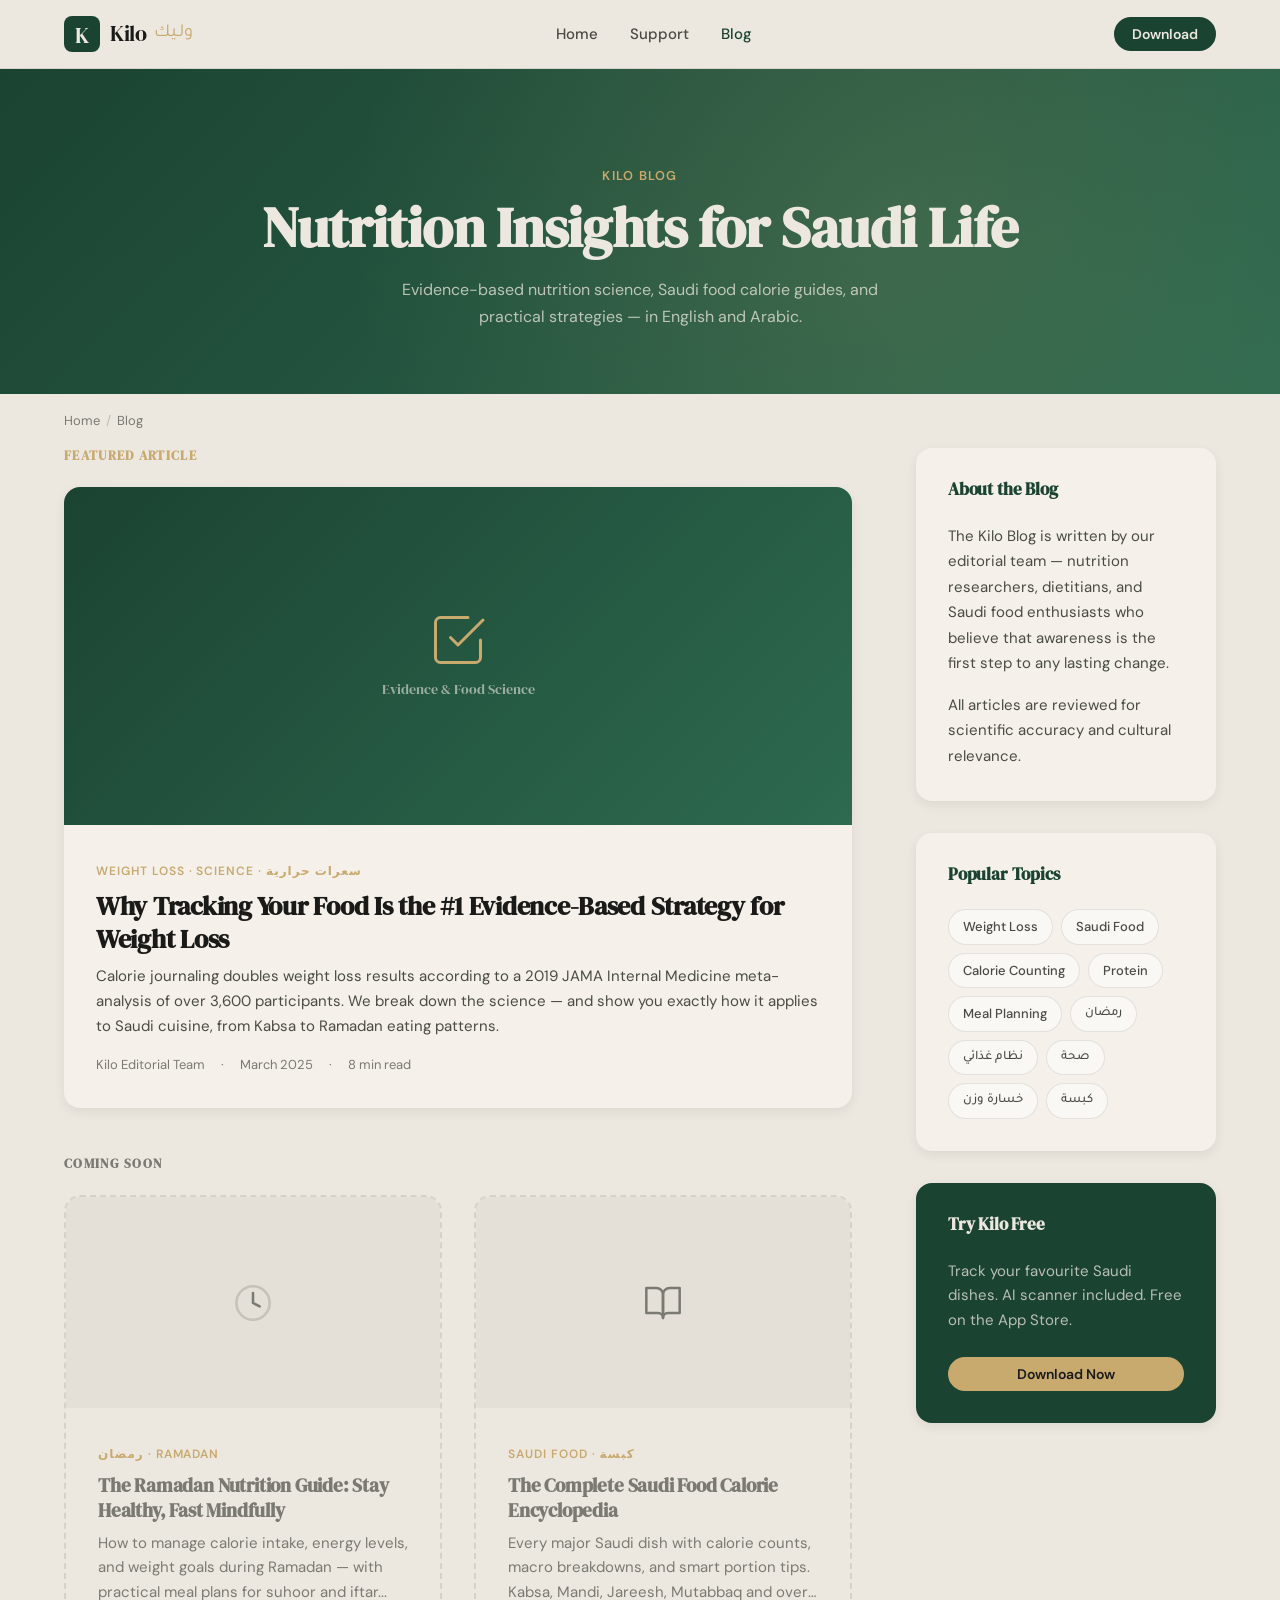
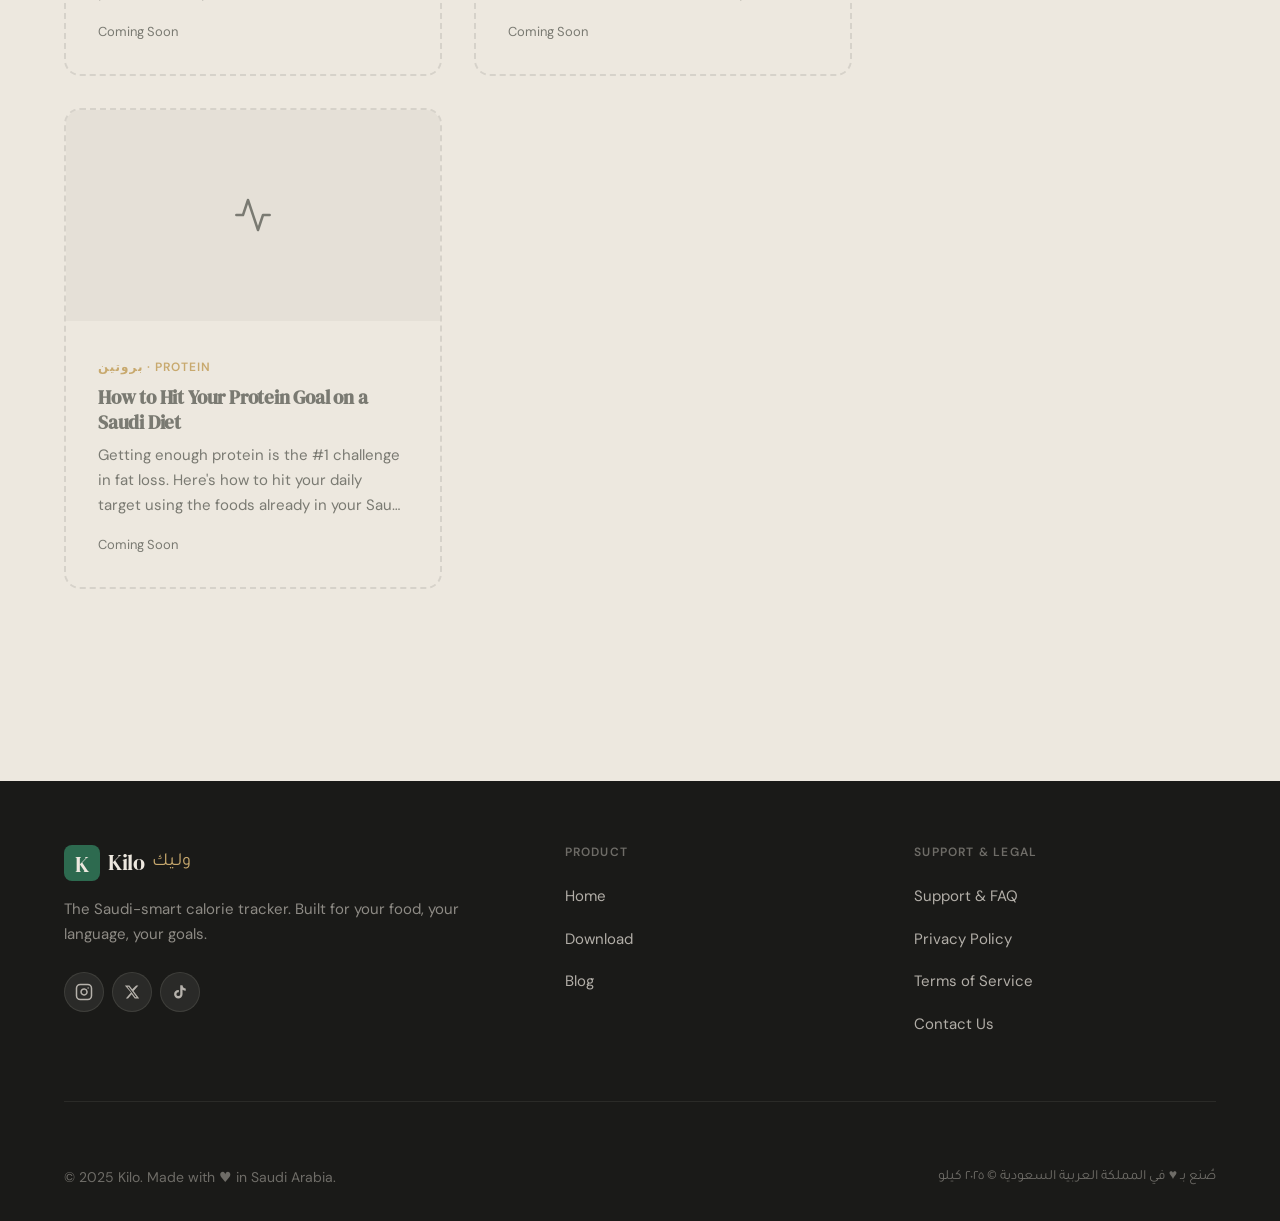
==== blog/index.html @ ad7eeaf1 "claude cooked" ====
<!DOCTYPE html>
<html lang="en">
<head>
  <meta charset="UTF-8">
  <meta name="viewport" content="width=device-width, initial-scale=1.0">

  <!-- Primary SEO -->
  <title>Kilo Blog — Nutrition Insights for Saudi Life</title>
  <meta name="description" content="Science-backed nutrition advice, calorie guides for Saudi food, and weight loss strategies tailored for life in Saudi Arabia. By the Kilo team — in English and Arabic.">
  <meta name="description" lang="ar" content="نصائح تغذية مدعومة علمياً، أدلة سعرات الطعام السعودي، واستراتيجيات خسارة الوزن مصممة للحياة في المملكة العربية السعودية. من فريق كيلو — بالإنجليزية والعربية.">
  <meta name="keywords" content="Saudi nutrition blog, calorie guide Saudi food, weight loss Saudi Arabia, كبسة سعرات حرارية, مدونة تغذية سعودية, نظام غذائي صحي, رمضان دايت, خسارة وزن السعودية">
  <meta name="robots" content="index, follow">
  <meta name="author" content="Kilo Editorial Team">

  <!-- Geo -->
  <meta name="geo.region" content="SA">
  <meta name="geo.placename" content="Saudi Arabia">

  <!-- Open Graph -->
  <meta property="og:type" content="website">
  <meta property="og:site_name" content="Kilo — ولـيك">
  <meta property="og:title" content="Kilo Blog — Nutrition Insights for Saudi Life">
  <meta property="og:description" content="Science-backed nutrition advice and calorie guides tailored for Saudi Arabia. Weight loss, Saudi cuisine, Ramadan nutrition and more.">
  <meta property="og:url" content="https://kiloapp.sa/blog/">
  <meta property="og:image" content="https://kiloapp.sa/og-image.jpg">
  <meta property="og:locale" content="en_US">
  <meta property="og:locale:alternate" content="ar_SA">

  <!-- Twitter Card -->
  <meta name="twitter:card" content="summary_large_image">
  <meta name="twitter:title" content="Kilo Blog — Nutrition Insights for Saudi Life">
  <meta name="twitter:description" content="Science-backed nutrition advice for Saudi Arabia. Calorie guides, weight loss strategies, and more.">
  <meta name="twitter:image" content="https://kiloapp.sa/og-image.jpg">

  <!-- Canonical + hreflang -->
  <link rel="canonical" href="https://kiloapp.sa/blog/">
  <link rel="alternate" hreflang="en" href="https://kiloapp.sa/blog/">
  <link rel="alternate" hreflang="ar" href="https://kiloapp.sa/ar/blog/">
  <link rel="alternate" hreflang="x-default" href="https://kiloapp.sa/blog/">

  <!-- Fonts -->
  <link rel="preconnect" href="https://fonts.googleapis.com">
  <link rel="preconnect" href="https://fonts.gstatic.com" crossorigin>
  <link href="https://fonts.googleapis.com/css2?family=DM+Serif+Display:ital@0;1&family=DM+Sans:ital,opsz,wght@0,9..40,300;0,9..40,400;0,9..40,500;0,9..40,600;0,9..40,700;1,9..40,400&family=Tajawal:wght@300;400;500;700&display=swap" rel="stylesheet">

  <link rel="stylesheet" href="../styles.css">

  <!-- Critical CSS -->
  <style>
    :root{--color-bg:#EDE8DF;--color-primary:#1B4332;--color-accent:#C8A96E;--color-text:#1A1A18}
    body{background-color:#EDE8DF;color:#1A1A18;font-family:'DM Sans',system-ui,sans-serif;margin:0}
    .nav{position:sticky;top:0;z-index:100;background-color:rgba(237,232,223,.92);border-bottom:1px solid rgba(26,26,24,.1);padding:1rem 0;backdrop-filter:blur(16px);-webkit-backdrop-filter:blur(16px)}
    .container{width:100%;max-width:1200px;margin:0 auto;padding:0 1.5rem}
  </style>

  <!-- JSON-LD: Organization -->
  <script type="application/ld+json">
  {
    "@context": "https://schema.org",
    "@type": "Organization",
    "name": "Kilo",
    "alternateName": "ولـيك",
    "url": "https://kiloapp.sa",
    "description": "Saudi-market calorie tracking iOS app",
    "foundingLocation": { "@type": "Place", "addressCountry": "SA", "name": "Saudi Arabia" }
  }
  </script>

  <!-- JSON-LD: BreadcrumbList -->
  <script type="application/ld+json">
  {
    "@context": "https://schema.org",
    "@type": "BreadcrumbList",
    "itemListElement": [
      {
        "@type": "ListItem",
        "position": 1,
        "name": "Home",
        "item": "https://kiloapp.sa/"
      },
      {
        "@type": "ListItem",
        "position": 2,
        "name": "Blog",
        "item": "https://kiloapp.sa/blog/"
      }
    ]
  }
  </script>

  <!-- JSON-LD: Blog -->
  <script type="application/ld+json">
  {
    "@context": "https://schema.org",
    "@type": "Blog",
    "name": "Kilo Blog",
    "description": "Nutrition insights, calorie guides, and weight loss strategies for life in Saudi Arabia",
    "url": "https://kiloapp.sa/blog/",
    "inLanguage": ["en", "ar"],
    "publisher": {
      "@type": "Organization",
      "name": "Kilo",
      "url": "https://kiloapp.sa"
    },
    "blogPost": [
      {
        "@type": "BlogPosting",
        "headline": "Why Tracking Your Food Is the #1 Evidence-Based Strategy for Weight Loss",
        "url": "https://kiloapp.sa/blog/food-tracking-weight-loss",
        "datePublished": "2025-03-01",
        "author": { "@type": "Organization", "name": "Kilo Editorial Team" },
        "keywords": ["calorie tracking", "weight loss", "Saudi food", "food journaling"]
      }
    ]
  }
  </script>
</head>
<body>

  <!-- ===================== NAVIGATION ===================== -->
  <nav class="nav" role="navigation" aria-label="Main navigation">
    <div class="container">
      <div class="nav__inner">

        <a href="/" class="nav__logo" aria-label="Kilo — Home">
          <span class="app-icon app-icon--sm">
            <svg viewBox="0 0 36 36" xmlns="http://www.w3.org/2000/svg" aria-hidden="true">
              <rect width="36" height="36" rx="8" fill="#1B4332"/>
              <text x="18" y="27" font-family="'DM Serif Display',Georgia,serif" font-size="22" fill="#EDE8DF" text-anchor="middle">K</text>
            </svg>
          </span>
          <span class="wordmark">
            <span class="wordmark__en">Kilo</span>
            <span class="wordmark__ar">ولـيك</span>
          </span>
        </a>

        <ul class="nav__links">
          <li><a href="/">Home</a></li>
          <li><a href="../support.html">Support</a></li>
          <li><a href="../blog/" class="active" aria-current="page">Blog</a></li>
        </ul>

        <a href="#app-store-link" class="btn btn--primary btn--sm nav__cta">Download</a>

        <button class="nav__hamburger" id="hamburger-btn" aria-label="Toggle navigation menu" aria-expanded="false" aria-controls="mobile-menu">
          <span aria-hidden="true"></span>
          <span aria-hidden="true"></span>
          <span aria-hidden="true"></span>
        </button>

      </div>

      <div class="nav__mobile-menu" id="mobile-menu" aria-hidden="true">
        <a href="/">Home</a>
        <a href="../support.html">Support</a>
        <a href="../blog/" class="active" aria-current="page">Blog</a>
        <a href="#app-store-link" class="btn btn--primary">Download on the App Store</a>
      </div>
    </div>
  </nav>

  <main>

    <!-- ===================== BLOG HEADER ===================== -->
    <div class="blog-index-header">
      <div class="container">
        <p style="font-size:0.8rem;font-weight:600;letter-spacing:.1em;text-transform:uppercase;color:var(--color-accent);margin-bottom:var(--space-sm);">Kilo Blog</p>
        <h1>Nutrition Insights for Saudi Life</h1>
        <p style="max-width:520px;margin:var(--space-md) auto 0;">Evidence-based nutrition science, Saudi food calorie guides, and practical strategies — in English and Arabic.</p>
      </div>
    </div>

    <!-- Breadcrumb -->
    <div class="container">
      <nav class="breadcrumb" aria-label="Breadcrumb">
        <a href="/">Home</a>
        <span class="breadcrumb__sep" aria-hidden="true">/</span>
        <span aria-current="page">Blog</span>
      </nav>
    </div>

    <!-- ===================== BLOG CONTENT ===================== -->
    <section class="section section--flush" aria-label="Blog articles">
      <div class="container">
        <div class="blog-main-layout">

          <!-- Main content -->
          <div>

            <!-- Featured article -->
            <h2 style="font-size:0.8125rem;font-weight:600;letter-spacing:.1em;text-transform:uppercase;color:var(--color-accent);margin-bottom:var(--space-lg);">Featured Article</h2>

            <a href="food-tracking-weight-loss.html" class="blog-card blog-card--featured mb-2xl" aria-label="Read: Why Tracking Your Food Is the #1 Evidence-Based Strategy for Weight Loss">
              <div class="blog-card__image">
                <div class="blog-card__image-inner" aria-hidden="true">
                  <svg width="60" height="60" viewBox="0 0 24 24" fill="none" stroke="currentColor" stroke-width="1.2" stroke-linecap="round" stroke-linejoin="round">
                    <path d="M9 11l3 3L22 4"/><path d="M21 12v7a2 2 0 0 1-2 2H5a2 2 0 0 1-2-2V5a2 2 0 0 1 2-2h11"/>
                  </svg>
                  <span style="color:rgba(237,232,223,0.6);font-size:0.875rem;font-family:'DM Serif Display',serif;">Evidence &amp; Food Science</span>
                </div>
              </div>
              <div class="blog-card__body">
                <span class="blog-card__tag">Weight Loss · Science · سعرات حرارية</span>
                <h2 class="blog-card__title">Why Tracking Your Food Is the #1 Evidence-Based Strategy for Weight Loss</h2>
                <p class="blog-card__excerpt">Calorie journaling doubles weight loss results according to a 2019 JAMA Internal Medicine meta-analysis of over 3,600 participants. We break down the science — and show you exactly how it applies to Saudi cuisine, from Kabsa to Ramadan eating patterns.</p>
                <div class="blog-card__meta">
                  <span>Kilo Editorial Team</span>
                  <span>&middot;</span>
                  <span>March 2025</span>
                  <span>&middot;</span>
                  <span>8 min read</span>
                </div>
              </div>
            </a>

            <!-- Coming soon grid -->
            <h2 style="font-size:0.8125rem;font-weight:600;letter-spacing:.1em;text-transform:uppercase;color:var(--color-text-muted);margin-bottom:var(--space-lg);">Coming Soon</h2>

            <div class="grid-3" style="grid-template-columns: repeat(auto-fill, minmax(260px, 1fr));">

              <a href="#" class="blog-card blog-card--ghost" aria-label="Coming soon: Ramadan Nutrition Guide">
                <div class="blog-card__image">
                  <div class="blog-card__image-inner" aria-hidden="true">
                    <svg width="40" height="40" viewBox="0 0 24 24" fill="none" stroke="currentColor" stroke-width="1.5" stroke-linecap="round" stroke-linejoin="round">
                      <path d="M12 2C6.48 2 2 6.48 2 12s4.48 10 10 10 10-4.48 10-10S17.52 2 12 2z" opacity=".3"/>
                      <path d="M12 6v6l4 2"/>
                    </svg>
                  </div>
                </div>
                <div class="blog-card__body">
                  <span class="blog-card__tag">رمضان · Ramadan</span>
                  <h3 class="blog-card__title">The Ramadan Nutrition Guide: Stay Healthy, Fast Mindfully</h3>
                  <p class="blog-card__excerpt">How to manage calorie intake, energy levels, and weight goals during Ramadan — with practical meal plans for suhoor and iftar...</p>
                  <div class="blog-card__meta"><span>Coming Soon</span></div>
                </div>
              </a>

              <a href="#" class="blog-card blog-card--ghost" aria-label="Coming soon: Saudi Food Calorie Encyclopedia">
                <div class="blog-card__image">
                  <div class="blog-card__image-inner" aria-hidden="true">
                    <svg width="40" height="40" viewBox="0 0 24 24" fill="none" stroke="currentColor" stroke-width="1.5" stroke-linecap="round" stroke-linejoin="round">
                      <path d="M2 3h6a4 4 0 0 1 4 4v14a3 3 0 0 0-3-3H2z"/><path d="M22 3h-6a4 4 0 0 0-4 4v14a3 3 0 0 1 3-3h7z"/>
                    </svg>
                  </div>
                </div>
                <div class="blog-card__body">
                  <span class="blog-card__tag">Saudi Food · كبسة</span>
                  <h3 class="blog-card__title">The Complete Saudi Food Calorie Encyclopedia</h3>
                  <p class="blog-card__excerpt">Every major Saudi dish with calorie counts, macro breakdowns, and smart portion tips. Kabsa, Mandi, Jareesh, Mutabbaq and over 80 more dishes...</p>
                  <div class="blog-card__meta"><span>Coming Soon</span></div>
                </div>
              </a>

              <a href="#" class="blog-card blog-card--ghost" aria-label="Coming soon: Protein on a Saudi Diet">
                <div class="blog-card__image">
                  <div class="blog-card__image-inner" aria-hidden="true">
                    <svg width="40" height="40" viewBox="0 0 24 24" fill="none" stroke="currentColor" stroke-width="1.5" stroke-linecap="round" stroke-linejoin="round">
                      <polyline points="22 12 18 12 15 21 9 3 6 12 2 12"/>
                    </svg>
                  </div>
                </div>
                <div class="blog-card__body">
                  <span class="blog-card__tag">بروتين · Protein</span>
                  <h3 class="blog-card__title">How to Hit Your Protein Goal on a Saudi Diet</h3>
                  <p class="blog-card__excerpt">Getting enough protein is the #1 challenge in fat loss. Here's how to hit your daily target using the foods already in your Saudi kitchen...</p>
                  <div class="blog-card__meta"><span>Coming Soon</span></div>
                </div>
              </a>

            </div>
          </div>

          <!-- Sidebar -->
          <aside aria-label="Blog sidebar">

            <div class="sidebar__widget sidebar__about">
              <h3>About the Blog</h3>
              <p>The Kilo Blog is written by our editorial team — nutrition researchers, dietitians, and Saudi food enthusiasts who believe that awareness is the first step to any lasting change.</p>
              <p>All articles are reviewed for scientific accuracy and cultural relevance.</p>
            </div>

            <div class="sidebar__widget">
              <h3>Popular Topics</h3>
              <div class="tag-cloud" role="list">
                <a href="#" class="tag" role="listitem">Weight Loss</a>
                <a href="#" class="tag" role="listitem">Saudi Food</a>
                <a href="#" class="tag" role="listitem">Calorie Counting</a>
                <a href="#" class="tag" role="listitem">Protein</a>
                <a href="#" class="tag" role="listitem">Meal Planning</a>
                <a href="#" class="tag tag--ar" lang="ar" role="listitem">رمضان</a>
                <a href="#" class="tag tag--ar" lang="ar" role="listitem">نظام غذائي</a>
                <a href="#" class="tag tag--ar" lang="ar" role="listitem">صحة</a>
                <a href="#" class="tag tag--ar" lang="ar" role="listitem">خسارة وزن</a>
                <a href="#" class="tag tag--ar" lang="ar" role="listitem">كبسة</a>
              </div>
            </div>

            <div class="sidebar__widget" style="background:var(--color-primary);border-radius:var(--radius-card);padding:var(--space-xl);">
              <h3 style="color:var(--color-bg);">Try Kilo Free</h3>
              <p style="font-size:0.9375rem;color:rgba(237,232,223,0.75);margin-bottom:var(--space-lg);">Track your favourite Saudi dishes. AI scanner included. Free on the App Store.</p>
              <a href="#app-store-link" class="btn btn--accent btn--sm" style="width:100%;justify-content:center;">Download Now</a>
            </div>

          </aside>

        </div>
      </div>
    </section>

  </main>

  <!-- ===================== FOOTER ===================== -->
  <footer class="footer" role="contentinfo">
    <div class="container">
      <div class="footer__top">

        <div class="footer__brand">
          <div class="wordmark mb-md">
            <span class="app-icon app-icon--sm" aria-hidden="true">
              <svg viewBox="0 0 36 36" xmlns="http://www.w3.org/2000/svg">
                <rect width="36" height="36" rx="8" fill="#2D6A4F"/>
                <text x="18" y="27" font-family="'DM Serif Display',Georgia,serif" font-size="22" fill="#EDE8DF" text-anchor="middle">K</text>
              </svg>
            </span>
            <span class="wordmark__en">Kilo</span>
            <span class="wordmark__ar">ولـيك</span>
          </div>
          <p>The Saudi-smart calorie tracker. Built for your food, your language, your goals.</p>
          <div class="footer__social" aria-label="Social media links">
            <a href="#" class="social-icon" aria-label="Kilo on Instagram">
              <svg width="18" height="18" viewBox="0 0 24 24" fill="none" stroke="currentColor" stroke-width="2" stroke-linecap="round" stroke-linejoin="round" aria-hidden="true">
                <rect x="2" y="2" width="20" height="20" rx="5" ry="5"/><path d="M16 11.37A4 4 0 1 1 12.63 8 4 4 0 0 1 16 11.37z"/><line x1="17.5" y1="6.5" x2="17.51" y2="6.5"/>
              </svg>
            </a>
            <a href="#" class="social-icon" aria-label="Kilo on X / Twitter">
              <svg width="16" height="16" viewBox="0 0 24 24" fill="currentColor" aria-hidden="true">
                <path d="M18.244 2.25h3.308l-7.227 8.26 8.502 11.24H16.17l-4.714-6.231-5.401 6.231H2.746l7.73-8.835L1.254 2.25H8.08l4.259 5.63zm-1.161 17.52h1.833L7.084 4.126H5.117z"/>
              </svg>
            </a>
            <a href="#" class="social-icon" aria-label="Kilo on TikTok">
              <svg width="16" height="18" viewBox="0 0 24 24" fill="currentColor" aria-hidden="true">
                <path d="M19.59 6.69a4.83 4.83 0 0 1-3.77-4.25V2h-3.45v13.67a2.89 2.89 0 0 1-2.88 2.5 2.89 2.89 0 0 1-2.89-2.89 2.89 2.89 0 0 1 2.89-2.89c.28 0 .54.04.79.1V9.01a6.3 6.3 0 0 0-.79-.05 6.34 6.34 0 0 0-6.34 6.34 6.34 6.34 0 0 0 6.34 6.34 6.34 6.34 0 0 0 6.33-6.34V8.69a8.18 8.18 0 0 0 4.78 1.52V6.69a4.85 4.85 0 0 1-1.01 0z"/>
              </svg>
            </a>
          </div>
        </div>

        <nav class="footer__nav" aria-label="Footer navigation">
          <h4>Product</h4>
          <ul>
            <li><a href="/">Home</a></li>
            <li><a href="#app-store-link">Download</a></li>
            <li><a href="../blog/">Blog</a></li>
          </ul>
        </nav>

        <nav class="footer__nav" aria-label="Footer legal navigation">
          <h4>Support &amp; Legal</h4>
          <ul>
            <li><a href="../support.html">Support &amp; FAQ</a></li>
            <li><a href="../privacy.html">Privacy Policy</a></li>
            <li><a href="#">Terms of Service</a></li>
            <li><a href="mailto:support@kiloapp.sa">Contact Us</a></li>
          </ul>
        </nav>

      </div>
      <div class="footer__bottom">
        <span>&copy; 2025 Kilo. Made with &#9829; in Saudi Arabia.</span>
        <span class="footer__bottom-ar" lang="ar">صُنع بـ &#9829; في المملكة العربية السعودية &copy; ٢٠٢٥ كيلو</span>
      </div>
    </div>
  </footer>

  <script>
    (function () {
      var btn = document.getElementById('hamburger-btn');
      var menu = document.getElementById('mobile-menu');
      if (!btn || !menu) return;
      btn.addEventListener('click', function () {
        var open = menu.classList.toggle('is-open');
        btn.setAttribute('aria-expanded', open);
        menu.setAttribute('aria-hidden', !open);
      });
      menu.querySelectorAll('a').forEach(function (link) {
        link.addEventListener('click', function () {
          menu.classList.remove('is-open');
          btn.setAttribute('aria-expanded', 'false');
          menu.setAttribute('aria-hidden', 'true');
        });
      });
      document.addEventListener('click', function (e) {
        if (!btn.contains(e.target) && !menu.contains(e.target)) {
          menu.classList.remove('is-open');
          btn.setAttribute('aria-expanded', 'false');
          menu.setAttribute('aria-hidden', 'true');
        }
      });
    })();
  </script>
</body>
</html>
---- styles.css ----
/* ============================================================
   KILO (ولـيك) — Shared Design System
   Version 1.0 · Mobile-first · RTL-ready · Dark-mode aware
   ============================================================ */

/* Google Fonts — loaded via <link> in HTML for performance */

/* ============================================================
   CUSTOM PROPERTIES (Design Tokens)
   ============================================================ */
:root {
  /* Brand Colors */
  --color-bg:            #EDE8DF; /* kiloWarmBeige */
  --color-bg-card:       #F5F1EA;
  --color-bg-elevated:   #FAF8F4;
  --color-primary:       #1B4332; /* kiloDeepGreen */
  --color-primary-dark:  #143326;
  --color-primary-light: #2D6A4F;
  --color-accent:        #C8A96E; /* kiloSandGold */
  --color-accent-light:  #D4BB82;
  --color-text:          #1A1A18; /* kiloCharcoal */
  --color-text-secondary:#4A4A45;
  --color-text-muted:    #7A7A72;
  --color-border:        rgba(26,26,24,0.10);
  --color-overlay:       rgba(26,26,24,0.04);

  /* Typography */
  --font-heading: 'DM Serif Display', Georgia, 'Times New Roman', serif;
  --font-body:    'DM Sans', -apple-system, BlinkMacSystemFont, 'Segoe UI', sans-serif;
  --font-arabic:  'Tajawal', 'Arial Unicode MS', Tahoma, sans-serif;

  /* Spacing scale */
  --space-xs:  0.25rem;
  --space-sm:  0.5rem;
  --space-md:  1rem;
  --space-lg:  1.5rem;
  --space-xl:  2rem;
  --space-2xl: 3rem;
  --space-3xl: 4rem;
  --space-4xl: 6rem;

  /* Layout */
  --max-width:      1200px;
  --max-width-text: 740px;
  --max-width-article: 760px;

  /* Radii */
  --radius-sm:   8px;
  --radius-md:   12px;
  --radius-card: 16px;
  --radius-lg:   24px;
  --radius-full: 9999px;

  /* Shadows */
  --shadow-card: 0 4px 12px rgba(0,0,0,0.07);
  --shadow-md:   0 8px 24px rgba(0,0,0,0.10);
  --shadow-lg:   0 16px 48px rgba(0,0,0,0.14);

  /* Transitions */
  --t-fast: 150ms ease;
  --t-base: 250ms ease;
  --t-slow: 400ms ease;
}

/* ============================================================
   DARK MODE  — darken the beige, never invert
   ============================================================ */
@media (prefers-color-scheme: dark) {
  :root {
    --color-bg:            #1E1C17;
    --color-bg-card:       #252319;
    --color-bg-elevated:   #2C2A1F;
    --color-primary:       #2D6A4F;
    --color-primary-dark:  #1B4332;
    --color-primary-light: #40916C;
    --color-accent:        #C8A96E;
    --color-accent-light:  #D4BB82;
    --color-text:          #F0EBE0;
    --color-text-secondary:#C0BAA8;
    --color-text-muted:    #908A78;
    --color-border:        rgba(240,235,224,0.10);
    --color-overlay:       rgba(240,235,224,0.04);
  }
}

/* ============================================================
   BASE RESET
   ============================================================ */
*, *::before, *::after { box-sizing: border-box; margin: 0; padding: 0; }

html {
  font-size: 16px;
  scroll-behavior: smooth;
  -webkit-text-size-adjust: 100%;
  text-size-adjust: 100%;
}

body {
  background-color: var(--color-bg);
  color: var(--color-text);
  font-family: var(--font-body);
  font-size: 1rem;
  line-height: 1.65;
  -webkit-font-smoothing: antialiased;
  -moz-osx-font-smoothing: grayscale;
}

img, video, svg { max-width: 100%; height: auto; display: block; }
a { color: var(--color-primary); text-decoration: none; transition: opacity var(--t-fast); }
a:hover { opacity: 0.78; }
ul, ol { list-style: none; }

/* ============================================================
   TYPOGRAPHY
   ============================================================ */
h1, h2, h3, h4, h5, h6 {
  font-family: var(--font-heading);
  line-height: 1.2;
  color: var(--color-text);
  letter-spacing: -0.01em;
}

h1 { font-size: clamp(2rem, 5vw, 3.5rem); }
h2 { font-size: clamp(1.5rem, 3.5vw, 2.5rem); }
h3 { font-size: clamp(1.2rem, 2.5vw, 1.75rem); }
h4 { font-size: 1.2rem; }

p { margin-bottom: var(--space-md); }
p:last-child { margin-bottom: 0; }

.text-arabic {
  font-family: var(--font-arabic);
  direction: rtl;
  text-align: right;
}

.text-muted     { color: var(--color-text-muted); }
.text-secondary { color: var(--color-text-secondary); }
.text-accent    { color: var(--color-accent); }
.text-primary   { color: var(--color-primary); }

/* ============================================================
   LAYOUT
   ============================================================ */
.container {
  width: 100%;
  max-width: var(--max-width);
  margin: 0 auto;
  padding: 0 var(--space-lg);
}

.container--narrow {
  max-width: var(--max-width-text);
  margin: 0 auto;
}

.container--article {
  max-width: var(--max-width-article);
  margin: 0 auto;
  padding: 0 var(--space-lg);
}

.section        { padding: var(--space-4xl) 0; }
.section--sm    { padding: var(--space-2xl) 0; }
.section--flush { padding-top: 0; }

.grid-2 {
  display: grid;
  grid-template-columns: 1fr;
  gap: var(--space-xl);
}

.grid-3 {
  display: grid;
  grid-template-columns: 1fr;
  gap: var(--space-xl);
}

@media (min-width: 640px) {
  .grid-2 { grid-template-columns: 1fr 1fr; }
  .grid-3 { grid-template-columns: repeat(2, 1fr); }
}

@media (min-width: 1024px) {
  .grid-3 { grid-template-columns: repeat(3, 1fr); }
}

/* ============================================================
   APP ICON — K lettermark on kiloDeepGreen
   ============================================================ */
.app-icon {
  display: inline-flex;
  align-items: center;
  justify-content: center;
  flex-shrink: 0;
}

.app-icon--sm   { width: 36px;  height: 36px; }
.app-icon--md   { width: 52px;  height: 52px; }
.app-icon--lg   { width: 80px;  height: 80px; }
.app-icon--hero { width: 120px; height: 120px; }

/* ============================================================
   WORDMARK
   ============================================================ */
.wordmark {
  display: flex;
  align-items: center;
  gap: var(--space-sm);
}

.wordmark__en {
  font-family: var(--font-heading);
  font-size: 1.4rem;
  color: var(--color-text);
  letter-spacing: -0.02em;
  line-height: 1;
}

.wordmark__ar {
  font-family: var(--font-arabic);
  font-size: 1.15rem;
  color: var(--color-accent);
  line-height: 1;
  letter-spacing: 0;
}

/* ============================================================
   NAVIGATION
   ============================================================ */
.nav {
  position: sticky;
  top: 0;
  z-index: 100;
  background-color: rgba(237,232,223,0.92);
  border-bottom: 1px solid var(--color-border);
  padding: var(--space-md) 0;
  backdrop-filter: blur(16px) saturate(1.4);
  -webkit-backdrop-filter: blur(16px) saturate(1.4);
}

@media (prefers-color-scheme: dark) {
  .nav { background-color: rgba(30,28,23,0.92); }
}

.nav__inner {
  display: flex;
  align-items: center;
  justify-content: space-between;
  gap: var(--space-md);
}

.nav__logo {
  display: flex;
  align-items: center;
  gap: 0.625rem;
  text-decoration: none;
}

.nav__links {
  display: none;
  align-items: center;
  gap: var(--space-xl);
  list-style: none;
}

.nav__links a {
  font-size: 0.9375rem;
  font-weight: 500;
  color: var(--color-text-secondary);
  text-decoration: none;
  transition: color var(--t-fast);
}

.nav__links a:hover,
.nav__links a.active {
  color: var(--color-primary);
  opacity: 1;
}

.nav__cta { display: none; }

@media (min-width: 768px) {
  .nav__links { display: flex; }
  .nav__cta   { display: inline-flex; }
}

/* ============================================================
   BUTTONS
   ============================================================ */
.btn {
  display: inline-flex;
  align-items: center;
  justify-content: center;
  gap: 0.5rem;
  padding: 0.75rem 1.5rem;
  border-radius: var(--radius-full);
  font-family: var(--font-body);
  font-size: 0.9375rem;
  font-weight: 600;
  line-height: 1;
  cursor: pointer;
  border: 2px solid transparent;
  text-decoration: none;
  transition: all var(--t-base);
  white-space: nowrap;
  -webkit-tap-highlight-color: transparent;
}

.btn--primary {
  background-color: var(--color-primary);
  color: var(--color-bg);
  border-color: var(--color-primary);
}

.btn--primary:hover {
  background-color: var(--color-primary-dark);
  border-color: var(--color-primary-dark);
  opacity: 1;
  transform: translateY(-1px);
  box-shadow: var(--shadow-md);
}

.btn--ghost {
  background-color: transparent;
  color: var(--color-primary);
  border-color: var(--color-primary);
}

.btn--ghost:hover {
  background-color: var(--color-primary);
  color: var(--color-bg);
  opacity: 1;
  transform: translateY(-1px);
}

.btn--accent {
  background-color: var(--color-accent);
  color: var(--color-text);
  border-color: var(--color-accent);
}

.btn--accent:hover {
  background-color: var(--color-accent-light);
  border-color: var(--color-accent-light);
  opacity: 1;
}

.btn--sm  { padding: 0.5rem 1rem;   font-size: 0.875rem;  }
.btn--lg  { padding: 1rem 2rem;     font-size: 1.0625rem; }

/* ============================================================
   CARDS
   ============================================================ */
.card {
  background-color: var(--color-bg-card);
  border-radius: var(--radius-card);
  box-shadow: var(--shadow-card);
  padding: var(--space-xl);
  transition: transform var(--t-base), box-shadow var(--t-base);
}

.card:hover {
  transform: translateY(-3px);
  box-shadow: var(--shadow-md);
}

.card__icon {
  width: 56px;
  height: 56px;
  border-radius: var(--radius-md);
  background-color: var(--color-primary);
  display: flex;
  align-items: center;
  justify-content: center;
  margin-bottom: var(--space-lg);
  color: var(--color-accent);
  flex-shrink: 0;
}

.card__title {
  font-family: var(--font-heading);
  font-size: 1.2rem;
  margin-bottom: var(--space-sm);
}

.card__title-ar {
  font-family: var(--font-arabic);
  direction: rtl;
  font-size: 0.9rem;
  color: var(--color-accent);
  margin-bottom: var(--space-sm);
}

.card__desc {
  color: var(--color-text-secondary);
  font-size: 0.9375rem;
  margin-bottom: 0;
  line-height: 1.65;
}

/* ============================================================
   HERO
   ============================================================ */
.hero {
  position: relative;
  overflow: hidden;
  padding: var(--space-4xl) 0;
  text-align: center;
}

.hero::before {
  content: '';
  position: absolute;
  top: -20%;
  left: 50%;
  transform: translateX(-50%);
  width: min(700px, 100vw);
  height: min(700px, 100vw);
  background: radial-gradient(circle, rgba(200,169,110,0.14) 0%, transparent 68%);
  pointer-events: none;
  z-index: 0;
}

.hero > * { position: relative; z-index: 1; }

.hero__icon {
  margin: 0 auto var(--space-xl);
}

.hero__title {
  margin-bottom: var(--space-xs);
}

.hero__subtitle-ar {
  font-family: var(--font-arabic);
  font-size: clamp(1.25rem, 3vw, 2rem);
  color: var(--color-accent);
  margin-bottom: var(--space-lg);
  direction: rtl;
}

.hero__desc {
  font-size: clamp(1rem, 2vw, 1.2rem);
  color: var(--color-text-secondary);
  max-width: 580px;
  margin: 0 auto var(--space-2xl);
}

.hero__actions {
  display: flex;
  flex-wrap: wrap;
  gap: var(--space-md);
  justify-content: center;
}

/* ============================================================
   SECTION HEADERS
   ============================================================ */
.section-header {
  text-align: center;
  margin-bottom: var(--space-3xl);
}

.section-header__label {
  display: inline-block;
  font-size: 0.8125rem;
  font-weight: 600;
  letter-spacing: 0.1em;
  text-transform: uppercase;
  color: var(--color-accent);
  margin-bottom: var(--space-sm);
}

.section-header__title { margin-bottom: var(--space-md); }

.section-header__desc {
  font-size: 1.0625rem;
  color: var(--color-text-secondary);
  max-width: 540px;
  margin: 0 auto;
}

/* ============================================================
   HOW IT WORKS — Steps
   ============================================================ */
.steps {
  display: grid;
  grid-template-columns: 1fr;
  gap: var(--space-2xl);
}

@media (min-width: 768px) {
  .steps { grid-template-columns: repeat(3, 1fr); }
}

.step { text-align: center; }

.step__number {
  width: 56px;
  height: 56px;
  border-radius: var(--radius-full);
  background-color: var(--color-primary);
  color: var(--color-bg);
  font-family: var(--font-heading);
  font-size: 1.5rem;
  display: flex;
  align-items: center;
  justify-content: center;
  margin: 0 auto var(--space-lg);
}

.step__title {
  font-family: var(--font-heading);
  font-size: 1.2rem;
  margin-bottom: var(--space-sm);
}

.step__desc {
  color: var(--color-text-secondary);
  font-size: 0.9375rem;
}

/* connector line between steps */
@media (min-width: 768px) {
  .steps {
    position: relative;
  }
  .steps::before {
    content: '';
    position: absolute;
    top: 28px;
    left: calc(16.66% + 28px);
    right: calc(16.66% + 28px);
    height: 2px;
    background: linear-gradient(90deg, var(--color-primary) 0%, var(--color-accent) 50%, var(--color-primary) 100%);
    opacity: 0.3;
  }
}

/* ============================================================
   TESTIMONIALS
   ============================================================ */
.testimonials-grid {
  display: grid;
  grid-template-columns: 1fr;
  gap: var(--space-xl);
}

@media (min-width: 768px) {
  .testimonials-grid { grid-template-columns: repeat(3, 1fr); }
}

.testimonial {
  background-color: var(--color-bg-card);
  border-radius: var(--radius-card);
  box-shadow: var(--shadow-card);
  padding: var(--space-xl);
  transition: transform var(--t-base), box-shadow var(--t-base);
}

.testimonial:hover {
  transform: translateY(-2px);
  box-shadow: var(--shadow-md);
}

.testimonial__stars {
  color: var(--color-accent);
  font-size: 0.9rem;
  margin-bottom: var(--space-md);
  letter-spacing: 0.1em;
}

.testimonial__quote {
  font-size: 0.9375rem;
  color: var(--color-text-secondary);
  margin-bottom: var(--space-lg);
  line-height: 1.75;
  font-style: italic;
}

.testimonial__quote--ar {
  font-family: var(--font-arabic);
  direction: rtl;
  text-align: right;
  font-style: normal;
}

.testimonial__author {
  font-weight: 600;
  font-size: 0.9375rem;
}

.testimonial__author--ar {
  font-family: var(--font-arabic);
  direction: rtl;
  text-align: right;
}

/* ============================================================
   BLOG CARDS
   ============================================================ */
.blog-card {
  background-color: var(--color-bg-card);
  border-radius: var(--radius-card);
  box-shadow: var(--shadow-card);
  overflow: hidden;
  transition: transform var(--t-base), box-shadow var(--t-base);
  text-decoration: none;
  color: var(--color-text);
  display: block;
}

.blog-card:hover {
  transform: translateY(-3px);
  box-shadow: var(--shadow-md);
  opacity: 1;
}

.blog-card__image {
  width: 100%;
  aspect-ratio: 16/9;
  background: linear-gradient(135deg, var(--color-primary) 0%, var(--color-primary-light) 100%);
  display: flex;
  align-items: center;
  justify-content: center;
  color: var(--color-accent);
}

.blog-card__image-inner {
  display: flex;
  flex-direction: column;
  align-items: center;
  gap: var(--space-sm);
}

.blog-card__body { padding: var(--space-xl); }

.blog-card__tag {
  display: inline-block;
  font-size: 0.75rem;
  font-weight: 600;
  letter-spacing: 0.08em;
  text-transform: uppercase;
  color: var(--color-accent);
  margin-bottom: var(--space-sm);
}

.blog-card__title {
  font-family: var(--font-heading);
  font-size: 1.2rem;
  line-height: 1.3;
  margin-bottom: var(--space-sm);
  color: var(--color-text);
}

.blog-card__excerpt {
  font-size: 0.9375rem;
  color: var(--color-text-secondary);
  margin-bottom: var(--space-md);
  display: -webkit-box;
  -webkit-line-clamp: 3;
  -webkit-box-orient: vertical;
  overflow: hidden;
  line-height: 1.65;
}

.blog-card__meta {
  font-size: 0.8125rem;
  color: var(--color-text-muted);
  display: flex;
  gap: var(--space-md);
  flex-wrap: wrap;
}

/* Featured variant */
.blog-card--featured .blog-card__image { aspect-ratio: 21/9; }
.blog-card--featured .blog-card__title { font-size: 1.6rem; }
.blog-card--featured .blog-card__excerpt { -webkit-line-clamp: 4; }

/* Ghost / coming-soon variant */
.blog-card--ghost {
  border: 2px dashed var(--color-border);
  box-shadow: none;
  background-color: transparent;
}

.blog-card--ghost:hover {
  transform: none;
  box-shadow: none;
}

.blog-card--ghost .blog-card__image {
  background: var(--color-overlay);
  color: var(--color-text-muted);
}

.blog-card--ghost .blog-card__title { color: var(--color-text-muted); }
.blog-card--ghost .blog-card__excerpt { color: var(--color-text-muted); }

/* ============================================================
   BLOG LAYOUT (index + article)
   ============================================================ */
.blog-index-header {
  background: linear-gradient(135deg, var(--color-primary) 0%, var(--color-primary-light) 100%);
  padding: var(--space-4xl) 0 var(--space-3xl);
  text-align: center;
  position: relative;
  overflow: hidden;
}

.blog-index-header::before {
  content: '';
  position: absolute;
  inset: 0;
  background: radial-gradient(circle at 70% 50%, rgba(200,169,110,0.15) 0%, transparent 60%);
}

.blog-index-header > * { position: relative; z-index: 1; }

.blog-index-header h1 { color: var(--color-bg); }
.blog-index-header p  { color: rgba(237,232,223,0.75); }

.blog-main-layout {
  display: grid;
  grid-template-columns: 1fr;
  gap: var(--space-3xl);
  align-items: start;
}

@media (min-width: 1024px) {
  .blog-main-layout { grid-template-columns: 1fr 300px; }
}

/* ============================================================
   SIDEBAR
   ============================================================ */
.sidebar__widget {
  background-color: var(--color-bg-card);
  border-radius: var(--radius-card);
  box-shadow: var(--shadow-card);
  padding: var(--space-xl);
  margin-bottom: var(--space-xl);
}

.sidebar__widget h3 {
  font-size: 1.05rem;
  margin-bottom: var(--space-lg);
  color: var(--color-primary);
}

.sidebar__about p {
  font-size: 0.9375rem;
  color: var(--color-text-secondary);
  line-height: 1.7;
}

.sidebar__about p:last-child { margin-bottom: 0; }

.tag-cloud {
  display: flex;
  flex-wrap: wrap;
  gap: var(--space-sm);
}

.tag {
  display: inline-block;
  padding: 0.375rem 0.875rem;
  background-color: var(--color-bg-elevated);
  border-radius: var(--radius-full);
  font-size: 0.8125rem;
  font-weight: 500;
  color: var(--color-text-secondary);
  text-decoration: none;
  transition: all var(--t-fast);
  cursor: pointer;
  border: 1px solid var(--color-border);
}

.tag:hover {
  background-color: var(--color-primary);
  color: var(--color-bg);
  border-color: var(--color-primary);
  opacity: 1;
}

.tag--ar {
  font-family: var(--font-arabic);
  direction: rtl;
}

/* ============================================================
   BREADCRUMB
   ============================================================ */
.breadcrumb {
  display: flex;
  align-items: center;
  flex-wrap: wrap;
  gap: 0.375rem;
  font-size: 0.8125rem;
  color: var(--color-text-muted);
  padding: var(--space-md) 0;
}

.breadcrumb a { color: var(--color-text-muted); }
.breadcrumb a:hover { color: var(--color-primary); opacity: 1; }
.breadcrumb__sep { opacity: 0.4; }

/* ============================================================
   ARTICLE
   ============================================================ */
.article-hero {
  width: 100%;
  border-radius: var(--radius-card);
  overflow: hidden;
  margin-bottom: var(--space-2xl);
}

.article-hero__visual {
  width: 100%;
  aspect-ratio: 16/7;
  background: linear-gradient(135deg, var(--color-primary) 0%, var(--color-primary-light) 100%);
  display: flex;
  align-items: center;
  justify-content: center;
  gap: var(--space-xl);
  flex-wrap: wrap;
  padding: var(--space-2xl) var(--space-xl);
  position: relative;
  overflow: hidden;
}

.article-hero__visual::before {
  content: '';
  position: absolute;
  inset: 0;
  background: radial-gradient(circle at 30% 50%, rgba(200,169,110,0.18) 0%, transparent 60%);
}

.article-hero__visual > * { position: relative; z-index: 1; }

.article-hero__icon-group {
  display: flex;
  align-items: center;
  gap: var(--space-lg);
  flex-wrap: wrap;
  justify-content: center;
}

.article-icon-badge {
  display: flex;
  flex-direction: column;
  align-items: center;
  gap: var(--space-xs);
}

.article-icon-badge__circle {
  width: 64px;
  height: 64px;
  border-radius: var(--radius-full);
  background-color: rgba(200,169,110,0.20);
  border: 2px solid rgba(200,169,110,0.5);
  display: flex;
  align-items: center;
  justify-content: center;
  color: var(--color-accent);
}

.article-icon-badge__label {
  font-family: var(--font-arabic);
  font-size: 0.75rem;
  color: rgba(237,232,223,0.7);
  text-align: center;
}

.article-hero figcaption {
  padding: var(--space-md) var(--space-lg);
  background-color: var(--color-bg-card);
  font-size: 0.8125rem;
  color: var(--color-text-muted);
  text-align: center;
  font-style: italic;
}

.article-header {
  margin-bottom: var(--space-2xl);
}

.article-header__tag {
  display: inline-block;
  font-size: 0.8125rem;
  font-weight: 600;
  letter-spacing: 0.08em;
  text-transform: uppercase;
  color: var(--color-accent);
  margin-bottom: var(--space-md);
}

.article-header__title { margin-bottom: var(--space-md); }

.article-header__title-ar {
  font-family: var(--font-arabic);
  direction: rtl;
  font-size: clamp(1.1rem, 2.5vw, 1.6rem);
  color: var(--color-text-secondary);
  margin-bottom: var(--space-lg);
  line-height: 1.5;
}

.article-meta {
  display: flex;
  flex-wrap: wrap;
  gap: var(--space-md);
  font-size: 0.875rem;
  color: var(--color-text-muted);
  align-items: center;
  padding-bottom: var(--space-xl);
  border-bottom: 1px solid var(--color-border);
  margin-bottom: var(--space-2xl);
}

.article-meta__dot {
  width: 3px;
  height: 3px;
  border-radius: 50%;
  background-color: var(--color-text-muted);
  display: inline-block;
}

.article-body {
  font-size: 1.0625rem;
  line-height: 1.82;
}

.article-body h2 {
  margin-top: var(--space-3xl);
  margin-bottom: var(--space-lg);
  padding-top: var(--space-md);
  border-top: 2px solid var(--color-border);
}

.article-body h3 {
  margin-top: var(--space-2xl);
  margin-bottom: var(--space-md);
}

.article-body p { margin-bottom: var(--space-lg); }

.article-body ul,
.article-body ol {
  margin-bottom: var(--space-lg);
  padding-left: var(--space-xl);
}

.article-body ul { list-style: disc; }
.article-body ol { list-style: decimal; }
.article-body li { margin-bottom: var(--space-sm); }

.article-body strong { color: var(--color-text); }

.article-body figure {
  margin: var(--space-2xl) 0;
  border-radius: var(--radius-card);
  overflow: hidden;
}

/* Pull quote */
.pull-quote {
  border-left: 4px solid var(--color-accent);
  padding: var(--space-lg) var(--space-xl);
  margin: var(--space-2xl) 0;
  background-color: var(--color-bg-card);
  border-radius: 0 var(--radius-md) var(--radius-md) 0;
  box-shadow: var(--shadow-card);
}

.pull-quote p {
  font-family: var(--font-heading);
  font-size: clamp(1.05rem, 2vw, 1.35rem);
  color: var(--color-accent);
  margin-bottom: 0;
  line-height: 1.55;
}

.pull-quote cite {
  display: block;
  margin-top: var(--space-sm);
  font-size: 0.8125rem;
  color: var(--color-text-muted);
  font-style: normal;
}

/* Arabic paragraph block */
.arabic-para {
  font-family: var(--font-arabic);
  direction: rtl;
  text-align: right;
  background-color: var(--color-bg-elevated);
  border-radius: var(--radius-md);
  padding: var(--space-lg);
  margin: var(--space-md) 0 var(--space-xl);
  border-right: 3px solid var(--color-accent);
  font-size: 1rem;
  line-height: 2;
  color: var(--color-text-secondary);
}

/* ============================================================
   SAUDI FOOD TABLE
   ============================================================ */
.food-table-wrap {
  margin: var(--space-2xl) 0;
  border-radius: var(--radius-card);
  overflow: hidden;
  box-shadow: var(--shadow-md);
}

.food-table-header {
  background-color: var(--color-primary);
  color: var(--color-bg);
  padding: var(--space-lg) var(--space-xl);
  display: flex;
  justify-content: space-between;
  align-items: center;
  gap: var(--space-md);
  flex-wrap: wrap;
}

.food-table-header h3 {
  color: var(--color-bg);
  margin: 0;
  font-size: 1.1rem;
}

.food-table-header__ar {
  font-family: var(--font-arabic);
  color: var(--color-accent);
  font-size: 1rem;
  direction: rtl;
}

.food-table-wrap table {
  width: 100%;
  border-collapse: collapse;
  background-color: var(--color-bg-card);
}

.food-table-wrap th,
.food-table-wrap td {
  padding: 0.875rem var(--space-xl);
  text-align: left;
  border-bottom: 1px solid var(--color-border);
  font-size: 0.9375rem;
}

.food-table-wrap th {
  background-color: var(--color-bg-elevated);
  font-weight: 600;
  font-size: 0.8125rem;
  text-transform: uppercase;
  letter-spacing: 0.05em;
  color: var(--color-text-muted);
}

.food-table-wrap td.kcal-col {
  font-weight: 700;
  color: var(--color-primary);
}

.food-table-wrap tr:last-child td { border-bottom: none; }

.food-table-wrap .ar-name {
  font-family: var(--font-arabic);
  direction: rtl;
  font-size: 0.875rem;
  color: var(--color-text-muted);
  display: block;
}

/* ============================================================
   ARTICLE STEP CARDS
   ============================================================ */
.step-cards {
  display: grid;
  gap: var(--space-lg);
  margin: var(--space-2xl) 0;
}

.step-card {
  background-color: var(--color-bg-card);
  border-radius: var(--radius-card);
  box-shadow: var(--shadow-card);
  padding: var(--space-xl);
  display: flex;
  gap: var(--space-lg);
  align-items: flex-start;
}

.step-card__num {
  flex-shrink: 0;
  width: 44px;
  height: 44px;
  border-radius: var(--radius-full);
  background-color: var(--color-primary);
  color: var(--color-bg);
  font-family: var(--font-heading);
  font-size: 1.2rem;
  display: flex;
  align-items: center;
  justify-content: center;
}

.step-card__content h3 {
  margin-top: 0.125rem;
  margin-bottom: var(--space-sm);
  font-size: 1.05rem;
}

.step-card__content p {
  margin-bottom: 0;
  font-size: 0.9375rem;
  color: var(--color-text-secondary);
  line-height: 1.7;
}

/* ============================================================
   ARTICLE CSS ILLUSTRATIONS (placeholder images)
   ============================================================ */
.fig-visual {
  width: 100%;
  aspect-ratio: 16/8;
  background: linear-gradient(135deg, var(--color-primary) 0%, var(--color-primary-light) 100%);
  display: flex;
  align-items: center;
  justify-content: center;
  gap: var(--space-2xl);
  flex-wrap: wrap;
  padding: var(--space-xl);
}

.fig-visual--light {
  background: var(--color-bg-elevated);
  border: 1px solid var(--color-border);
}

.fig-badge {
  display: flex;
  flex-direction: column;
  align-items: center;
  gap: var(--space-sm);
  text-align: center;
}

.fig-badge__circle {
  width: 72px;
  height: 72px;
  border-radius: var(--radius-full);
  background-color: rgba(200,169,110,0.20);
  border: 2px solid rgba(200,169,110,0.5);
  display: flex;
  align-items: center;
  justify-content: center;
  color: var(--color-accent);
}

.fig-badge__circle--light {
  background-color: rgba(27,67,50,0.08);
  border-color: rgba(27,67,50,0.25);
  color: var(--color-primary);
}

.fig-badge__label {
  font-size: 0.8125rem;
  color: rgba(237,232,223,0.75);
  max-width: 80px;
  line-height: 1.3;
}

.fig-badge__label--light {
  color: var(--color-text-secondary);
}

/* deficit diagram */
.fig-deficit {
  display: flex;
  align-items: center;
  gap: var(--space-xl);
  padding: var(--space-2xl);
  background: var(--color-bg-elevated);
  border: 1px solid var(--color-border);
  justify-content: center;
  flex-wrap: wrap;
  min-height: 180px;
}

.fig-deficit__block {
  display: flex;
  flex-direction: column;
  align-items: center;
  gap: var(--space-sm);
}

.fig-deficit__bar {
  width: 64px;
  border-radius: var(--radius-sm) var(--radius-sm) 0 0;
  position: relative;
}

.fig-deficit__bar--tdee {
  height: 120px;
  background-color: var(--color-primary);
}

.fig-deficit__bar--intake {
  height: 88px;
  background-color: var(--color-accent);
}

.fig-deficit__label {
  font-size: 0.75rem;
  font-weight: 600;
  color: var(--color-text-secondary);
  text-align: center;
  text-transform: uppercase;
  letter-spacing: 0.06em;
}

.fig-deficit__value {
  font-family: var(--font-heading);
  font-size: 1.1rem;
  color: var(--color-text);
}

.fig-deficit__arrow {
  font-size: 2rem;
  color: var(--color-text-muted);
  padding: var(--space-lg) 0;
}

.fig-deficit__deficit-label {
  position: absolute;
  right: -60px;
  top: 0;
  height: 32px;
  background-color: rgba(200,169,110,0.15);
  border: 1px dashed var(--color-accent);
  border-radius: var(--radius-sm);
  padding: 0 var(--space-sm);
  font-size: 0.75rem;
  color: var(--color-accent);
  display: flex;
  align-items: center;
  white-space: nowrap;
}

/* app screenshot mockup */
.fig-app-mockup {
  background: var(--color-bg-elevated);
  border: 1px solid var(--color-border);
  display: flex;
  align-items: center;
  justify-content: center;
  gap: var(--space-xl);
  padding: var(--space-2xl);
  flex-wrap: wrap;
  min-height: 200px;
}

.phone-frame {
  width: 140px;
  background-color: var(--color-text);
  border-radius: 24px;
  padding: var(--space-sm);
  box-shadow: var(--shadow-lg);
}

.phone-screen {
  background-color: var(--color-bg);
  border-radius: 18px;
  padding: var(--space-md);
  min-height: 220px;
}

.phone-screen__header {
  background-color: var(--color-primary);
  border-radius: var(--radius-md);
  padding: var(--space-sm) var(--space-md);
  color: var(--color-bg);
  font-size: 0.7rem;
  font-weight: 600;
  margin-bottom: var(--space-sm);
  text-align: center;
}

.phone-screen__row {
  background-color: var(--color-bg-card);
  border-radius: var(--radius-sm);
  padding: var(--space-sm);
  margin-bottom: var(--space-xs);
  display: flex;
  justify-content: space-between;
  font-size: 0.65rem;
  color: var(--color-text-secondary);
}

.phone-screen__kcal {
  color: var(--color-primary);
  font-weight: 700;
  font-size: 0.65rem;
}

.phone-screen__ring {
  margin: var(--space-sm) auto;
  width: 48px;
  height: 48px;
}

/* ============================================================
   FAQ ACCORDION (uses <details>/<summary>)
   ============================================================ */
.faq-list {
  display: grid;
  gap: var(--space-sm);
  max-width: 820px;
  margin: 0 auto;
}

details.faq-item {
  background-color: var(--color-bg-card);
  border-radius: var(--radius-card);
  box-shadow: var(--shadow-card);
  overflow: hidden;
}

details.faq-item summary {
  padding: var(--space-lg) var(--space-xl);
  display: flex;
  align-items: center;
  justify-content: space-between;
  gap: var(--space-md);
  cursor: pointer;
  list-style: none;
  font-size: 1rem;
  font-weight: 600;
  color: var(--color-text);
  transition: background-color var(--t-fast);
  user-select: none;
}

details.faq-item summary::-webkit-details-marker { display: none; }
details.faq-item summary:hover { background-color: var(--color-bg-elevated); }

.faq-icon {
  width: 26px;
  height: 26px;
  border-radius: var(--radius-full);
  background-color: var(--color-primary);
  color: var(--color-bg);
  display: flex;
  align-items: center;
  justify-content: center;
  flex-shrink: 0;
  font-size: 1.1rem;
  font-weight: 300;
  line-height: 1;
  transition: transform var(--t-base);
}

details[open] > summary .faq-icon { transform: rotate(45deg); }

.faq-body {
  padding: 0 var(--space-xl) var(--space-xl);
  border-top: 1px solid var(--color-border);
}

.faq-body__en {
  padding-top: var(--space-lg);
  font-size: 0.9375rem;
  color: var(--color-text-secondary);
  line-height: 1.75;
  margin-bottom: 0;
}

.faq-body__ar {
  font-family: var(--font-arabic);
  direction: rtl;
  text-align: right;
  font-size: 0.9375rem;
  color: var(--color-text-muted);
  border-top: 1px dashed var(--color-border);
  margin-top: var(--space-md);
  padding-top: var(--space-md);
  line-height: 2;
}

/* ============================================================
   SUPPORT PAGE
   ============================================================ */
.support-hero {
  background: linear-gradient(135deg, var(--color-primary) 0%, var(--color-primary-light) 100%);
  padding: var(--space-4xl) 0 var(--space-3xl);
  text-align: center;
  position: relative;
  overflow: hidden;
}

.support-hero::before {
  content: '';
  position: absolute;
  inset: 0;
  background: radial-gradient(circle at 60% 40%, rgba(200,169,110,0.15) 0%, transparent 60%);
}

.support-hero > * { position: relative; z-index: 1; }

.support-hero h1 { color: var(--color-bg); margin-bottom: var(--space-sm); }
.support-hero p  { color: rgba(237,232,223,0.75); font-size: 1.125rem; }

.support-hero__ar {
  font-family: var(--font-arabic);
  direction: rtl;
  font-size: 1.4rem;
  color: var(--color-accent);
  margin-top: var(--space-sm);
}

/* ============================================================
   CONTACT CARD
   ============================================================ */
.contact-card {
  background: linear-gradient(135deg, var(--color-primary) 0%, var(--color-primary-light) 100%);
  border-radius: var(--radius-card);
  padding: var(--space-3xl);
  text-align: center;
  color: var(--color-bg);
}

.contact-card h2 { color: var(--color-bg); margin-bottom: var(--space-md); }
.contact-card p  { color: rgba(237,232,223,0.78); margin-bottom: var(--space-xl); }

.contact-card .btn--primary {
  background-color: var(--color-accent);
  border-color: var(--color-accent);
  color: var(--color-text);
}

.contact-card .btn--primary:hover {
  background-color: var(--color-accent-light);
  border-color: var(--color-accent-light);
}

/* ============================================================
   ARTICLE CTA BLOCK
   ============================================================ */
.article-cta {
  background: linear-gradient(135deg, var(--color-primary) 0%, var(--color-primary-light) 100%);
  border-radius: var(--radius-card);
  padding: var(--space-3xl) var(--space-xl);
  text-align: center;
  margin: var(--space-3xl) 0;
}

.article-cta h2 { color: var(--color-bg); margin-bottom: var(--space-md); font-size: 1.75rem; }
.article-cta p  { color: rgba(237,232,223,0.78); margin-bottom: var(--space-xl); }

.article-cta .btn--accent {
  background-color: var(--color-accent);
  border-color: var(--color-accent);
  color: var(--color-text);
}

/* ============================================================
   FOOTER
   ============================================================ */
.footer {
  background-color: var(--color-text);
  color: var(--color-bg);
  padding: var(--space-3xl) 0 var(--space-xl);
  margin-top: var(--space-4xl);
}

@media (prefers-color-scheme: dark) {
  .footer { background-color: #0D0D0B; }
}

.footer__top {
  display: grid;
  grid-template-columns: 1fr;
  gap: var(--space-2xl);
  margin-bottom: var(--space-3xl);
  padding-bottom: var(--space-3xl);
  border-bottom: 1px solid rgba(237,232,223,0.08);
}

@media (min-width: 768px) {
  .footer__top { grid-template-columns: 1.5fr 1fr 1fr; }
}

.footer__brand .wordmark__en { color: var(--color-bg); }

.footer__brand p {
  font-size: 0.9375rem;
  color: rgba(237,232,223,0.55);
  margin-top: var(--space-md);
  line-height: 1.7;
}

.footer__nav h4 {
  font-family: var(--font-body);
  font-size: 0.75rem;
  font-weight: 600;
  letter-spacing: 0.1em;
  text-transform: uppercase;
  color: rgba(237,232,223,0.4);
  margin-bottom: var(--space-lg);
}

.footer__nav ul {
  display: flex;
  flex-direction: column;
  gap: var(--space-md);
  list-style: none;
}

.footer__nav a {
  font-size: 0.9375rem;
  color: rgba(237,232,223,0.72);
  text-decoration: none;
  transition: color var(--t-fast);
}

.footer__nav a:hover {
  color: var(--color-accent);
  opacity: 1;
}

.footer__social {
  display: flex;
  gap: var(--space-sm);
  margin-top: var(--space-lg);
}

.social-icon {
  width: 40px;
  height: 40px;
  border-radius: var(--radius-full);
  background-color: rgba(237,232,223,0.08);
  display: flex;
  align-items: center;
  justify-content: center;
  color: rgba(237,232,223,0.72);
  text-decoration: none;
  transition: all var(--t-base);
  border: 1px solid rgba(237,232,223,0.10);
}

.social-icon:hover {
  background-color: var(--color-accent);
  color: var(--color-text);
  border-color: var(--color-accent);
  opacity: 1;
  transform: translateY(-2px);
}

.footer__bottom {
  display: flex;
  flex-wrap: wrap;
  gap: var(--space-sm) var(--space-lg);
  align-items: center;
  justify-content: space-between;
  font-size: 0.875rem;
  color: rgba(237,232,223,0.4);
}

.footer__bottom-ar {
  font-family: var(--font-arabic);
  direction: rtl;
}

/* ============================================================
   UTILITY CLASSES
   ============================================================ */
.text-center  { text-align: center; }
.mb-0         { margin-bottom: 0 !important; }
.mb-sm        { margin-bottom: var(--space-sm); }
.mb-md        { margin-bottom: var(--space-md); }
.mb-lg        { margin-bottom: var(--space-lg); }
.mb-xl        { margin-bottom: var(--space-xl); }
.mb-2xl       { margin-bottom: var(--space-2xl); }
.mt-md        { margin-top: var(--space-md); }
.mt-xl        { margin-top: var(--space-xl); }
.mt-2xl       { margin-top: var(--space-2xl); }

.visually-hidden {
  position: absolute;
  width: 1px; height: 1px;
  padding: 0; margin: -1px;
  overflow: hidden;
  clip: rect(0,0,0,0);
  white-space: nowrap;
  border: 0;
}

.divider {
  height: 1px;
  background-color: var(--color-border);
  margin: var(--space-3xl) 0;
}

/* ============================================================
   MOBILE NAVIGATION
   ============================================================ */

/* Hamburger button — visible only on mobile */
.nav__hamburger {
  display: flex;
  flex-direction: column;
  justify-content: center;
  gap: 5px;
  padding: 6px 4px;
  cursor: pointer;
  background: none;
  border: none;
  -webkit-tap-highlight-color: transparent;
  margin-left: var(--space-sm);
}

.nav__hamburger span {
  display: block;
  width: 22px;
  height: 2px;
  background-color: var(--color-text);
  border-radius: 2px;
  transition: transform var(--t-base), opacity var(--t-base);
  transform-origin: center;
}

.nav__hamburger[aria-expanded="true"] span:nth-child(1) {
  transform: translateY(7px) rotate(45deg);
}

.nav__hamburger[aria-expanded="true"] span:nth-child(2) {
  opacity: 0;
  transform: scaleX(0);
}

.nav__hamburger[aria-expanded="true"] span:nth-child(3) {
  transform: translateY(-7px) rotate(-45deg);
}

@media (min-width: 768px) {
  .nav__hamburger { display: none; }
}

/* Mobile dropdown menu */
.nav__mobile-menu {
  max-height: 0;
  overflow: hidden;
  transition: max-height var(--t-slow) ease, padding var(--t-base) ease;
  border-top: 1px solid transparent;
}

.nav__mobile-menu.is-open {
  max-height: 400px;
  padding: var(--space-md) 0 var(--space-lg);
  border-top-color: var(--color-border);
}

.nav__mobile-menu a {
  display: block;
  padding: 0.75rem 0;
  font-size: 1.0625rem;
  font-weight: 500;
  color: var(--color-text-secondary);
  border-bottom: 1px solid var(--color-border);
  text-decoration: none;
  transition: color var(--t-fast);
}

.nav__mobile-menu a:last-of-type {
  border-bottom: none;
}

.nav__mobile-menu a:hover,
.nav__mobile-menu a.active {
  color: var(--color-primary);
  opacity: 1;
}

.nav__mobile-menu .btn {
  margin-top: var(--space-lg);
  width: 100%;
  justify-content: center;
}

@media (min-width: 768px) {
  .nav__mobile-menu { display: none !important; }
}

/* ============================================================
   FOCUS STYLES (accessibility)
   ============================================================ */
:focus-visible {
  outline: 2.5px solid var(--color-accent);
  outline-offset: 3px;
  border-radius: 2px;
}

/* ============================================================
   RESPONSIVE FINE-TUNING
   ============================================================ */
@media (max-width: 640px) {
  .section, .hero { padding: var(--space-3xl) 0; }
  .footer { margin-top: var(--space-3xl); }
  .contact-card, .article-cta { padding: var(--space-2xl) var(--space-lg); }
  .food-table-wrap th,
  .food-table-wrap td { padding: 0.75rem var(--space-md); font-size: 0.875rem; }
  .step-card { flex-direction: column; }
  .step-card__num { align-self: flex-start; }
  .article-meta__dot { display: none; }
}

@media (min-width: 640px) {
  .step-cards { grid-template-columns: 1fr; }
}
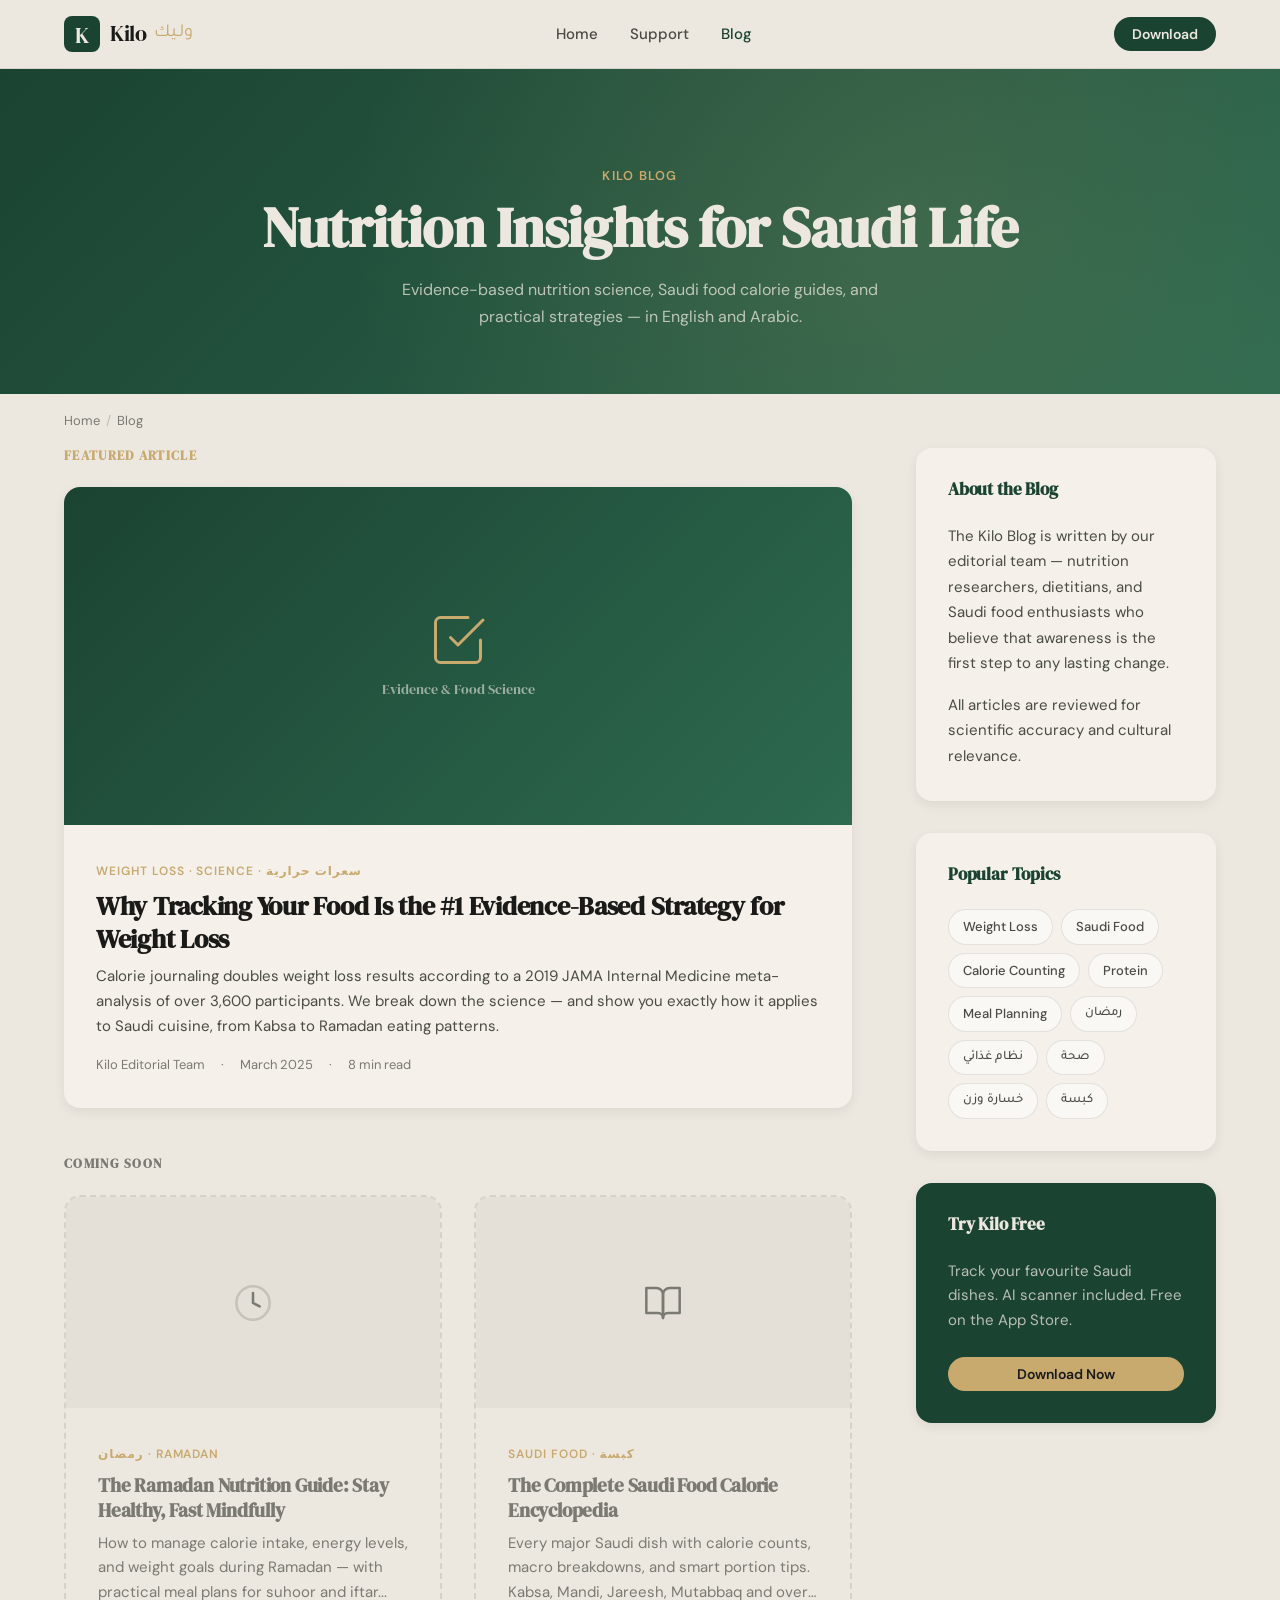
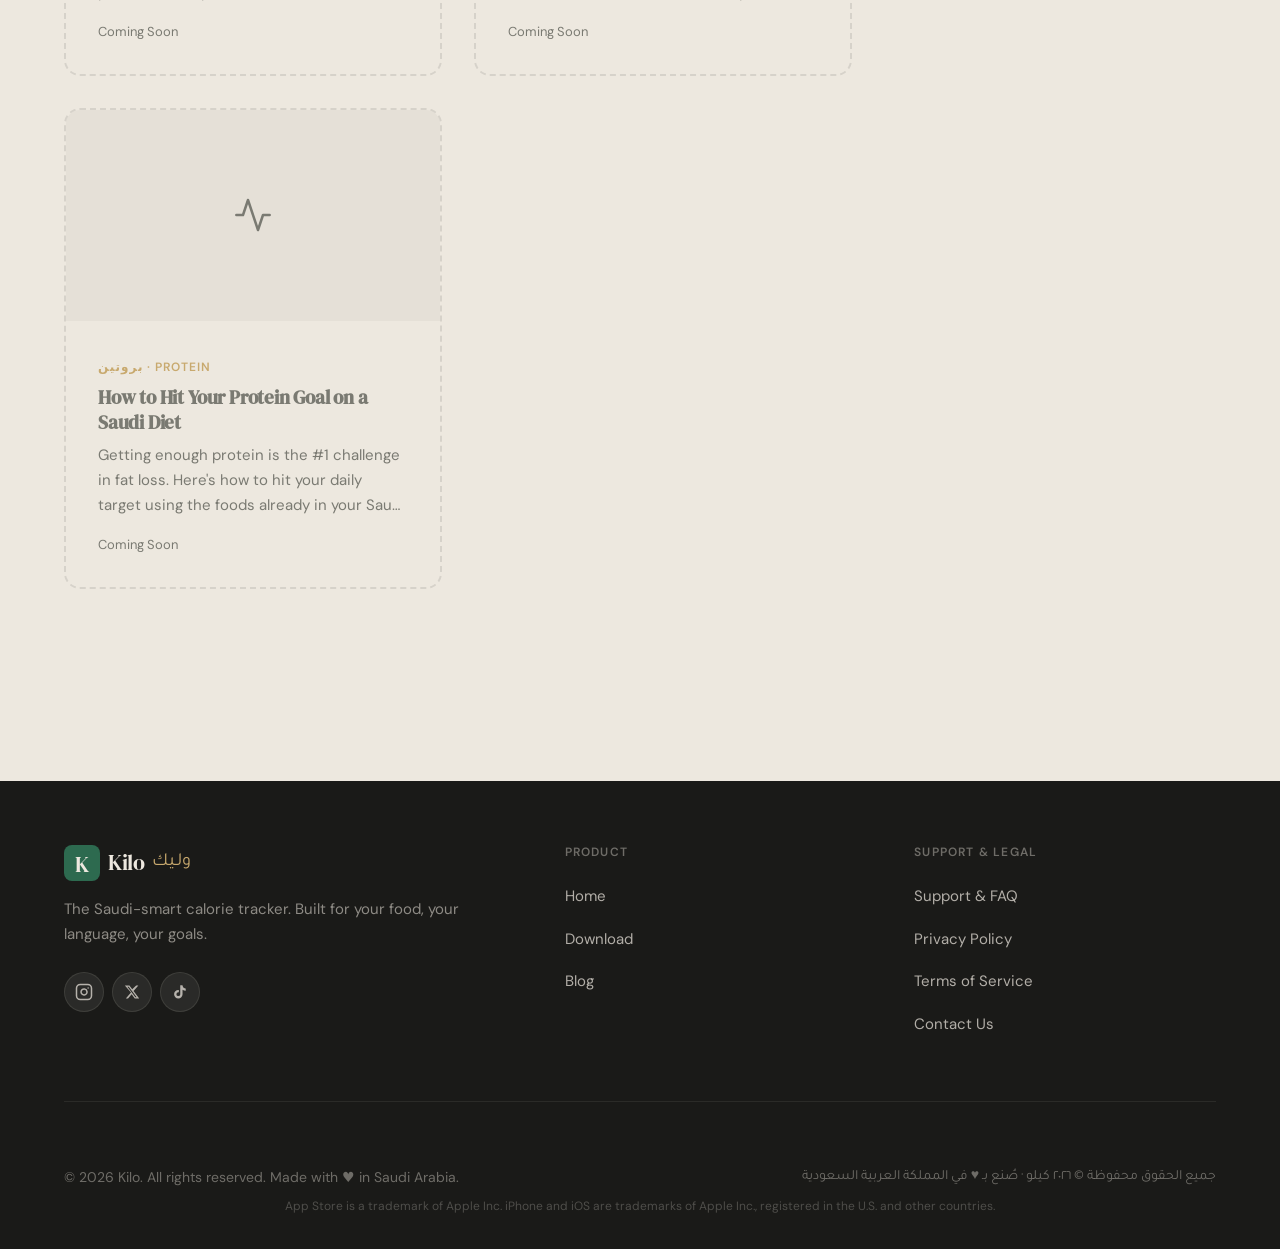
==== commit 5f816a92: "added copyright" ====
--- a/blog/index.html
+++ b/blog/index.html
@@ -367,9 +367,10 @@
 
       </div>
       <div class="footer__bottom">
-        <span>&copy; 2025 Kilo. Made with &#9829; in Saudi Arabia.</span>
-        <span class="footer__bottom-ar" lang="ar">صُنع بـ &#9829; في المملكة العربية السعودية &copy; ٢٠٢٥ كيلو</span>
-      </div>
+        <span>&copy; 2026 Kilo. All rights reserved. Made with &#9829; in Saudi Arabia.</span>
+        <span class="footer__bottom-ar" lang="ar">جميع الحقوق محفوظة &copy; ٢٠٢٦ كيلو &middot; صُنع بـ &#9829; في المملكة العربية السعودية</span>
+      </div>
+      <p class="footer__legal">App Store is a trademark of Apple Inc. iPhone and iOS are trademarks of Apple Inc., registered in the U.S. and other countries.</p>
     </div>
   </footer>
 
--- a/styles.css
+++ b/styles.css
@@ -1577,6 +1577,14 @@
   direction: rtl;
 }
 
+.footer__legal {
+  font-size: 0.75rem;
+  color: rgba(237,232,223,0.25);
+  text-align: center;
+  margin-top: var(--space-sm);
+  margin-bottom: 0;
+}
+
 /* ============================================================
    UTILITY CLASSES
    ============================================================ */
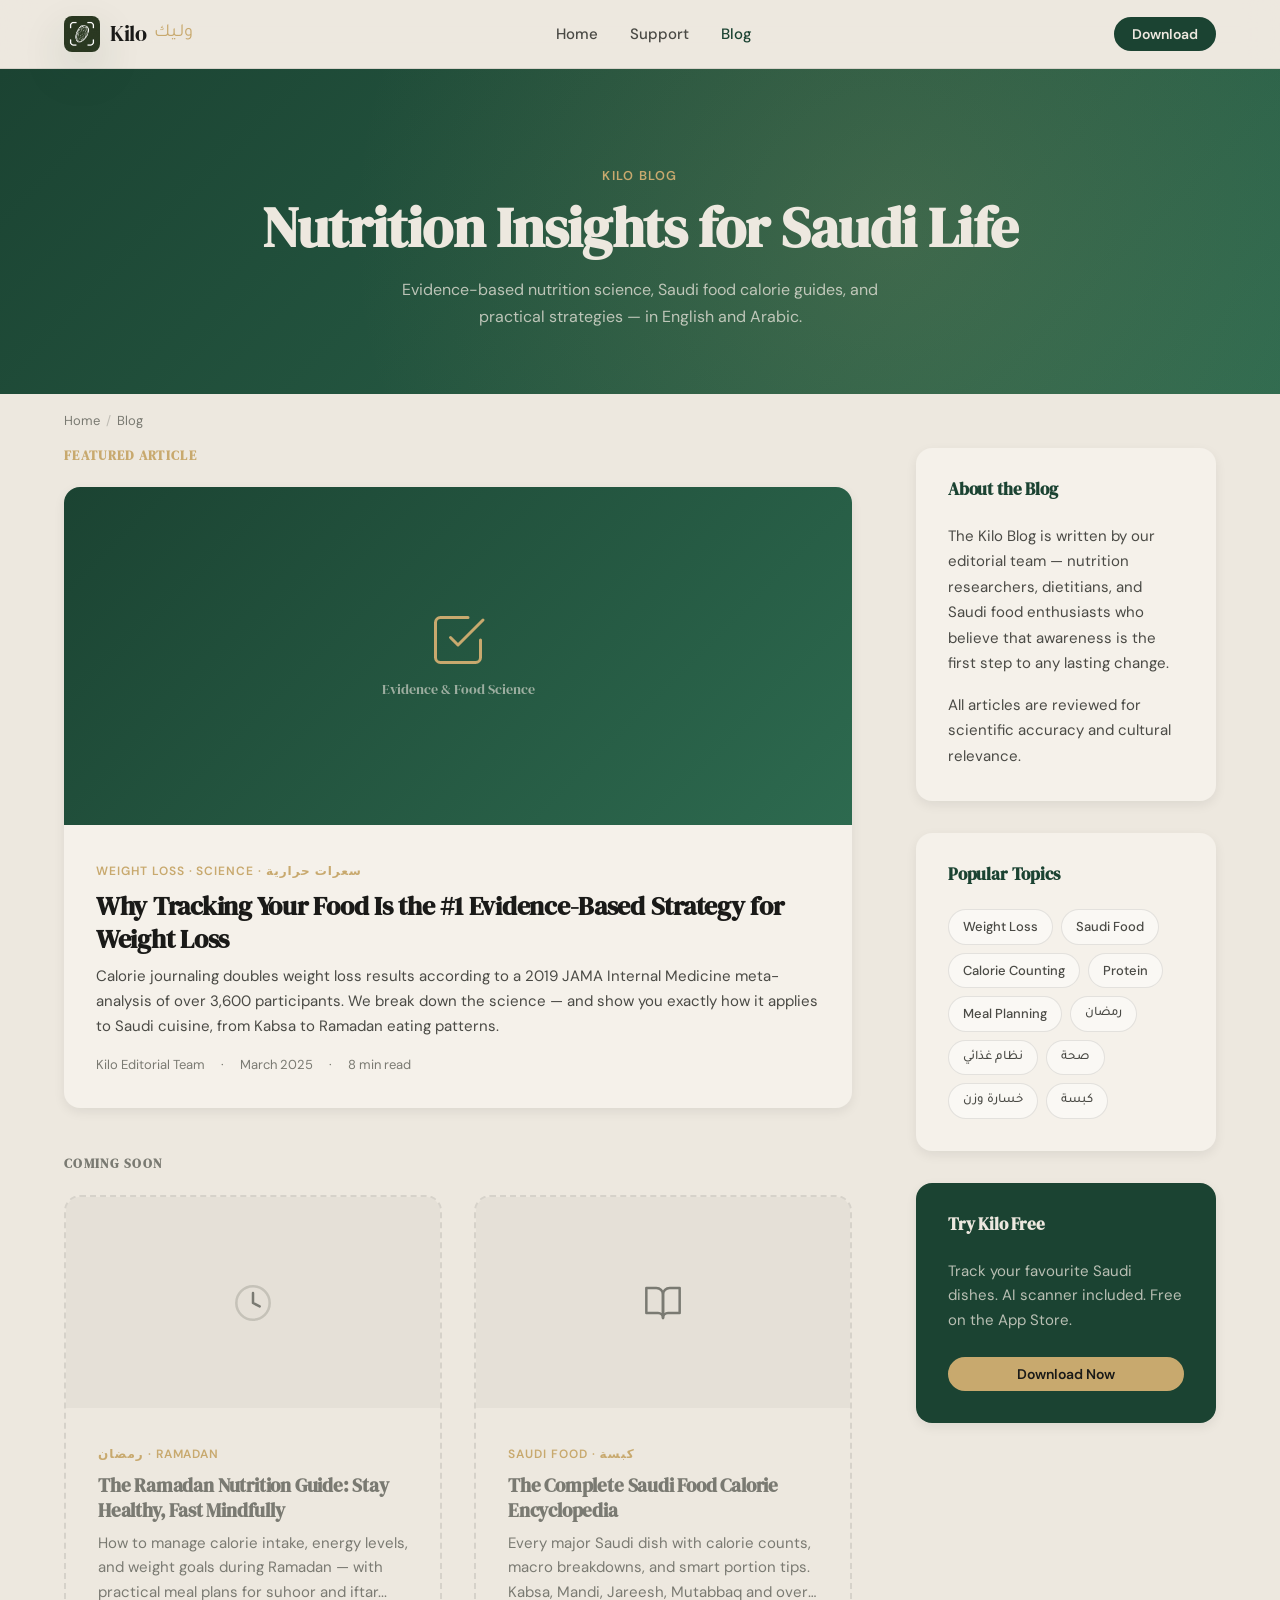
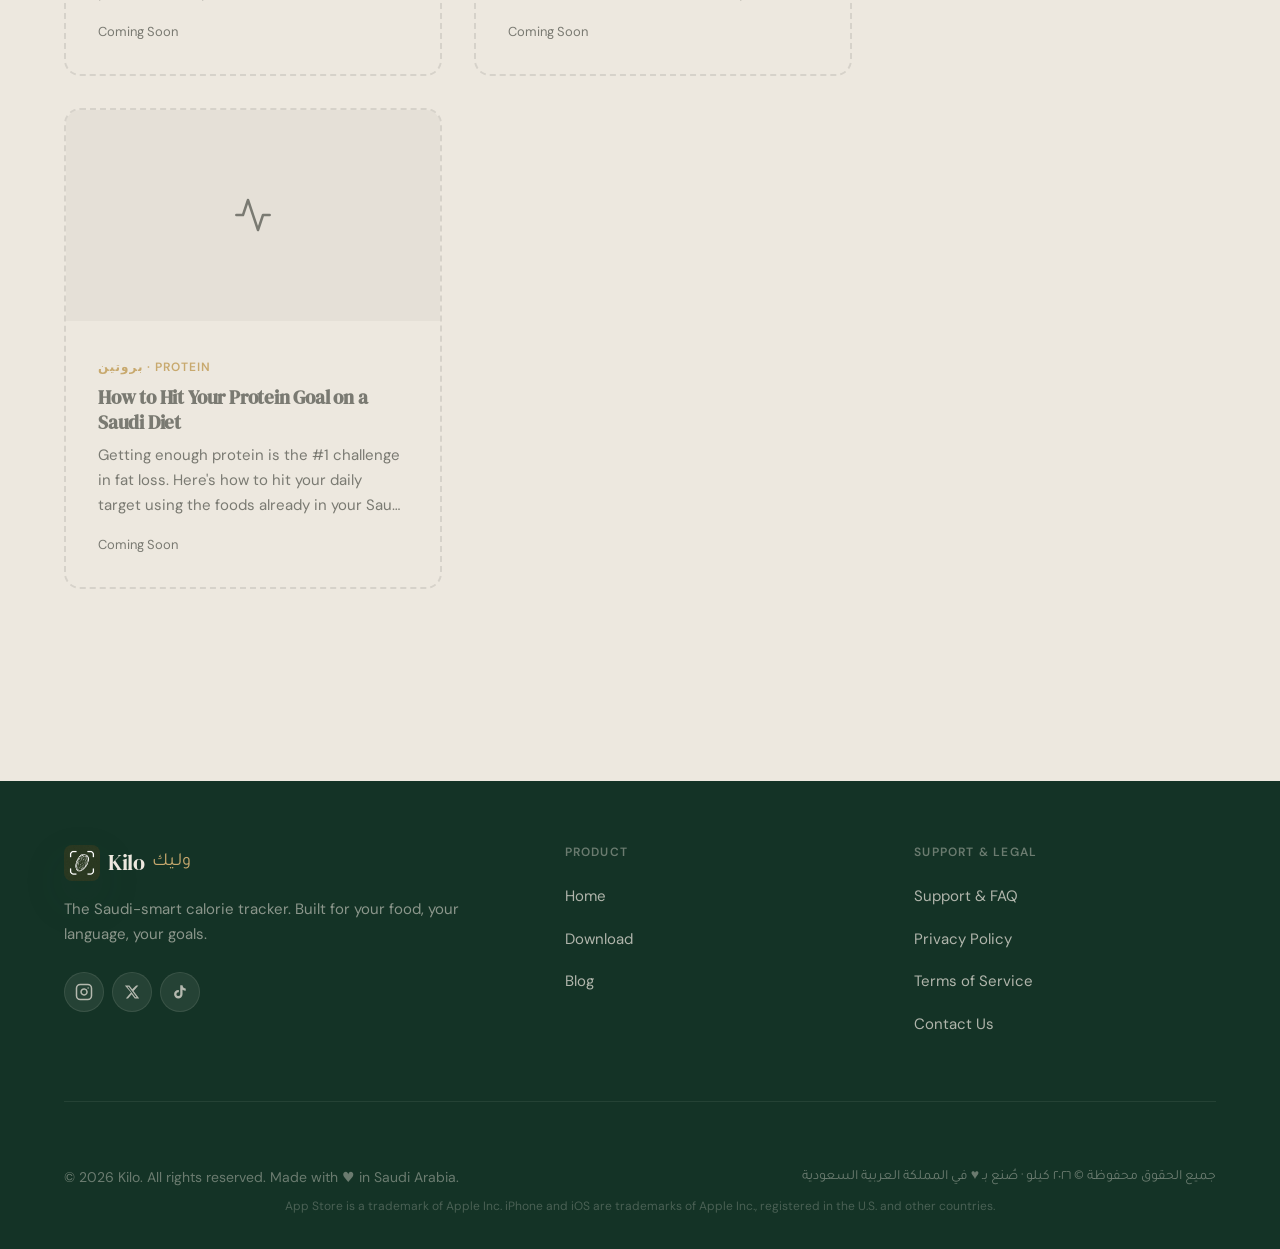
==== commit 1c9bfd6e: "appstore link connected" ====
--- a/blog/index.html
+++ b/blog/index.html
@@ -44,6 +44,8 @@
   <link href="https://fonts.googleapis.com/css2?family=DM+Serif+Display:ital@0;1&family=DM+Sans:ital,opsz,wght@0,9..40,300;0,9..40,400;0,9..40,500;0,9..40,600;0,9..40,700;1,9..40,400&family=Tajawal:wght@300;400;500;700&display=swap" rel="stylesheet">
 
   <link rel="stylesheet" href="../styles.css">
+  <link rel="icon" type="image/jpeg" href="../assets/app-icon.jpg">
+  <link rel="apple-touch-icon" href="../assets/app-icon.jpg">
 
   <!-- Critical CSS -->
   <style>
@@ -124,10 +126,7 @@
 
         <a href="/" class="nav__logo" aria-label="Kilo — Home">
           <span class="app-icon app-icon--sm">
-            <svg viewBox="0 0 36 36" xmlns="http://www.w3.org/2000/svg" aria-hidden="true">
-              <rect width="36" height="36" rx="8" fill="#1B4332"/>
-              <text x="18" y="27" font-family="'DM Serif Display',Georgia,serif" font-size="22" fill="#EDE8DF" text-anchor="middle">K</text>
-            </svg>
+            <img src="../assets/app-icon.jpg" alt="" class="app-icon__image">
           </span>
           <span class="wordmark">
             <span class="wordmark__en">Kilo</span>
@@ -141,7 +140,7 @@
           <li><a href="../blog/" class="active" aria-current="page">Blog</a></li>
         </ul>
 
-        <a href="#app-store-link" class="btn btn--primary btn--sm nav__cta">Download</a>
+        <a href="https://apps.apple.com/app/kilo-calorie-tracker/id6760403552" class="btn btn--primary btn--sm nav__cta" target="_blank" rel="noopener noreferrer">Download</a>
 
         <button class="nav__hamburger" id="hamburger-btn" aria-label="Toggle navigation menu" aria-expanded="false" aria-controls="mobile-menu">
           <span aria-hidden="true"></span>
@@ -155,7 +154,7 @@
         <a href="/">Home</a>
         <a href="../support.html">Support</a>
         <a href="../blog/" class="active" aria-current="page">Blog</a>
-        <a href="#app-store-link" class="btn btn--primary">Download on the App Store</a>
+        <a href="https://apps.apple.com/app/kilo-calorie-tracker/id6760403552" class="btn btn--primary" target="_blank" rel="noopener noreferrer">Download on the App Store</a>
       </div>
     </div>
   </nav>
@@ -299,7 +298,7 @@
             <div class="sidebar__widget" style="background:var(--color-primary);border-radius:var(--radius-card);padding:var(--space-xl);">
               <h3 style="color:var(--color-bg);">Try Kilo Free</h3>
               <p style="font-size:0.9375rem;color:rgba(237,232,223,0.75);margin-bottom:var(--space-lg);">Track your favourite Saudi dishes. AI scanner included. Free on the App Store.</p>
-              <a href="#app-store-link" class="btn btn--accent btn--sm" style="width:100%;justify-content:center;">Download Now</a>
+              <a href="https://apps.apple.com/app/kilo-calorie-tracker/id6760403552" class="btn btn--accent btn--sm" style="width:100%;justify-content:center;" target="_blank" rel="noopener noreferrer">Download Now</a>
             </div>
 
           </aside>
@@ -318,10 +317,7 @@
         <div class="footer__brand">
           <div class="wordmark mb-md">
             <span class="app-icon app-icon--sm" aria-hidden="true">
-              <svg viewBox="0 0 36 36" xmlns="http://www.w3.org/2000/svg">
-                <rect width="36" height="36" rx="8" fill="#2D6A4F"/>
-                <text x="18" y="27" font-family="'DM Serif Display',Georgia,serif" font-size="22" fill="#EDE8DF" text-anchor="middle">K</text>
-              </svg>
+              <img src="../assets/app-icon.jpg" alt="" class="app-icon__image">
             </span>
             <span class="wordmark__en">Kilo</span>
             <span class="wordmark__ar">ولـيك</span>
@@ -350,7 +346,7 @@
           <h4>Product</h4>
           <ul>
             <li><a href="/">Home</a></li>
-            <li><a href="#app-store-link">Download</a></li>
+            <li><a href="https://apps.apple.com/app/kilo-calorie-tracker/id6760403552" target="_blank" rel="noopener noreferrer">Download</a></li>
             <li><a href="../blog/">Blog</a></li>
           </ul>
         </nav>
--- a/styles.css
+++ b/styles.css
@@ -68,8 +68,6 @@
 @media (prefers-color-scheme: dark) {
   :root {
     --color-bg:            #1E1C17;
-    --color-bg-card:       #252319;
-    --color-bg-elevated:   #2C2A1F;
     --color-primary:       #2D6A4F;
     --color-primary-dark:  #1B4332;
     --color-primary-light: #40916C;
@@ -186,19 +184,30 @@
 }
 
 /* ============================================================
-   APP ICON — K lettermark on kiloDeepGreen
+   APP ICON
    ============================================================ */
 .app-icon {
   display: inline-flex;
   align-items: center;
   justify-content: center;
   flex-shrink: 0;
+  overflow: hidden;
+  border-radius: 22%;
+  background: rgba(27, 67, 50, 0.08);
+  box-shadow: 0 18px 44px rgba(27, 67, 50, 0.16);
 }
 
 .app-icon--sm   { width: 36px;  height: 36px; }
 .app-icon--md   { width: 52px;  height: 52px; }
 .app-icon--lg   { width: 80px;  height: 80px; }
 .app-icon--hero { width: 120px; height: 120px; }
+
+.app-icon__image {
+  display: block;
+  width: 100%;
+  height: 100%;
+  object-fit: cover;
+}
 
 /* ============================================================
    WORDMARK
@@ -1473,14 +1482,14 @@
    FOOTER
    ============================================================ */
 .footer {
-  background-color: var(--color-text);
+  background-color: var(--color-primary-dark);
   color: var(--color-bg);
   padding: var(--space-3xl) 0 var(--space-xl);
   margin-top: var(--space-4xl);
 }
 
 @media (prefers-color-scheme: dark) {
-  .footer { background-color: #0D0D0B; }
+  .footer { background-color: #0D2218; }
 }
 
 .footer__top {
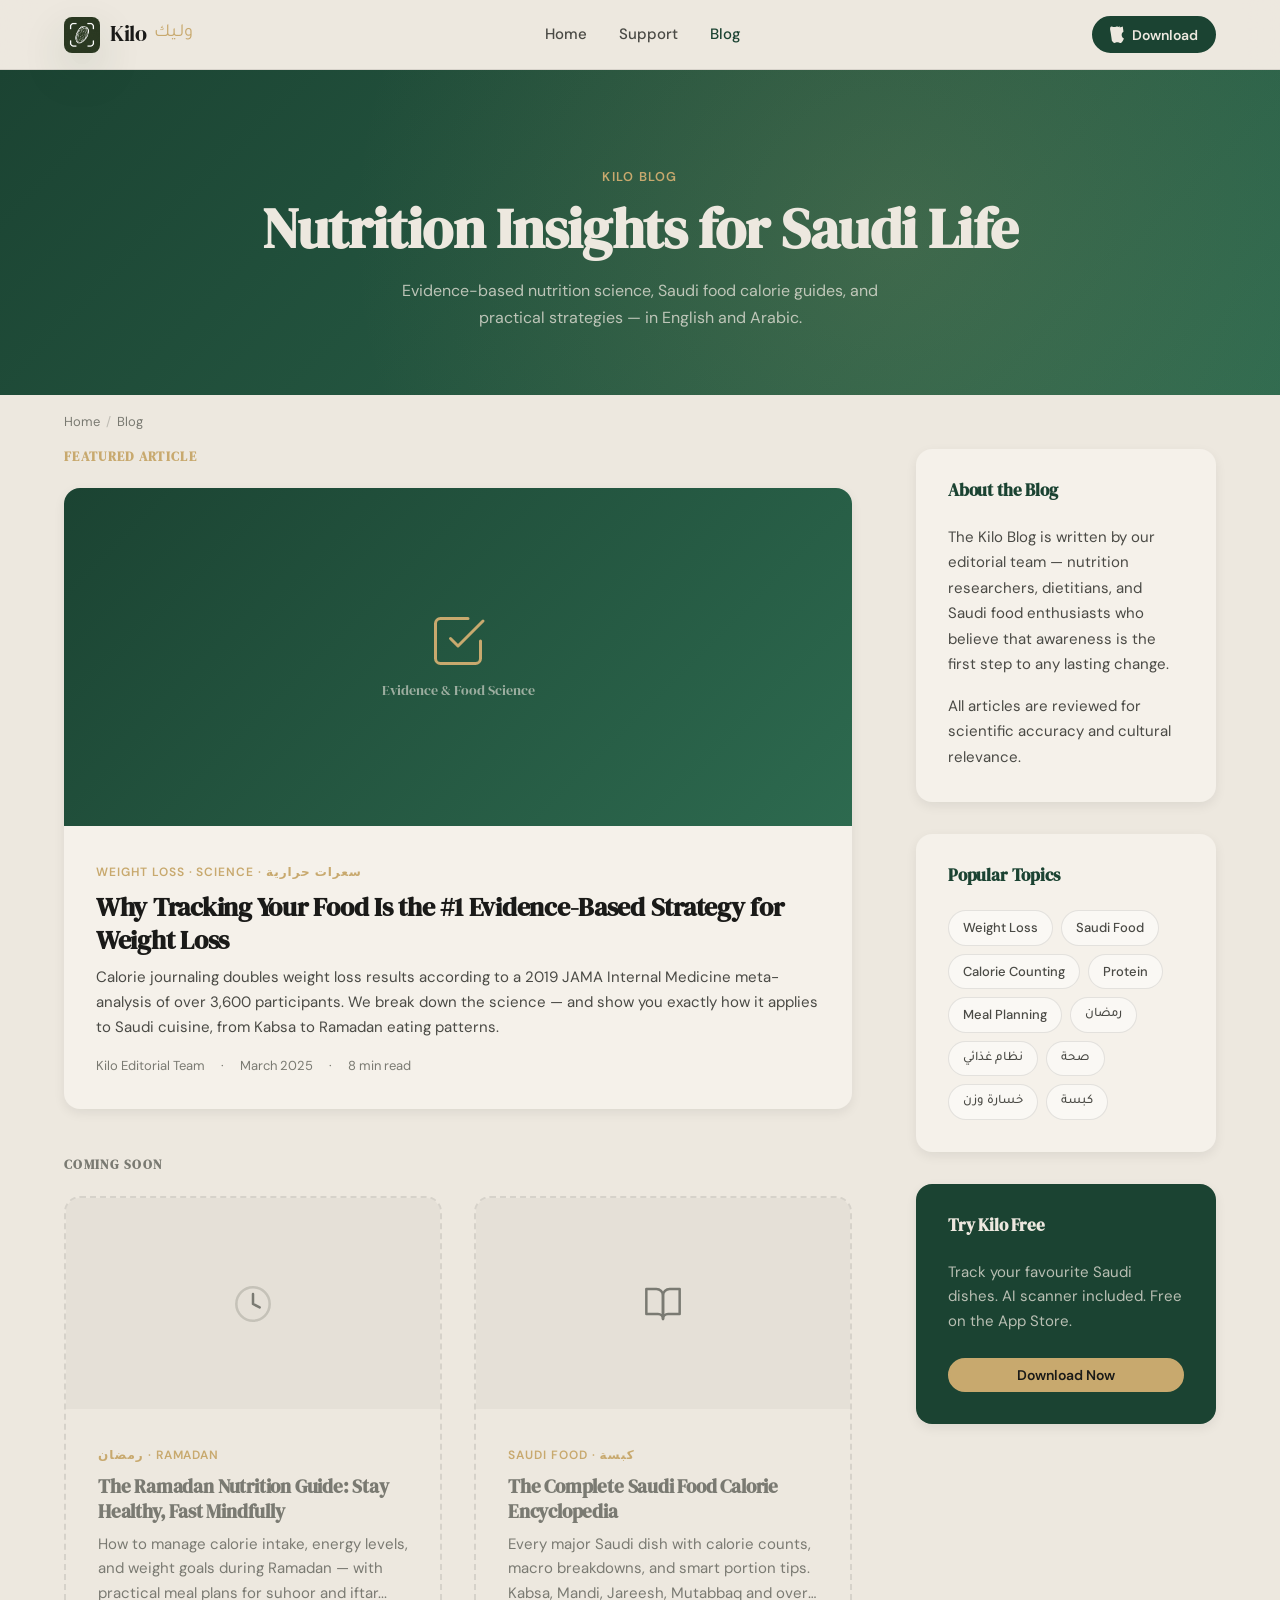
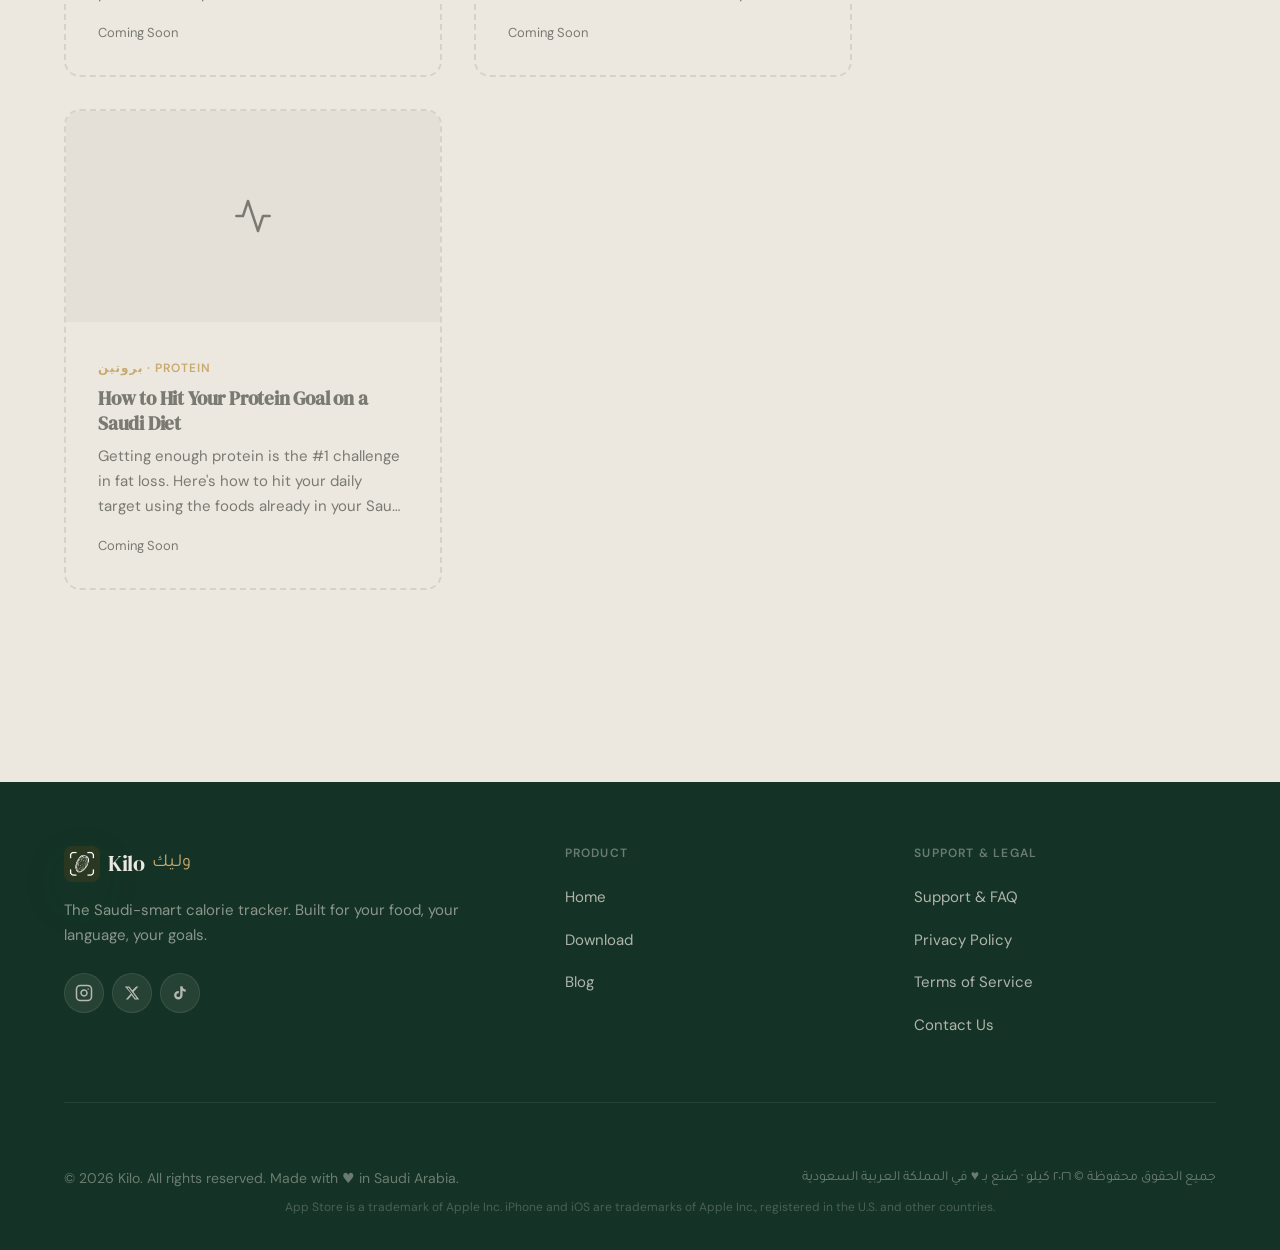
==== commit 78c7563a: "apple logo + removed .html at the end" ====
--- a/blog/index.html
+++ b/blog/index.html
@@ -136,11 +136,17 @@
 
         <ul class="nav__links">
           <li><a href="/">Home</a></li>
-          <li><a href="../support.html">Support</a></li>
+          <li><a href="/support">Support</a></li>
           <li><a href="../blog/" class="active" aria-current="page">Blog</a></li>
         </ul>
 
-        <a href="https://apps.apple.com/app/kilo-calorie-tracker/id6760403552" class="btn btn--primary btn--sm nav__cta" target="_blank" rel="noopener noreferrer">Download</a>
+        <a href="https://apps.apple.com/app/kilo-calorie-tracker/id6760403552" class="btn btn--primary btn--sm nav__cta" target="_blank" rel="noopener noreferrer">
+          <svg width="14" height="17" viewBox="0 0 814 1000" fill="currentColor" xmlns="http://www.w3.org/2000/svg" aria-hidden="true">
+            <path d="M788.1 340.9c-5.8 4.5-108.2 62.2-108.2 190.5 0 148.4 130.3 200.9 134.2 202.2-.6 3.2-20.7 71.9-68.7 141.9-42.8 61.6-87.5 123.1-155.5 123.1s-85.5-39.5-164-39.5c-76 0-103.7 40.8-165.9 40.8s-105-57.8-155.5-127.4C46 376.7 0 246.7 0 183.5 0 69.3 33.8 28.5 77.2 28.5s72.3 26.3 168.1 26.3c90 0 113.2-26.3 185.6-26.3 63.2 0 117.8 47.5 158.8 47.5 47.5 0 95-47.5 158-47.5z"/>
+            <path d="M545.8 8.3C530.2 28.5 507 56.3 507 90.5c0 30 21.5 56.1 32.7 65.3 14.6 11.6 28.3 19 42.4 19 7.3 0 14-2.1 16.8-2.1.6-.6.6-1.4 0-2.1-15.2-5.1-53.1-26.5-53.1-79.6 0-44.4 28.5-80.7 38.1-90z"/>
+          </svg>
+          Download
+        </a>
 
         <button class="nav__hamburger" id="hamburger-btn" aria-label="Toggle navigation menu" aria-expanded="false" aria-controls="mobile-menu">
           <span aria-hidden="true"></span>
@@ -152,9 +158,15 @@
 
       <div class="nav__mobile-menu" id="mobile-menu" aria-hidden="true">
         <a href="/">Home</a>
-        <a href="../support.html">Support</a>
+        <a href="/support">Support</a>
         <a href="../blog/" class="active" aria-current="page">Blog</a>
-        <a href="https://apps.apple.com/app/kilo-calorie-tracker/id6760403552" class="btn btn--primary" target="_blank" rel="noopener noreferrer">Download on the App Store</a>
+        <a href="https://apps.apple.com/app/kilo-calorie-tracker/id6760403552" class="btn btn--primary" target="_blank" rel="noopener noreferrer">
+          <svg width="18" height="22" viewBox="0 0 814 1000" fill="currentColor" xmlns="http://www.w3.org/2000/svg" aria-hidden="true">
+            <path d="M788.1 340.9c-5.8 4.5-108.2 62.2-108.2 190.5 0 148.4 130.3 200.9 134.2 202.2-.6 3.2-20.7 71.9-68.7 141.9-42.8 61.6-87.5 123.1-155.5 123.1s-85.5-39.5-164-39.5c-76 0-103.7 40.8-165.9 40.8s-105-57.8-155.5-127.4C46 376.7 0 246.7 0 183.5 0 69.3 33.8 28.5 77.2 28.5s72.3 26.3 168.1 26.3c90 0 113.2-26.3 185.6-26.3 63.2 0 117.8 47.5 158.8 47.5 47.5 0 95-47.5 158-47.5z"/>
+            <path d="M545.8 8.3C530.2 28.5 507 56.3 507 90.5c0 30 21.5 56.1 32.7 65.3 14.6 11.6 28.3 19 42.4 19 7.3 0 14-2.1 16.8-2.1.6-.6.6-1.4 0-2.1-15.2-5.1-53.1-26.5-53.1-79.6 0-44.4 28.5-80.7 38.1-90z"/>
+          </svg>
+          Download on the App Store
+        </a>
       </div>
     </div>
   </nav>
@@ -190,7 +202,7 @@
             <!-- Featured article -->
             <h2 style="font-size:0.8125rem;font-weight:600;letter-spacing:.1em;text-transform:uppercase;color:var(--color-accent);margin-bottom:var(--space-lg);">Featured Article</h2>
 
-            <a href="food-tracking-weight-loss.html" class="blog-card blog-card--featured mb-2xl" aria-label="Read: Why Tracking Your Food Is the #1 Evidence-Based Strategy for Weight Loss">
+            <a href="food-tracking-weight-loss" class="blog-card blog-card--featured mb-2xl" aria-label="Read: Why Tracking Your Food Is the #1 Evidence-Based Strategy for Weight Loss">
               <div class="blog-card__image">
                 <div class="blog-card__image-inner" aria-hidden="true">
                   <svg width="60" height="60" viewBox="0 0 24 24" fill="none" stroke="currentColor" stroke-width="1.2" stroke-linecap="round" stroke-linejoin="round">
@@ -354,8 +366,8 @@
         <nav class="footer__nav" aria-label="Footer legal navigation">
           <h4>Support &amp; Legal</h4>
           <ul>
-            <li><a href="../support.html">Support &amp; FAQ</a></li>
-            <li><a href="../privacy.html">Privacy Policy</a></li>
+            <li><a href="/support">Support &amp; FAQ</a></li>
+            <li><a href="/privacy">Privacy Policy</a></li>
             <li><a href="#">Terms of Service</a></li>
             <li><a href="mailto:support@kiloapp.sa">Contact Us</a></li>
           </ul>
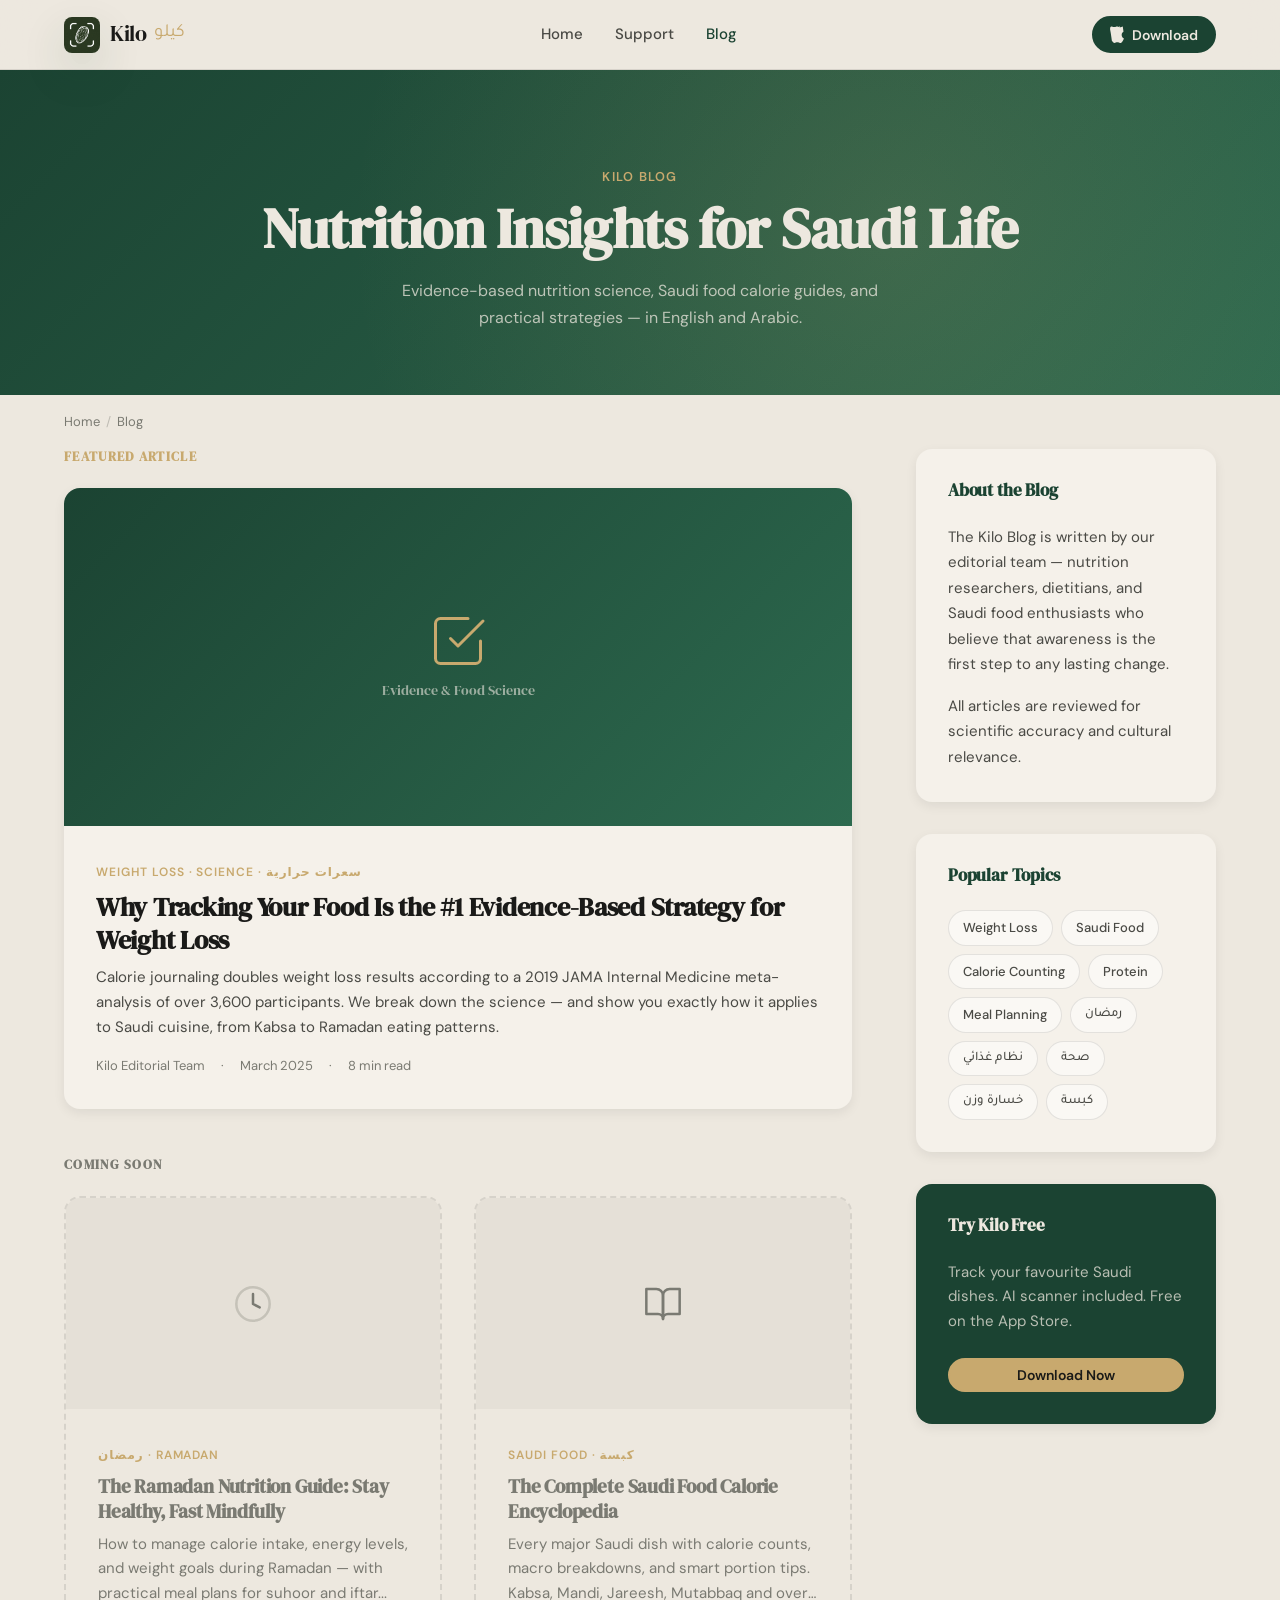
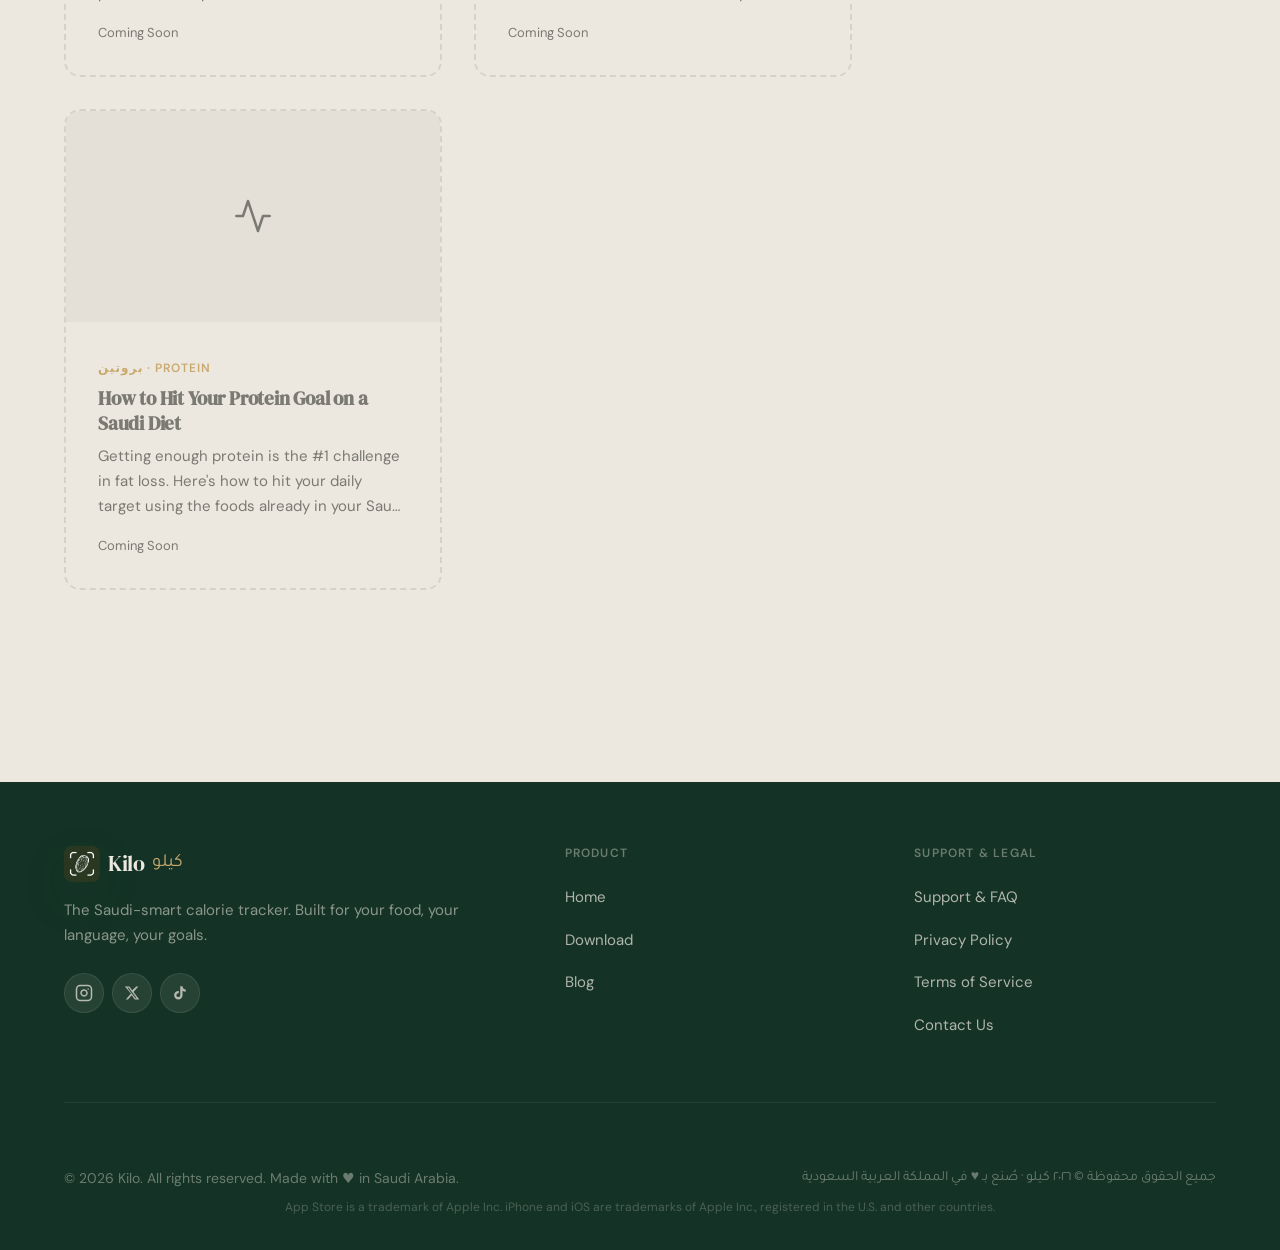
==== commit 89f7f42a: "fixed arabic" ====
--- a/blog/index.html
+++ b/blog/index.html
@@ -1,412 +1,735 @@
 <!DOCTYPE html>
 <html lang="en">
-<head>
-  <meta charset="UTF-8">
-  <meta name="viewport" content="width=device-width, initial-scale=1.0">
-
-  <!-- Primary SEO -->
-  <title>Kilo Blog — Nutrition Insights for Saudi Life</title>
-  <meta name="description" content="Science-backed nutrition advice, calorie guides for Saudi food, and weight loss strategies tailored for life in Saudi Arabia. By the Kilo team — in English and Arabic.">
-  <meta name="description" lang="ar" content="نصائح تغذية مدعومة علمياً، أدلة سعرات الطعام السعودي، واستراتيجيات خسارة الوزن مصممة للحياة في المملكة العربية السعودية. من فريق كيلو — بالإنجليزية والعربية.">
-  <meta name="keywords" content="Saudi nutrition blog, calorie guide Saudi food, weight loss Saudi Arabia, كبسة سعرات حرارية, مدونة تغذية سعودية, نظام غذائي صحي, رمضان دايت, خسارة وزن السعودية">
-  <meta name="robots" content="index, follow">
-  <meta name="author" content="Kilo Editorial Team">
-
-  <!-- Geo -->
-  <meta name="geo.region" content="SA">
-  <meta name="geo.placename" content="Saudi Arabia">
-
-  <!-- Open Graph -->
-  <meta property="og:type" content="website">
-  <meta property="og:site_name" content="Kilo — ولـيك">
-  <meta property="og:title" content="Kilo Blog — Nutrition Insights for Saudi Life">
-  <meta property="og:description" content="Science-backed nutrition advice and calorie guides tailored for Saudi Arabia. Weight loss, Saudi cuisine, Ramadan nutrition and more.">
-  <meta property="og:url" content="https://kiloapp.sa/blog/">
-  <meta property="og:image" content="https://kiloapp.sa/og-image.jpg">
-  <meta property="og:locale" content="en_US">
-  <meta property="og:locale:alternate" content="ar_SA">
-
-  <!-- Twitter Card -->
-  <meta name="twitter:card" content="summary_large_image">
-  <meta name="twitter:title" content="Kilo Blog — Nutrition Insights for Saudi Life">
-  <meta name="twitter:description" content="Science-backed nutrition advice for Saudi Arabia. Calorie guides, weight loss strategies, and more.">
-  <meta name="twitter:image" content="https://kiloapp.sa/og-image.jpg">
-
-  <!-- Canonical + hreflang -->
-  <link rel="canonical" href="https://kiloapp.sa/blog/">
-  <link rel="alternate" hreflang="en" href="https://kiloapp.sa/blog/">
-  <link rel="alternate" hreflang="ar" href="https://kiloapp.sa/ar/blog/">
-  <link rel="alternate" hreflang="x-default" href="https://kiloapp.sa/blog/">
-
-  <!-- Fonts -->
-  <link rel="preconnect" href="https://fonts.googleapis.com">
-  <link rel="preconnect" href="https://fonts.gstatic.com" crossorigin>
-  <link href="https://fonts.googleapis.com/css2?family=DM+Serif+Display:ital@0;1&family=DM+Sans:ital,opsz,wght@0,9..40,300;0,9..40,400;0,9..40,500;0,9..40,600;0,9..40,700;1,9..40,400&family=Tajawal:wght@300;400;500;700&display=swap" rel="stylesheet">
-
-  <link rel="stylesheet" href="../styles.css">
-  <link rel="icon" type="image/jpeg" href="../assets/app-icon.jpg">
-  <link rel="apple-touch-icon" href="../assets/app-icon.jpg">
-
-  <!-- Critical CSS -->
-  <style>
-    :root{--color-bg:#EDE8DF;--color-primary:#1B4332;--color-accent:#C8A96E;--color-text:#1A1A18}
-    body{background-color:#EDE8DF;color:#1A1A18;font-family:'DM Sans',system-ui,sans-serif;margin:0}
-    .nav{position:sticky;top:0;z-index:100;background-color:rgba(237,232,223,.92);border-bottom:1px solid rgba(26,26,24,.1);padding:1rem 0;backdrop-filter:blur(16px);-webkit-backdrop-filter:blur(16px)}
-    .container{width:100%;max-width:1200px;margin:0 auto;padding:0 1.5rem}
-  </style>
-
-  <!-- JSON-LD: Organization -->
-  <script type="application/ld+json">
-  {
-    "@context": "https://schema.org",
-    "@type": "Organization",
-    "name": "Kilo",
-    "alternateName": "ولـيك",
-    "url": "https://kiloapp.sa",
-    "description": "Saudi-market calorie tracking iOS app",
-    "foundingLocation": { "@type": "Place", "addressCountry": "SA", "name": "Saudi Arabia" }
-  }
-  </script>
-
-  <!-- JSON-LD: BreadcrumbList -->
-  <script type="application/ld+json">
-  {
-    "@context": "https://schema.org",
-    "@type": "BreadcrumbList",
-    "itemListElement": [
+  <head>
+    <meta charset="UTF-8" />
+    <meta name="viewport" content="width=device-width, initial-scale=1.0" />
+
+    <!-- Primary SEO -->
+    <title>Kilo Blog — Nutrition Insights for Saudi Life</title>
+    <meta
+      name="description"
+      content="Science-backed nutrition advice, calorie guides for Saudi food, and weight loss strategies tailored for life in Saudi Arabia. By the Kilo team — in English and Arabic."
+    />
+    <meta
+      name="description"
+      lang="ar"
+      content="نصائح تغذية مدعومة علمياً، أدلة سعرات الطعام السعودي، واستراتيجيات خسارة الوزن مصممة للحياة في المملكة العربية السعودية. من فريق كيلو — بالإنجليزية والعربية."
+    />
+    <meta
+      name="keywords"
+      content="Saudi nutrition blog, calorie guide Saudi food, weight loss Saudi Arabia, كبسة سعرات حرارية, مدونة تغذية سعودية, نظام غذائي صحي, رمضان دايت, خسارة وزن السعودية"
+    />
+    <meta name="robots" content="index, follow" />
+    <meta name="author" content="Kilo Editorial Team" />
+
+    <!-- Geo -->
+    <meta name="geo.region" content="SA" />
+    <meta name="geo.placename" content="Saudi Arabia" />
+
+    <!-- Open Graph -->
+    <meta property="og:type" content="website" />
+    <meta property="og:site_name" content="Kilo — كيلو" />
+    <meta
+      property="og:title"
+      content="Kilo Blog — Nutrition Insights for Saudi Life"
+    />
+    <meta
+      property="og:description"
+      content="Science-backed nutrition advice and calorie guides tailored for Saudi Arabia. Weight loss, Saudi cuisine, Ramadan nutrition and more."
+    />
+    <meta property="og:url" content="https://kiloapp.sa/blog/" />
+    <meta property="og:image" content="https://kiloapp.sa/og-image.jpg" />
+    <meta property="og:locale" content="en_US" />
+    <meta property="og:locale:alternate" content="ar_SA" />
+
+    <!-- Twitter Card -->
+    <meta name="twitter:card" content="summary_large_image" />
+    <meta
+      name="twitter:title"
+      content="Kilo Blog — Nutrition Insights for Saudi Life"
+    />
+    <meta
+      name="twitter:description"
+      content="Science-backed nutrition advice for Saudi Arabia. Calorie guides, weight loss strategies, and more."
+    />
+    <meta name="twitter:image" content="https://kiloapp.sa/og-image.jpg" />
+
+    <!-- Canonical + hreflang -->
+    <link rel="canonical" href="https://kiloapp.sa/blog/" />
+    <link rel="alternate" hreflang="en" href="https://kiloapp.sa/blog/" />
+    <link rel="alternate" hreflang="ar" href="https://kiloapp.sa/ar/blog/" />
+    <link
+      rel="alternate"
+      hreflang="x-default"
+      href="https://kiloapp.sa/blog/"
+    />
+
+    <!-- Fonts -->
+    <link rel="preconnect" href="https://fonts.googleapis.com" />
+    <link rel="preconnect" href="https://fonts.gstatic.com" crossorigin />
+    <link
+      href="https://fonts.googleapis.com/css2?family=DM+Serif+Display:ital@0;1&family=DM+Sans:ital,opsz,wght@0,9..40,300;0,9..40,400;0,9..40,500;0,9..40,600;0,9..40,700;1,9..40,400&family=Tajawal:wght@300;400;500;700&display=swap"
+      rel="stylesheet"
+    />
+
+    <link rel="stylesheet" href="../styles.css" />
+    <link rel="icon" type="image/jpeg" href="../assets/app-icon.jpg" />
+    <link rel="apple-touch-icon" href="../assets/app-icon.jpg" />
+
+    <!-- Critical CSS -->
+    <style>
+      :root {
+        --color-bg: #ede8df;
+        --color-primary: #1b4332;
+        --color-accent: #c8a96e;
+        --color-text: #1a1a18;
+      }
+      body {
+        background-color: #ede8df;
+        color: #1a1a18;
+        font-family: "DM Sans", system-ui, sans-serif;
+        margin: 0;
+      }
+      .nav {
+        position: sticky;
+        top: 0;
+        z-index: 100;
+        background-color: rgba(237, 232, 223, 0.92);
+        border-bottom: 1px solid rgba(26, 26, 24, 0.1);
+        padding: 1rem 0;
+        backdrop-filter: blur(16px);
+        -webkit-backdrop-filter: blur(16px);
+      }
+      .container {
+        width: 100%;
+        max-width: 1200px;
+        margin: 0 auto;
+        padding: 0 1.5rem;
+      }
+    </style>
+
+    <!-- JSON-LD: Organization -->
+    <script type="application/ld+json">
       {
-        "@type": "ListItem",
-        "position": 1,
-        "name": "Home",
-        "item": "https://kiloapp.sa/"
-      },
+        "@context": "https://schema.org",
+        "@type": "Organization",
+        "name": "Kilo",
+        "alternateName": "كيلو",
+        "url": "https://kiloapp.sa",
+        "description": "Saudi-market calorie tracking iOS app",
+        "foundingLocation": {
+          "@type": "Place",
+          "addressCountry": "SA",
+          "name": "Saudi Arabia"
+        }
+      }
+    </script>
+
+    <!-- JSON-LD: BreadcrumbList -->
+    <script type="application/ld+json">
       {
-        "@type": "ListItem",
-        "position": 2,
-        "name": "Blog",
-        "item": "https://kiloapp.sa/blog/"
+        "@context": "https://schema.org",
+        "@type": "BreadcrumbList",
+        "itemListElement": [
+          {
+            "@type": "ListItem",
+            "position": 1,
+            "name": "Home",
+            "item": "https://kiloapp.sa/"
+          },
+          {
+            "@type": "ListItem",
+            "position": 2,
+            "name": "Blog",
+            "item": "https://kiloapp.sa/blog/"
+          }
+        ]
       }
-    ]
-  }
-  </script>
-
-  <!-- JSON-LD: Blog -->
-  <script type="application/ld+json">
-  {
-    "@context": "https://schema.org",
-    "@type": "Blog",
-    "name": "Kilo Blog",
-    "description": "Nutrition insights, calorie guides, and weight loss strategies for life in Saudi Arabia",
-    "url": "https://kiloapp.sa/blog/",
-    "inLanguage": ["en", "ar"],
-    "publisher": {
-      "@type": "Organization",
-      "name": "Kilo",
-      "url": "https://kiloapp.sa"
-    },
-    "blogPost": [
+    </script>
+
+    <!-- JSON-LD: Blog -->
+    <script type="application/ld+json">
       {
-        "@type": "BlogPosting",
-        "headline": "Why Tracking Your Food Is the #1 Evidence-Based Strategy for Weight Loss",
-        "url": "https://kiloapp.sa/blog/food-tracking-weight-loss",
-        "datePublished": "2025-03-01",
-        "author": { "@type": "Organization", "name": "Kilo Editorial Team" },
-        "keywords": ["calorie tracking", "weight loss", "Saudi food", "food journaling"]
+        "@context": "https://schema.org",
+        "@type": "Blog",
+        "name": "Kilo Blog",
+        "description": "Nutrition insights, calorie guides, and weight loss strategies for life in Saudi Arabia",
+        "url": "https://kiloapp.sa/blog/",
+        "inLanguage": ["en", "ar"],
+        "publisher": {
+          "@type": "Organization",
+          "name": "Kilo",
+          "url": "https://kiloapp.sa"
+        },
+        "blogPost": [
+          {
+            "@type": "BlogPosting",
+            "headline": "Why Tracking Your Food Is the #1 Evidence-Based Strategy for Weight Loss",
+            "url": "https://kiloapp.sa/blog/food-tracking-weight-loss",
+            "datePublished": "2025-03-01",
+            "author": {
+              "@type": "Organization",
+              "name": "Kilo Editorial Team"
+            },
+            "keywords": [
+              "calorie tracking",
+              "weight loss",
+              "Saudi food",
+              "food journaling"
+            ]
+          }
+        ]
       }
-    ]
-  }
-  </script>
-</head>
-<body>
-
-  <!-- ===================== NAVIGATION ===================== -->
-  <nav class="nav" role="navigation" aria-label="Main navigation">
-    <div class="container">
-      <div class="nav__inner">
-
-        <a href="/" class="nav__logo" aria-label="Kilo — Home">
-          <span class="app-icon app-icon--sm">
-            <img src="../assets/app-icon.jpg" alt="" class="app-icon__image">
-          </span>
-          <span class="wordmark">
-            <span class="wordmark__en">Kilo</span>
-            <span class="wordmark__ar">ولـيك</span>
-          </span>
-        </a>
-
-        <ul class="nav__links">
-          <li><a href="/">Home</a></li>
-          <li><a href="/support">Support</a></li>
-          <li><a href="../blog/" class="active" aria-current="page">Blog</a></li>
-        </ul>
-
-        <a href="https://apps.apple.com/app/kilo-calorie-tracker/id6760403552" class="btn btn--primary btn--sm nav__cta" target="_blank" rel="noopener noreferrer">
-          <svg width="14" height="17" viewBox="0 0 814 1000" fill="currentColor" xmlns="http://www.w3.org/2000/svg" aria-hidden="true">
-            <path d="M788.1 340.9c-5.8 4.5-108.2 62.2-108.2 190.5 0 148.4 130.3 200.9 134.2 202.2-.6 3.2-20.7 71.9-68.7 141.9-42.8 61.6-87.5 123.1-155.5 123.1s-85.5-39.5-164-39.5c-76 0-103.7 40.8-165.9 40.8s-105-57.8-155.5-127.4C46 376.7 0 246.7 0 183.5 0 69.3 33.8 28.5 77.2 28.5s72.3 26.3 168.1 26.3c90 0 113.2-26.3 185.6-26.3 63.2 0 117.8 47.5 158.8 47.5 47.5 0 95-47.5 158-47.5z"/>
-            <path d="M545.8 8.3C530.2 28.5 507 56.3 507 90.5c0 30 21.5 56.1 32.7 65.3 14.6 11.6 28.3 19 42.4 19 7.3 0 14-2.1 16.8-2.1.6-.6.6-1.4 0-2.1-15.2-5.1-53.1-26.5-53.1-79.6 0-44.4 28.5-80.7 38.1-90z"/>
-          </svg>
-          Download
-        </a>
-
-        <button class="nav__hamburger" id="hamburger-btn" aria-label="Toggle navigation menu" aria-expanded="false" aria-controls="mobile-menu">
-          <span aria-hidden="true"></span>
-          <span aria-hidden="true"></span>
-          <span aria-hidden="true"></span>
-        </button>
-
+    </script>
+  </head>
+  <body>
+    <!-- ===================== NAVIGATION ===================== -->
+    <nav class="nav" role="navigation" aria-label="Main navigation">
+      <div class="container">
+        <div class="nav__inner">
+          <a href="/" class="nav__logo" aria-label="Kilo — Home">
+            <span class="app-icon app-icon--sm">
+              <img
+                src="../assets/app-icon.jpg"
+                alt=""
+                class="app-icon__image"
+              />
+            </span>
+            <span class="wordmark">
+              <span class="wordmark__en">Kilo</span>
+              <span class="wordmark__ar">كيلو</span>
+            </span>
+          </a>
+
+          <ul class="nav__links">
+            <li><a href="/">Home</a></li>
+            <li><a href="/support">Support</a></li>
+            <li>
+              <a href="../blog/" class="active" aria-current="page">Blog</a>
+            </li>
+          </ul>
+
+          <a
+            href="https://apps.apple.com/app/kilo-calorie-tracker/id6760403552"
+            class="btn btn--primary btn--sm nav__cta"
+            target="_blank"
+            rel="noopener noreferrer"
+          >
+            <svg
+              width="14"
+              height="17"
+              viewBox="0 0 814 1000"
+              fill="currentColor"
+              xmlns="http://www.w3.org/2000/svg"
+              aria-hidden="true"
+            >
+              <path
+                d="M788.1 340.9c-5.8 4.5-108.2 62.2-108.2 190.5 0 148.4 130.3 200.9 134.2 202.2-.6 3.2-20.7 71.9-68.7 141.9-42.8 61.6-87.5 123.1-155.5 123.1s-85.5-39.5-164-39.5c-76 0-103.7 40.8-165.9 40.8s-105-57.8-155.5-127.4C46 376.7 0 246.7 0 183.5 0 69.3 33.8 28.5 77.2 28.5s72.3 26.3 168.1 26.3c90 0 113.2-26.3 185.6-26.3 63.2 0 117.8 47.5 158.8 47.5 47.5 0 95-47.5 158-47.5z"
+              />
+              <path
+                d="M545.8 8.3C530.2 28.5 507 56.3 507 90.5c0 30 21.5 56.1 32.7 65.3 14.6 11.6 28.3 19 42.4 19 7.3 0 14-2.1 16.8-2.1.6-.6.6-1.4 0-2.1-15.2-5.1-53.1-26.5-53.1-79.6 0-44.4 28.5-80.7 38.1-90z"
+              />
+            </svg>
+            Download
+          </a>
+
+          <button
+            class="nav__hamburger"
+            id="hamburger-btn"
+            aria-label="Toggle navigation menu"
+            aria-expanded="false"
+            aria-controls="mobile-menu"
+          >
+            <span aria-hidden="true"></span>
+            <span aria-hidden="true"></span>
+            <span aria-hidden="true"></span>
+          </button>
+        </div>
+
+        <div class="nav__mobile-menu" id="mobile-menu" aria-hidden="true">
+          <a href="/">Home</a>
+          <a href="/support">Support</a>
+          <a href="../blog/" class="active" aria-current="page">Blog</a>
+          <a
+            href="https://apps.apple.com/app/kilo-calorie-tracker/id6760403552"
+            class="btn btn--primary"
+            target="_blank"
+            rel="noopener noreferrer"
+          >
+            <svg
+              width="18"
+              height="22"
+              viewBox="0 0 814 1000"
+              fill="currentColor"
+              xmlns="http://www.w3.org/2000/svg"
+              aria-hidden="true"
+            >
+              <path
+                d="M788.1 340.9c-5.8 4.5-108.2 62.2-108.2 190.5 0 148.4 130.3 200.9 134.2 202.2-.6 3.2-20.7 71.9-68.7 141.9-42.8 61.6-87.5 123.1-155.5 123.1s-85.5-39.5-164-39.5c-76 0-103.7 40.8-165.9 40.8s-105-57.8-155.5-127.4C46 376.7 0 246.7 0 183.5 0 69.3 33.8 28.5 77.2 28.5s72.3 26.3 168.1 26.3c90 0 113.2-26.3 185.6-26.3 63.2 0 117.8 47.5 158.8 47.5 47.5 0 95-47.5 158-47.5z"
+              />
+              <path
+                d="M545.8 8.3C530.2 28.5 507 56.3 507 90.5c0 30 21.5 56.1 32.7 65.3 14.6 11.6 28.3 19 42.4 19 7.3 0 14-2.1 16.8-2.1.6-.6.6-1.4 0-2.1-15.2-5.1-53.1-26.5-53.1-79.6 0-44.4 28.5-80.7 38.1-90z"
+              />
+            </svg>
+            Download on the App Store
+          </a>
+        </div>
       </div>
-
-      <div class="nav__mobile-menu" id="mobile-menu" aria-hidden="true">
-        <a href="/">Home</a>
-        <a href="/support">Support</a>
-        <a href="../blog/" class="active" aria-current="page">Blog</a>
-        <a href="https://apps.apple.com/app/kilo-calorie-tracker/id6760403552" class="btn btn--primary" target="_blank" rel="noopener noreferrer">
-          <svg width="18" height="22" viewBox="0 0 814 1000" fill="currentColor" xmlns="http://www.w3.org/2000/svg" aria-hidden="true">
-            <path d="M788.1 340.9c-5.8 4.5-108.2 62.2-108.2 190.5 0 148.4 130.3 200.9 134.2 202.2-.6 3.2-20.7 71.9-68.7 141.9-42.8 61.6-87.5 123.1-155.5 123.1s-85.5-39.5-164-39.5c-76 0-103.7 40.8-165.9 40.8s-105-57.8-155.5-127.4C46 376.7 0 246.7 0 183.5 0 69.3 33.8 28.5 77.2 28.5s72.3 26.3 168.1 26.3c90 0 113.2-26.3 185.6-26.3 63.2 0 117.8 47.5 158.8 47.5 47.5 0 95-47.5 158-47.5z"/>
-            <path d="M545.8 8.3C530.2 28.5 507 56.3 507 90.5c0 30 21.5 56.1 32.7 65.3 14.6 11.6 28.3 19 42.4 19 7.3 0 14-2.1 16.8-2.1.6-.6.6-1.4 0-2.1-15.2-5.1-53.1-26.5-53.1-79.6 0-44.4 28.5-80.7 38.1-90z"/>
-          </svg>
-          Download on the App Store
-        </a>
+    </nav>
+
+    <main>
+      <!-- ===================== BLOG HEADER ===================== -->
+      <div class="blog-index-header">
+        <div class="container">
+          <p
+            style="
+              font-size: 0.8rem;
+              font-weight: 600;
+              letter-spacing: 0.1em;
+              text-transform: uppercase;
+              color: var(--color-accent);
+              margin-bottom: var(--space-sm);
+            "
+          >
+            Kilo Blog
+          </p>
+          <h1>Nutrition Insights for Saudi Life</h1>
+          <p style="max-width: 520px; margin: var(--space-md) auto 0">
+            Evidence-based nutrition science, Saudi food calorie guides, and
+            practical strategies — in English and Arabic.
+          </p>
+        </div>
       </div>
-    </div>
-  </nav>
-
-  <main>
-
-    <!-- ===================== BLOG HEADER ===================== -->
-    <div class="blog-index-header">
+
+      <!-- Breadcrumb -->
       <div class="container">
-        <p style="font-size:0.8rem;font-weight:600;letter-spacing:.1em;text-transform:uppercase;color:var(--color-accent);margin-bottom:var(--space-sm);">Kilo Blog</p>
-        <h1>Nutrition Insights for Saudi Life</h1>
-        <p style="max-width:520px;margin:var(--space-md) auto 0;">Evidence-based nutrition science, Saudi food calorie guides, and practical strategies — in English and Arabic.</p>
+        <nav class="breadcrumb" aria-label="Breadcrumb">
+          <a href="/">Home</a>
+          <span class="breadcrumb__sep" aria-hidden="true">/</span>
+          <span aria-current="page">Blog</span>
+        </nav>
       </div>
-    </div>
-
-    <!-- Breadcrumb -->
-    <div class="container">
-      <nav class="breadcrumb" aria-label="Breadcrumb">
-        <a href="/">Home</a>
-        <span class="breadcrumb__sep" aria-hidden="true">/</span>
-        <span aria-current="page">Blog</span>
-      </nav>
-    </div>
-
-    <!-- ===================== BLOG CONTENT ===================== -->
-    <section class="section section--flush" aria-label="Blog articles">
-      <div class="container">
-        <div class="blog-main-layout">
-
-          <!-- Main content -->
-          <div>
-
-            <!-- Featured article -->
-            <h2 style="font-size:0.8125rem;font-weight:600;letter-spacing:.1em;text-transform:uppercase;color:var(--color-accent);margin-bottom:var(--space-lg);">Featured Article</h2>
-
-            <a href="food-tracking-weight-loss" class="blog-card blog-card--featured mb-2xl" aria-label="Read: Why Tracking Your Food Is the #1 Evidence-Based Strategy for Weight Loss">
-              <div class="blog-card__image">
-                <div class="blog-card__image-inner" aria-hidden="true">
-                  <svg width="60" height="60" viewBox="0 0 24 24" fill="none" stroke="currentColor" stroke-width="1.2" stroke-linecap="round" stroke-linejoin="round">
-                    <path d="M9 11l3 3L22 4"/><path d="M21 12v7a2 2 0 0 1-2 2H5a2 2 0 0 1-2-2V5a2 2 0 0 1 2-2h11"/>
-                  </svg>
-                  <span style="color:rgba(237,232,223,0.6);font-size:0.875rem;font-family:'DM Serif Display',serif;">Evidence &amp; Food Science</span>
-                </div>
-              </div>
-              <div class="blog-card__body">
-                <span class="blog-card__tag">Weight Loss · Science · سعرات حرارية</span>
-                <h2 class="blog-card__title">Why Tracking Your Food Is the #1 Evidence-Based Strategy for Weight Loss</h2>
-                <p class="blog-card__excerpt">Calorie journaling doubles weight loss results according to a 2019 JAMA Internal Medicine meta-analysis of over 3,600 participants. We break down the science — and show you exactly how it applies to Saudi cuisine, from Kabsa to Ramadan eating patterns.</p>
-                <div class="blog-card__meta">
-                  <span>Kilo Editorial Team</span>
-                  <span>&middot;</span>
-                  <span>March 2025</span>
-                  <span>&middot;</span>
-                  <span>8 min read</span>
-                </div>
-              </div>
-            </a>
-
-            <!-- Coming soon grid -->
-            <h2 style="font-size:0.8125rem;font-weight:600;letter-spacing:.1em;text-transform:uppercase;color:var(--color-text-muted);margin-bottom:var(--space-lg);">Coming Soon</h2>
-
-            <div class="grid-3" style="grid-template-columns: repeat(auto-fill, minmax(260px, 1fr));">
-
-              <a href="#" class="blog-card blog-card--ghost" aria-label="Coming soon: Ramadan Nutrition Guide">
+
+      <!-- ===================== BLOG CONTENT ===================== -->
+      <section class="section section--flush" aria-label="Blog articles">
+        <div class="container">
+          <div class="blog-main-layout">
+            <!-- Main content -->
+            <div>
+              <!-- Featured article -->
+              <h2
+                style="
+                  font-size: 0.8125rem;
+                  font-weight: 600;
+                  letter-spacing: 0.1em;
+                  text-transform: uppercase;
+                  color: var(--color-accent);
+                  margin-bottom: var(--space-lg);
+                "
+              >
+                Featured Article
+              </h2>
+
+              <a
+                href="food-tracking-weight-loss"
+                class="blog-card blog-card--featured mb-2xl"
+                aria-label="Read: Why Tracking Your Food Is the #1 Evidence-Based Strategy for Weight Loss"
+              >
                 <div class="blog-card__image">
                   <div class="blog-card__image-inner" aria-hidden="true">
-                    <svg width="40" height="40" viewBox="0 0 24 24" fill="none" stroke="currentColor" stroke-width="1.5" stroke-linecap="round" stroke-linejoin="round">
-                      <path d="M12 2C6.48 2 2 6.48 2 12s4.48 10 10 10 10-4.48 10-10S17.52 2 12 2z" opacity=".3"/>
-                      <path d="M12 6v6l4 2"/>
+                    <svg
+                      width="60"
+                      height="60"
+                      viewBox="0 0 24 24"
+                      fill="none"
+                      stroke="currentColor"
+                      stroke-width="1.2"
+                      stroke-linecap="round"
+                      stroke-linejoin="round"
+                    >
+                      <path d="M9 11l3 3L22 4" />
+                      <path
+                        d="M21 12v7a2 2 0 0 1-2 2H5a2 2 0 0 1-2-2V5a2 2 0 0 1 2-2h11"
+                      />
                     </svg>
+                    <span
+                      style="
+                        color: rgba(237, 232, 223, 0.6);
+                        font-size: 0.875rem;
+                        font-family: 'DM Serif Display', serif;
+                      "
+                      >Evidence &amp; Food Science</span
+                    >
                   </div>
                 </div>
                 <div class="blog-card__body">
-                  <span class="blog-card__tag">رمضان · Ramadan</span>
-                  <h3 class="blog-card__title">The Ramadan Nutrition Guide: Stay Healthy, Fast Mindfully</h3>
-                  <p class="blog-card__excerpt">How to manage calorie intake, energy levels, and weight goals during Ramadan — with practical meal plans for suhoor and iftar...</p>
-                  <div class="blog-card__meta"><span>Coming Soon</span></div>
+                  <span class="blog-card__tag"
+                    >Weight Loss · Science · سعرات حرارية</span
+                  >
+                  <h2 class="blog-card__title">
+                    Why Tracking Your Food Is the #1 Evidence-Based Strategy for
+                    Weight Loss
+                  </h2>
+                  <p class="blog-card__excerpt">
+                    Calorie journaling doubles weight loss results according to
+                    a 2019 JAMA Internal Medicine meta-analysis of over 3,600
+                    participants. We break down the science — and show you
+                    exactly how it applies to Saudi cuisine, from Kabsa to
+                    Ramadan eating patterns.
+                  </p>
+                  <div class="blog-card__meta">
+                    <span>Kilo Editorial Team</span>
+                    <span>&middot;</span>
+                    <span>March 2025</span>
+                    <span>&middot;</span>
+                    <span>8 min read</span>
+                  </div>
                 </div>
               </a>
 
-              <a href="#" class="blog-card blog-card--ghost" aria-label="Coming soon: Saudi Food Calorie Encyclopedia">
-                <div class="blog-card__image">
-                  <div class="blog-card__image-inner" aria-hidden="true">
-                    <svg width="40" height="40" viewBox="0 0 24 24" fill="none" stroke="currentColor" stroke-width="1.5" stroke-linecap="round" stroke-linejoin="round">
-                      <path d="M2 3h6a4 4 0 0 1 4 4v14a3 3 0 0 0-3-3H2z"/><path d="M22 3h-6a4 4 0 0 0-4 4v14a3 3 0 0 1 3-3h7z"/>
-                    </svg>
+              <!-- Coming soon grid -->
+              <h2
+                style="
+                  font-size: 0.8125rem;
+                  font-weight: 600;
+                  letter-spacing: 0.1em;
+                  text-transform: uppercase;
+                  color: var(--color-text-muted);
+                  margin-bottom: var(--space-lg);
+                "
+              >
+                Coming Soon
+              </h2>
+
+              <div
+                class="grid-3"
+                style="
+                  grid-template-columns: repeat(auto-fill, minmax(260px, 1fr));
+                "
+              >
+                <a
+                  href="#"
+                  class="blog-card blog-card--ghost"
+                  aria-label="Coming soon: Ramadan Nutrition Guide"
+                >
+                  <div class="blog-card__image">
+                    <div class="blog-card__image-inner" aria-hidden="true">
+                      <svg
+                        width="40"
+                        height="40"
+                        viewBox="0 0 24 24"
+                        fill="none"
+                        stroke="currentColor"
+                        stroke-width="1.5"
+                        stroke-linecap="round"
+                        stroke-linejoin="round"
+                      >
+                        <path
+                          d="M12 2C6.48 2 2 6.48 2 12s4.48 10 10 10 10-4.48 10-10S17.52 2 12 2z"
+                          opacity=".3"
+                        />
+                        <path d="M12 6v6l4 2" />
+                      </svg>
+                    </div>
                   </div>
+                  <div class="blog-card__body">
+                    <span class="blog-card__tag">رمضان · Ramadan</span>
+                    <h3 class="blog-card__title">
+                      The Ramadan Nutrition Guide: Stay Healthy, Fast Mindfully
+                    </h3>
+                    <p class="blog-card__excerpt">
+                      How to manage calorie intake, energy levels, and weight
+                      goals during Ramadan — with practical meal plans for
+                      suhoor and iftar...
+                    </p>
+                    <div class="blog-card__meta"><span>Coming Soon</span></div>
+                  </div>
+                </a>
+
+                <a
+                  href="#"
+                  class="blog-card blog-card--ghost"
+                  aria-label="Coming soon: Saudi Food Calorie Encyclopedia"
+                >
+                  <div class="blog-card__image">
+                    <div class="blog-card__image-inner" aria-hidden="true">
+                      <svg
+                        width="40"
+                        height="40"
+                        viewBox="0 0 24 24"
+                        fill="none"
+                        stroke="currentColor"
+                        stroke-width="1.5"
+                        stroke-linecap="round"
+                        stroke-linejoin="round"
+                      >
+                        <path d="M2 3h6a4 4 0 0 1 4 4v14a3 3 0 0 0-3-3H2z" />
+                        <path d="M22 3h-6a4 4 0 0 0-4 4v14a3 3 0 0 1 3-3h7z" />
+                      </svg>
+                    </div>
+                  </div>
+                  <div class="blog-card__body">
+                    <span class="blog-card__tag">Saudi Food · كبسة</span>
+                    <h3 class="blog-card__title">
+                      The Complete Saudi Food Calorie Encyclopedia
+                    </h3>
+                    <p class="blog-card__excerpt">
+                      Every major Saudi dish with calorie counts, macro
+                      breakdowns, and smart portion tips. Kabsa, Mandi, Jareesh,
+                      Mutabbaq and over 80 more dishes...
+                    </p>
+                    <div class="blog-card__meta"><span>Coming Soon</span></div>
+                  </div>
+                </a>
+
+                <a
+                  href="#"
+                  class="blog-card blog-card--ghost"
+                  aria-label="Coming soon: Protein on a Saudi Diet"
+                >
+                  <div class="blog-card__image">
+                    <div class="blog-card__image-inner" aria-hidden="true">
+                      <svg
+                        width="40"
+                        height="40"
+                        viewBox="0 0 24 24"
+                        fill="none"
+                        stroke="currentColor"
+                        stroke-width="1.5"
+                        stroke-linecap="round"
+                        stroke-linejoin="round"
+                      >
+                        <polyline points="22 12 18 12 15 21 9 3 6 12 2 12" />
+                      </svg>
+                    </div>
+                  </div>
+                  <div class="blog-card__body">
+                    <span class="blog-card__tag">بروتين · Protein</span>
+                    <h3 class="blog-card__title">
+                      How to Hit Your Protein Goal on a Saudi Diet
+                    </h3>
+                    <p class="blog-card__excerpt">
+                      Getting enough protein is the #1 challenge in fat loss.
+                      Here's how to hit your daily target using the foods
+                      already in your Saudi kitchen...
+                    </p>
+                    <div class="blog-card__meta"><span>Coming Soon</span></div>
+                  </div>
+                </a>
+              </div>
+            </div>
+
+            <!-- Sidebar -->
+            <aside aria-label="Blog sidebar">
+              <div class="sidebar__widget sidebar__about">
+                <h3>About the Blog</h3>
+                <p>
+                  The Kilo Blog is written by our editorial team — nutrition
+                  researchers, dietitians, and Saudi food enthusiasts who
+                  believe that awareness is the first step to any lasting
+                  change.
+                </p>
+                <p>
+                  All articles are reviewed for scientific accuracy and cultural
+                  relevance.
+                </p>
+              </div>
+
+              <div class="sidebar__widget">
+                <h3>Popular Topics</h3>
+                <div class="tag-cloud" role="list">
+                  <a href="#" class="tag" role="listitem">Weight Loss</a>
+                  <a href="#" class="tag" role="listitem">Saudi Food</a>
+                  <a href="#" class="tag" role="listitem">Calorie Counting</a>
+                  <a href="#" class="tag" role="listitem">Protein</a>
+                  <a href="#" class="tag" role="listitem">Meal Planning</a>
+                  <a href="#" class="tag tag--ar" lang="ar" role="listitem"
+                    >رمضان</a
+                  >
+                  <a href="#" class="tag tag--ar" lang="ar" role="listitem"
+                    >نظام غذائي</a
+                  >
+                  <a href="#" class="tag tag--ar" lang="ar" role="listitem"
+                    >صحة</a
+                  >
+                  <a href="#" class="tag tag--ar" lang="ar" role="listitem"
+                    >خسارة وزن</a
+                  >
+                  <a href="#" class="tag tag--ar" lang="ar" role="listitem"
+                    >كبسة</a
+                  >
                 </div>
-                <div class="blog-card__body">
-                  <span class="blog-card__tag">Saudi Food · كبسة</span>
-                  <h3 class="blog-card__title">The Complete Saudi Food Calorie Encyclopedia</h3>
-                  <p class="blog-card__excerpt">Every major Saudi dish with calorie counts, macro breakdowns, and smart portion tips. Kabsa, Mandi, Jareesh, Mutabbaq and over 80 more dishes...</p>
-                  <div class="blog-card__meta"><span>Coming Soon</span></div>
-                </div>
+              </div>
+
+              <div
+                class="sidebar__widget"
+                style="
+                  background: var(--color-primary);
+                  border-radius: var(--radius-card);
+                  padding: var(--space-xl);
+                "
+              >
+                <h3 style="color: var(--color-bg)">Try Kilo Free</h3>
+                <p
+                  style="
+                    font-size: 0.9375rem;
+                    color: rgba(237, 232, 223, 0.75);
+                    margin-bottom: var(--space-lg);
+                  "
+                >
+                  Track your favourite Saudi dishes. AI scanner included. Free
+                  on the App Store.
+                </p>
+                <a
+                  href="https://apps.apple.com/app/kilo-calorie-tracker/id6760403552"
+                  class="btn btn--accent btn--sm"
+                  style="width: 100%; justify-content: center"
+                  target="_blank"
+                  rel="noopener noreferrer"
+                  >Download Now</a
+                >
+              </div>
+            </aside>
+          </div>
+        </div>
+      </section>
+    </main>
+
+    <!-- ===================== FOOTER ===================== -->
+    <footer class="footer" role="contentinfo">
+      <div class="container">
+        <div class="footer__top">
+          <div class="footer__brand">
+            <div class="wordmark mb-md">
+              <span class="app-icon app-icon--sm" aria-hidden="true">
+                <img
+                  src="../assets/app-icon.jpg"
+                  alt=""
+                  class="app-icon__image"
+                />
+              </span>
+              <span class="wordmark__en">Kilo</span>
+              <span class="wordmark__ar">كيلو</span>
+            </div>
+            <p>
+              The Saudi-smart calorie tracker. Built for your food, your
+              language, your goals.
+            </p>
+            <div class="footer__social" aria-label="Social media links">
+              <a href="#" class="social-icon" aria-label="Kilo on Instagram">
+                <svg
+                  width="18"
+                  height="18"
+                  viewBox="0 0 24 24"
+                  fill="none"
+                  stroke="currentColor"
+                  stroke-width="2"
+                  stroke-linecap="round"
+                  stroke-linejoin="round"
+                  aria-hidden="true"
+                >
+                  <rect x="2" y="2" width="20" height="20" rx="5" ry="5" />
+                  <path d="M16 11.37A4 4 0 1 1 12.63 8 4 4 0 0 1 16 11.37z" />
+                  <line x1="17.5" y1="6.5" x2="17.51" y2="6.5" />
+                </svg>
               </a>
-
-              <a href="#" class="blog-card blog-card--ghost" aria-label="Coming soon: Protein on a Saudi Diet">
-                <div class="blog-card__image">
-                  <div class="blog-card__image-inner" aria-hidden="true">
-                    <svg width="40" height="40" viewBox="0 0 24 24" fill="none" stroke="currentColor" stroke-width="1.5" stroke-linecap="round" stroke-linejoin="round">
-                      <polyline points="22 12 18 12 15 21 9 3 6 12 2 12"/>
-                    </svg>
-                  </div>
-                </div>
-                <div class="blog-card__body">
-                  <span class="blog-card__tag">بروتين · Protein</span>
-                  <h3 class="blog-card__title">How to Hit Your Protein Goal on a Saudi Diet</h3>
-                  <p class="blog-card__excerpt">Getting enough protein is the #1 challenge in fat loss. Here's how to hit your daily target using the foods already in your Saudi kitchen...</p>
-                  <div class="blog-card__meta"><span>Coming Soon</span></div>
-                </div>
+              <a href="#" class="social-icon" aria-label="Kilo on X / Twitter">
+                <svg
+                  width="16"
+                  height="16"
+                  viewBox="0 0 24 24"
+                  fill="currentColor"
+                  aria-hidden="true"
+                >
+                  <path
+                    d="M18.244 2.25h3.308l-7.227 8.26 8.502 11.24H16.17l-4.714-6.231-5.401 6.231H2.746l7.73-8.835L1.254 2.25H8.08l4.259 5.63zm-1.161 17.52h1.833L7.084 4.126H5.117z"
+                  />
+                </svg>
               </a>
-
+              <a href="#" class="social-icon" aria-label="Kilo on TikTok">
+                <svg
+                  width="16"
+                  height="18"
+                  viewBox="0 0 24 24"
+                  fill="currentColor"
+                  aria-hidden="true"
+                >
+                  <path
+                    d="M19.59 6.69a4.83 4.83 0 0 1-3.77-4.25V2h-3.45v13.67a2.89 2.89 0 0 1-2.88 2.5 2.89 2.89 0 0 1-2.89-2.89 2.89 2.89 0 0 1 2.89-2.89c.28 0 .54.04.79.1V9.01a6.3 6.3 0 0 0-.79-.05 6.34 6.34 0 0 0-6.34 6.34 6.34 6.34 0 0 0 6.34 6.34 6.34 6.34 0 0 0 6.33-6.34V8.69a8.18 8.18 0 0 0 4.78 1.52V6.69a4.85 4.85 0 0 1-1.01 0z"
+                  />
+                </svg>
+              </a>
             </div>
           </div>
 
-          <!-- Sidebar -->
-          <aside aria-label="Blog sidebar">
-
-            <div class="sidebar__widget sidebar__about">
-              <h3>About the Blog</h3>
-              <p>The Kilo Blog is written by our editorial team — nutrition researchers, dietitians, and Saudi food enthusiasts who believe that awareness is the first step to any lasting change.</p>
-              <p>All articles are reviewed for scientific accuracy and cultural relevance.</p>
-            </div>
-
-            <div class="sidebar__widget">
-              <h3>Popular Topics</h3>
-              <div class="tag-cloud" role="list">
-                <a href="#" class="tag" role="listitem">Weight Loss</a>
-                <a href="#" class="tag" role="listitem">Saudi Food</a>
-                <a href="#" class="tag" role="listitem">Calorie Counting</a>
-                <a href="#" class="tag" role="listitem">Protein</a>
-                <a href="#" class="tag" role="listitem">Meal Planning</a>
-                <a href="#" class="tag tag--ar" lang="ar" role="listitem">رمضان</a>
-                <a href="#" class="tag tag--ar" lang="ar" role="listitem">نظام غذائي</a>
-                <a href="#" class="tag tag--ar" lang="ar" role="listitem">صحة</a>
-                <a href="#" class="tag tag--ar" lang="ar" role="listitem">خسارة وزن</a>
-                <a href="#" class="tag tag--ar" lang="ar" role="listitem">كبسة</a>
-              </div>
-            </div>
-
-            <div class="sidebar__widget" style="background:var(--color-primary);border-radius:var(--radius-card);padding:var(--space-xl);">
-              <h3 style="color:var(--color-bg);">Try Kilo Free</h3>
-              <p style="font-size:0.9375rem;color:rgba(237,232,223,0.75);margin-bottom:var(--space-lg);">Track your favourite Saudi dishes. AI scanner included. Free on the App Store.</p>
-              <a href="https://apps.apple.com/app/kilo-calorie-tracker/id6760403552" class="btn btn--accent btn--sm" style="width:100%;justify-content:center;" target="_blank" rel="noopener noreferrer">Download Now</a>
-            </div>
-
-          </aside>
-
+          <nav class="footer__nav" aria-label="Footer navigation">
+            <h4>Product</h4>
+            <ul>
+              <li><a href="/">Home</a></li>
+              <li>
+                <a
+                  href="https://apps.apple.com/app/kilo-calorie-tracker/id6760403552"
+                  target="_blank"
+                  rel="noopener noreferrer"
+                  >Download</a
+                >
+              </li>
+              <li><a href="../blog/">Blog</a></li>
+            </ul>
+          </nav>
+
+          <nav class="footer__nav" aria-label="Footer legal navigation">
+            <h4>Support &amp; Legal</h4>
+            <ul>
+              <li><a href="/support">Support &amp; FAQ</a></li>
+              <li><a href="/privacy">Privacy Policy</a></li>
+              <li><a href="#">Terms of Service</a></li>
+              <li><a href="mailto:support@kiloapp.sa">Contact Us</a></li>
+            </ul>
+          </nav>
         </div>
+        <div class="footer__bottom">
+          <span
+            >&copy; 2026 Kilo. All rights reserved. Made with &#9829; in Saudi
+            Arabia.</span
+          >
+          <span class="footer__bottom-ar" lang="ar"
+            >جميع الحقوق محفوظة &copy; ٢٠٢٦ كيلو &middot; صُنع بـ &#9829; في
+            المملكة العربية السعودية</span
+          >
+        </div>
+        <p class="footer__legal">
+          App Store is a trademark of Apple Inc. iPhone and iOS are trademarks
+          of Apple Inc., registered in the U.S. and other countries.
+        </p>
       </div>
-    </section>
-
-  </main>
-
-  <!-- ===================== FOOTER ===================== -->
-  <footer class="footer" role="contentinfo">
-    <div class="container">
-      <div class="footer__top">
-
-        <div class="footer__brand">
-          <div class="wordmark mb-md">
-            <span class="app-icon app-icon--sm" aria-hidden="true">
-              <img src="../assets/app-icon.jpg" alt="" class="app-icon__image">
-            </span>
-            <span class="wordmark__en">Kilo</span>
-            <span class="wordmark__ar">ولـيك</span>
-          </div>
-          <p>The Saudi-smart calorie tracker. Built for your food, your language, your goals.</p>
-          <div class="footer__social" aria-label="Social media links">
-            <a href="#" class="social-icon" aria-label="Kilo on Instagram">
-              <svg width="18" height="18" viewBox="0 0 24 24" fill="none" stroke="currentColor" stroke-width="2" stroke-linecap="round" stroke-linejoin="round" aria-hidden="true">
-                <rect x="2" y="2" width="20" height="20" rx="5" ry="5"/><path d="M16 11.37A4 4 0 1 1 12.63 8 4 4 0 0 1 16 11.37z"/><line x1="17.5" y1="6.5" x2="17.51" y2="6.5"/>
-              </svg>
-            </a>
-            <a href="#" class="social-icon" aria-label="Kilo on X / Twitter">
-              <svg width="16" height="16" viewBox="0 0 24 24" fill="currentColor" aria-hidden="true">
-                <path d="M18.244 2.25h3.308l-7.227 8.26 8.502 11.24H16.17l-4.714-6.231-5.401 6.231H2.746l7.73-8.835L1.254 2.25H8.08l4.259 5.63zm-1.161 17.52h1.833L7.084 4.126H5.117z"/>
-              </svg>
-            </a>
-            <a href="#" class="social-icon" aria-label="Kilo on TikTok">
-              <svg width="16" height="18" viewBox="0 0 24 24" fill="currentColor" aria-hidden="true">
-                <path d="M19.59 6.69a4.83 4.83 0 0 1-3.77-4.25V2h-3.45v13.67a2.89 2.89 0 0 1-2.88 2.5 2.89 2.89 0 0 1-2.89-2.89 2.89 2.89 0 0 1 2.89-2.89c.28 0 .54.04.79.1V9.01a6.3 6.3 0 0 0-.79-.05 6.34 6.34 0 0 0-6.34 6.34 6.34 6.34 0 0 0 6.34 6.34 6.34 6.34 0 0 0 6.33-6.34V8.69a8.18 8.18 0 0 0 4.78 1.52V6.69a4.85 4.85 0 0 1-1.01 0z"/>
-              </svg>
-            </a>
-          </div>
-        </div>
-
-        <nav class="footer__nav" aria-label="Footer navigation">
-          <h4>Product</h4>
-          <ul>
-            <li><a href="/">Home</a></li>
-            <li><a href="https://apps.apple.com/app/kilo-calorie-tracker/id6760403552" target="_blank" rel="noopener noreferrer">Download</a></li>
-            <li><a href="../blog/">Blog</a></li>
-          </ul>
-        </nav>
-
-        <nav class="footer__nav" aria-label="Footer legal navigation">
-          <h4>Support &amp; Legal</h4>
-          <ul>
-            <li><a href="/support">Support &amp; FAQ</a></li>
-            <li><a href="/privacy">Privacy Policy</a></li>
-            <li><a href="#">Terms of Service</a></li>
-            <li><a href="mailto:support@kiloapp.sa">Contact Us</a></li>
-          </ul>
-        </nav>
-
-      </div>
-      <div class="footer__bottom">
-        <span>&copy; 2026 Kilo. All rights reserved. Made with &#9829; in Saudi Arabia.</span>
-        <span class="footer__bottom-ar" lang="ar">جميع الحقوق محفوظة &copy; ٢٠٢٦ كيلو &middot; صُنع بـ &#9829; في المملكة العربية السعودية</span>
-      </div>
-      <p class="footer__legal">App Store is a trademark of Apple Inc. iPhone and iOS are trademarks of Apple Inc., registered in the U.S. and other countries.</p>
-    </div>
-  </footer>
-
-  <script>
-    (function () {
-      var btn = document.getElementById('hamburger-btn');
-      var menu = document.getElementById('mobile-menu');
-      if (!btn || !menu) return;
-      btn.addEventListener('click', function () {
-        var open = menu.classList.toggle('is-open');
-        btn.setAttribute('aria-expanded', open);
-        menu.setAttribute('aria-hidden', !open);
-      });
-      menu.querySelectorAll('a').forEach(function (link) {
-        link.addEventListener('click', function () {
-          menu.classList.remove('is-open');
-          btn.setAttribute('aria-expanded', 'false');
-          menu.setAttribute('aria-hidden', 'true');
+    </footer>
+
+    <script>
+      (function () {
+        var btn = document.getElementById("hamburger-btn");
+        var menu = document.getElementById("mobile-menu");
+        if (!btn || !menu) return;
+        btn.addEventListener("click", function () {
+          var open = menu.classList.toggle("is-open");
+          btn.setAttribute("aria-expanded", open);
+          menu.setAttribute("aria-hidden", !open);
         });
-      });
-      document.addEventListener('click', function (e) {
-        if (!btn.contains(e.target) && !menu.contains(e.target)) {
-          menu.classList.remove('is-open');
-          btn.setAttribute('aria-expanded', 'false');
-          menu.setAttribute('aria-hidden', 'true');
-        }
-      });
-    })();
-  </script>
-</body>
+        menu.querySelectorAll("a").forEach(function (link) {
+          link.addEventListener("click", function () {
+            menu.classList.remove("is-open");
+            btn.setAttribute("aria-expanded", "false");
+            menu.setAttribute("aria-hidden", "true");
+          });
+        });
+        document.addEventListener("click", function (e) {
+          if (!btn.contains(e.target) && !menu.contains(e.target)) {
+            menu.classList.remove("is-open");
+            btn.setAttribute("aria-expanded", "false");
+            menu.setAttribute("aria-hidden", "true");
+          }
+        });
+      })();
+    </script>
+  </body>
 </html>
--- a/styles.css
+++ b/styles.css
@@ -1,5 +1,5 @@
 /* ============================================================
-   KILO (ولـيك) — Shared Design System
+   KILO (كيلو) — Shared Design System
    Version 1.0 · Mobile-first · RTL-ready · Dark-mode aware
    ============================================================ */
 
@@ -10,51 +10,52 @@
    ============================================================ */
 :root {
   /* Brand Colors */
-  --color-bg:            #EDE8DF; /* kiloWarmBeige */
-  --color-bg-card:       #F5F1EA;
-  --color-bg-elevated:   #FAF8F4;
-  --color-primary:       #1B4332; /* kiloDeepGreen */
-  --color-primary-dark:  #143326;
-  --color-primary-light: #2D6A4F;
-  --color-accent:        #C8A96E; /* kiloSandGold */
-  --color-accent-light:  #D4BB82;
-  --color-text:          #1A1A18; /* kiloCharcoal */
-  --color-text-secondary:#4A4A45;
-  --color-text-muted:    #7A7A72;
-  --color-border:        rgba(26,26,24,0.10);
-  --color-overlay:       rgba(26,26,24,0.04);
+  --color-bg: #ede8df; /* kiloWarmBeige */
+  --color-bg-card: #f5f1ea;
+  --color-bg-elevated: #faf8f4;
+  --color-primary: #1b4332; /* kiloDeepGreen */
+  --color-primary-dark: #143326;
+  --color-primary-light: #2d6a4f;
+  --color-accent: #c8a96e; /* kiloSandGold */
+  --color-accent-light: #d4bb82;
+  --color-text: #1a1a18; /* kiloCharcoal */
+  --color-text-secondary: #4a4a45;
+  --color-text-muted: #7a7a72;
+  --color-border: rgba(26, 26, 24, 0.1);
+  --color-overlay: rgba(26, 26, 24, 0.04);
 
   /* Typography */
-  --font-heading: 'DM Serif Display', Georgia, 'Times New Roman', serif;
-  --font-body:    'DM Sans', -apple-system, BlinkMacSystemFont, 'Segoe UI', sans-serif;
-  --font-arabic:  'Tajawal', 'Arial Unicode MS', Tahoma, sans-serif;
+  --font-heading: "DM Serif Display", Georgia, "Times New Roman", serif;
+  --font-body: "DM Sans", -apple-system, BlinkMacSystemFont, "Segoe UI",
+    sans-serif;
+  --font-arabic: "Tajawal", "Arial Unicode MS", Tahoma, sans-serif;
 
   /* Spacing scale */
-  --space-xs:  0.25rem;
-  --space-sm:  0.5rem;
-  --space-md:  1rem;
-  --space-lg:  1.5rem;
-  --space-xl:  2rem;
+  --space-xs: 0.25rem;
+  --space-sm: 0.5rem;
+  --space-md: 1rem;
+  --space-lg: 1.5rem;
+  --space-xl: 2rem;
   --space-2xl: 3rem;
   --space-3xl: 4rem;
   --space-4xl: 6rem;
 
   /* Layout */
-  --max-width:      1200px;
+  --max-width: 1200px;
   --max-width-text: 740px;
   --max-width-article: 760px;
 
   /* Radii */
-  --radius-sm:   8px;
-  --radius-md:   12px;
+  --radius-sm: 8px;
+  --radius-md: 12px;
   --radius-card: 16px;
-  --radius-lg:   24px;
+  --radius-lg: 24px;
   --radius-full: 9999px;
 
   /* Shadows */
-  --shadow-card: 0 4px 12px rgba(0,0,0,0.07);
-  --shadow-md:   0 8px 24px rgba(0,0,0,0.10);
-  --shadow-lg:   0 16px 48px rgba(0,0,0,0.14);
+  --shadow-card: 0 4px 12px rgba(0, 0, 0, 0.07);
+  --shadow-md: 0 8px 24px rgba(0, 0, 0, 0.1);
+  --shadow-lg: 0 16px 48px rgba(0, 0, 0, 0.14);
 
   /* Transitions */
   --t-fast: 150ms ease;
@@ -67,24 +68,30 @@
    ============================================================ */
 @media (prefers-color-scheme: dark) {
   :root {
-    --color-bg:            #1E1C17;
-    --color-primary:       #2D6A4F;
-    --color-primary-dark:  #1B4332;
-    --color-primary-light: #40916C;
-    --color-accent:        #C8A96E;
-    --color-accent-light:  #D4BB82;
-    --color-text:          #F0EBE0;
-    --color-text-secondary:#C0BAA8;
-    --color-text-muted:    #908A78;
-    --color-border:        rgba(240,235,224,0.10);
-    --color-overlay:       rgba(240,235,224,0.04);
+    --color-bg: #1e1c17;
+    --color-primary: #2d6a4f;
+    --color-primary-dark: #1b4332;
+    --color-primary-light: #40916c;
+    --color-accent: #c8a96e;
+    --color-accent-light: #d4bb82;
+    --color-text: #f0ebe0;
+    --color-text-secondary: #c0baa8;
+    --color-text-muted: #908a78;
+    --color-border: rgba(240, 235, 224, 0.1);
+    --color-overlay: rgba(240, 235, 224, 0.04);
   }
 }
 
 /* ============================================================
    BASE RESET
    ============================================================ */
-*, *::before, *::after { box-sizing: border-box; margin: 0; padding: 0; }
+*,
+*::before,
+*::after {
+  box-sizing: border-box;
+  margin: 0;
+  padding: 0;
+}
 
 html {
   font-size: 16px;
@@ -103,28 +110,60 @@
   -moz-osx-font-smoothing: grayscale;
 }
 
-img, video, svg { max-width: 100%; height: auto; display: block; }
-a { color: var(--color-primary); text-decoration: none; transition: opacity var(--t-fast); }
-a:hover { opacity: 0.78; }
-ul, ol { list-style: none; }
+img,
+video,
+svg {
+  max-width: 100%;
+  height: auto;
+  display: block;
+}
+a {
+  color: var(--color-primary);
+  text-decoration: none;
+  transition: opacity var(--t-fast);
+}
+a:hover {
+  opacity: 0.78;
+}
+ul,
+ol {
+  list-style: none;
+}
 
 /* ============================================================
    TYPOGRAPHY
    ============================================================ */
-h1, h2, h3, h4, h5, h6 {
+h1,
+h2,
+h3,
+h4,
+h5,
+h6 {
   font-family: var(--font-heading);
   line-height: 1.2;
   color: var(--color-text);
   letter-spacing: -0.01em;
 }
 
-h1 { font-size: clamp(2rem, 5vw, 3.5rem); }
-h2 { font-size: clamp(1.5rem, 3.5vw, 2.5rem); }
-h3 { font-size: clamp(1.2rem, 2.5vw, 1.75rem); }
-h4 { font-size: 1.2rem; }
-
-p { margin-bottom: var(--space-md); }
-p:last-child { margin-bottom: 0; }
+h1 {
+  font-size: clamp(2rem, 5vw, 3.5rem);
+}
+h2 {
+  font-size: clamp(1.5rem, 3.5vw, 2.5rem);
+}
+h3 {
+  font-size: clamp(1.2rem, 2.5vw, 1.75rem);
+}
+h4 {
+  font-size: 1.2rem;
+}
+
+p {
+  margin-bottom: var(--space-md);
+}
+p:last-child {
+  margin-bottom: 0;
+}
 
 .text-arabic {
   font-family: var(--font-arabic);
@@ -132,10 +171,18 @@
   text-align: right;
 }
 
-.text-muted     { color: var(--color-text-muted); }
-.text-secondary { color: var(--color-text-secondary); }
-.text-accent    { color: var(--color-accent); }
-.text-primary   { color: var(--color-primary); }
+.text-muted {
+  color: var(--color-text-muted);
+}
+.text-secondary {
+  color: var(--color-text-secondary);
+}
+.text-accent {
+  color: var(--color-accent);
+}
+.text-primary {
+  color: var(--color-primary);
+}
 
 /* ============================================================
    LAYOUT
@@ -158,9 +205,15 @@
   padding: 0 var(--space-lg);
 }
 
-.section        { padding: var(--space-4xl) 0; }
-.section--sm    { padding: var(--space-2xl) 0; }
-.section--flush { padding-top: 0; }
+.section {
+  padding: var(--space-4xl) 0;
+}
+.section--sm {
+  padding: var(--space-2xl) 0;
+}
+.section--flush {
+  padding-top: 0;
+}
 
 .grid-2 {
   display: grid;
@@ -175,12 +228,18 @@
 }
 
 @media (min-width: 640px) {
-  .grid-2 { grid-template-columns: 1fr 1fr; }
-  .grid-3 { grid-template-columns: repeat(2, 1fr); }
+  .grid-2 {
+    grid-template-columns: 1fr 1fr;
+  }
+  .grid-3 {
+    grid-template-columns: repeat(2, 1fr);
+  }
 }
 
 @media (min-width: 1024px) {
-  .grid-3 { grid-template-columns: repeat(3, 1fr); }
+  .grid-3 {
+    grid-template-columns: repeat(3, 1fr);
+  }
 }
 
 /* ============================================================
@@ -197,10 +256,22 @@
   box-shadow: 0 18px 44px rgba(27, 67, 50, 0.16);
 }
 
-.app-icon--sm   { width: 36px;  height: 36px; }
-.app-icon--md   { width: 52px;  height: 52px; }
-.app-icon--lg   { width: 80px;  height: 80px; }
-.app-icon--hero { width: 120px; height: 120px; }
+.app-icon--sm {
+  width: 36px;
+  height: 36px;
+}
+.app-icon--md {
+  width: 52px;
+  height: 52px;
+}
+.app-icon--lg {
+  width: 80px;
+  height: 80px;
+}
+.app-icon--hero {
+  width: 120px;
+  height: 120px;
+}
 
 .app-icon__image {
   display: block;
@@ -241,7 +312,7 @@
   position: sticky;
   top: 0;
   z-index: 100;
-  background-color: rgba(237,232,223,0.92);
+  background-color: rgba(237, 232, 223, 0.92);
   border-bottom: 1px solid var(--color-border);
   padding: var(--space-md) 0;
   backdrop-filter: blur(16px) saturate(1.4);
@@ -249,7 +320,9 @@
 }
 
 @media (prefers-color-scheme: dark) {
-  .nav { background-color: rgba(30,28,23,0.92); }
+  .nav {
+    background-color: rgba(30, 28, 23, 0.92);
+  }
 }
 
 .nav__inner {
@@ -287,11 +360,17 @@
   opacity: 1;
 }
 
-.nav__cta { display: none; }
+.nav__cta {
+  display: none;
+}
 
 @media (min-width: 768px) {
-  .nav__links { display: flex; }
-  .nav__cta   { display: inline-flex; }
+  .nav__links {
+    display: flex;
+  }
+  .nav__cta {
+    display: inline-flex;
+  }
 }
 
 /* ============================================================
@@ -355,8 +434,14 @@
   opacity: 1;
 }
 
-.btn--sm  { padding: 0.5rem 1rem;   font-size: 0.875rem;  }
-.btn--lg  { padding: 1rem 2rem;     font-size: 1.0625rem; }
+.btn--sm {
+  padding: 0.5rem 1rem;
+  font-size: 0.875rem;
+}
+.btn--lg {
+  padding: 1rem 2rem;
+  font-size: 1.0625rem;
+}
 
 /* ============================================================
    CARDS
@@ -419,19 +504,26 @@
 }
 
 .hero::before {
-  content: '';
+  content: "";
   position: absolute;
   top: -20%;
   left: 50%;
   transform: translateX(-50%);
   width: min(700px, 100vw);
   height: min(700px, 100vw);
-  background: radial-gradient(circle, rgba(200,169,110,0.14) 0%, transparent 68%);
+  background: radial-gradient(
+    circle,
+    rgba(200, 169, 110, 0.14) 0%,
+    transparent 68%
+  );
   pointer-events: none;
   z-index: 0;
 }
 
-.hero > * { position: relative; z-index: 1; }
+.hero > * {
+  position: relative;
+  z-index: 1;
+}
 
 .hero__icon {
   margin: 0 auto var(--space-xl);
@@ -481,7 +573,9 @@
   margin-bottom: var(--space-sm);
 }
 
-.section-header__title { margin-bottom: var(--space-md); }
+.section-header__title {
+  margin-bottom: var(--space-md);
+}
 
 .section-header__desc {
   font-size: 1.0625rem;
@@ -500,10 +594,14 @@
 }
 
 @media (min-width: 768px) {
-  .steps { grid-template-columns: repeat(3, 1fr); }
-}
-
-.step { text-align: center; }
+  .steps {
+    grid-template-columns: repeat(3, 1fr);
+  }
+}
+
+.step {
+  text-align: center;
+}
 
 .step__number {
   width: 56px;
@@ -536,13 +634,18 @@
     position: relative;
   }
   .steps::before {
-    content: '';
+    content: "";
     position: absolute;
     top: 28px;
     left: calc(16.66% + 28px);
     right: calc(16.66% + 28px);
     height: 2px;
-    background: linear-gradient(90deg, var(--color-primary) 0%, var(--color-accent) 50%, var(--color-primary) 100%);
+    background: linear-gradient(
+      90deg,
+      var(--color-primary) 0%,
+      var(--color-accent) 50%,
+      var(--color-primary) 100%
+    );
     opacity: 0.3;
   }
 }
@@ -557,7 +660,9 @@
 }
 
 @media (min-width: 768px) {
-  .testimonials-grid { grid-template-columns: repeat(3, 1fr); }
+  .testimonials-grid {
+    grid-template-columns: repeat(3, 1fr);
+  }
 }
 
 .testimonial {
@@ -629,7 +734,11 @@
 .blog-card__image {
   width: 100%;
   aspect-ratio: 16/9;
-  background: linear-gradient(135deg, var(--color-primary) 0%, var(--color-primary-light) 100%);
+  background: linear-gradient(
+    135deg,
+    var(--color-primary) 0%,
+    var(--color-primary-light) 100%
+  );
   display: flex;
   align-items: center;
   justify-content: center;
@@ -643,7 +752,9 @@
   gap: var(--space-sm);
 }
 
-.blog-card__body { padding: var(--space-xl); }
+.blog-card__body {
+  padding: var(--space-xl);
+}
 
 .blog-card__tag {
   display: inline-block;
@@ -683,9 +794,15 @@
 }
 
 /* Featured variant */
-.blog-card--featured .blog-card__image { aspect-ratio: 21/9; }
-.blog-card--featured .blog-card__title { font-size: 1.6rem; }
-.blog-card--featured .blog-card__excerpt { -webkit-line-clamp: 4; }
+.blog-card--featured .blog-card__image {
+  aspect-ratio: 21/9;
+}
+.blog-card--featured .blog-card__title {
+  font-size: 1.6rem;
+}
+.blog-card--featured .blog-card__excerpt {
+  -webkit-line-clamp: 4;
+}
 
 /* Ghost / coming-soon variant */
 .blog-card--ghost {
@@ -704,14 +821,22 @@
   color: var(--color-text-muted);
 }
 
-.blog-card--ghost .blog-card__title { color: var(--color-text-muted); }
-.blog-card--ghost .blog-card__excerpt { color: var(--color-text-muted); }
+.blog-card--ghost .blog-card__title {
+  color: var(--color-text-muted);
+}
+.blog-card--ghost .blog-card__excerpt {
+  color: var(--color-text-muted);
+}
 
 /* ============================================================
    BLOG LAYOUT (index + article)
    ============================================================ */
 .blog-index-header {
-  background: linear-gradient(135deg, var(--color-primary) 0%, var(--color-primary-light) 100%);
+  background: linear-gradient(
+    135deg,
+    var(--color-primary) 0%,
+    var(--color-primary-light) 100%
+  );
   padding: var(--space-4xl) 0 var(--space-3xl);
   text-align: center;
   position: relative;
@@ -719,16 +844,27 @@
 }
 
 .blog-index-header::before {
-  content: '';
+  content: "";
   position: absolute;
   inset: 0;
-  background: radial-gradient(circle at 70% 50%, rgba(200,169,110,0.15) 0%, transparent 60%);
-}
-
-.blog-index-header > * { position: relative; z-index: 1; }
-
-.blog-index-header h1 { color: var(--color-bg); }
-.blog-index-header p  { color: rgba(237,232,223,0.75); }
+  background: radial-gradient(
+    circle at 70% 50%,
+    rgba(200, 169, 110, 0.15) 0%,
+    transparent 60%
+  );
+}
+
+.blog-index-header > * {
+  position: relative;
+  z-index: 1;
+}
+
+.blog-index-header h1 {
+  color: var(--color-bg);
+}
+.blog-index-header p {
+  color: rgba(237, 232, 223, 0.75);
+}
 
 .blog-main-layout {
   display: grid;
@@ -738,7 +874,9 @@
 }
 
 @media (min-width: 1024px) {
-  .blog-main-layout { grid-template-columns: 1fr 300px; }
+  .blog-main-layout {
+    grid-template-columns: 1fr 300px;
+  }
 }
 
 /* ============================================================
@@ -764,7 +902,9 @@
   line-height: 1.7;
 }
 
-.sidebar__about p:last-child { margin-bottom: 0; }
+.sidebar__about p:last-child {
+  margin-bottom: 0;
+}
 
 .tag-cloud {
   display: flex;
@@ -811,9 +951,16 @@
   padding: var(--space-md) 0;
 }
 
-.breadcrumb a { color: var(--color-text-muted); }
-.breadcrumb a:hover { color: var(--color-primary); opacity: 1; }
-.breadcrumb__sep { opacity: 0.4; }
+.breadcrumb a {
+  color: var(--color-text-muted);
+}
+.breadcrumb a:hover {
+  color: var(--color-primary);
+  opacity: 1;
+}
+.breadcrumb__sep {
+  opacity: 0.4;
+}
 
 /* ============================================================
    ARTICLE
@@ -828,7 +975,11 @@
 .article-hero__visual {
   width: 100%;
   aspect-ratio: 16/7;
-  background: linear-gradient(135deg, var(--color-primary) 0%, var(--color-primary-light) 100%);
+  background: linear-gradient(
+    135deg,
+    var(--color-primary) 0%,
+    var(--color-primary-light) 100%
+  );
   display: flex;
   align-items: center;
   justify-content: center;
@@ -840,13 +991,20 @@
 }
 
 .article-hero__visual::before {
-  content: '';
+  content: "";
   position: absolute;
   inset: 0;
-  background: radial-gradient(circle at 30% 50%, rgba(200,169,110,0.18) 0%, transparent 60%);
-}
-
-.article-hero__visual > * { position: relative; z-index: 1; }
+  background: radial-gradient(
+    circle at 30% 50%,
+    rgba(200, 169, 110, 0.18) 0%,
+    transparent 60%
+  );
+}
+
+.article-hero__visual > * {
+  position: relative;
+  z-index: 1;
+}
 
 .article-hero__icon-group {
   display: flex;
@@ -867,8 +1025,8 @@
   width: 64px;
   height: 64px;
   border-radius: var(--radius-full);
-  background-color: rgba(200,169,110,0.20);
-  border: 2px solid rgba(200,169,110,0.5);
+  background-color: rgba(200, 169, 110, 0.2);
+  border: 2px solid rgba(200, 169, 110, 0.5);
   display: flex;
   align-items: center;
   justify-content: center;
@@ -878,7 +1036,7 @@
 .article-icon-badge__label {
   font-family: var(--font-arabic);
   font-size: 0.75rem;
-  color: rgba(237,232,223,0.7);
+  color: rgba(237, 232, 223, 0.7);
   text-align: center;
 }
 
@@ -905,7 +1063,9 @@
   margin-bottom: var(--space-md);
 }
 
-.article-header__title { margin-bottom: var(--space-md); }
+.article-header__title {
+  margin-bottom: var(--space-md);
+}
 
 .article-header__title-ar {
   font-family: var(--font-arabic);
@@ -953,7 +1113,9 @@
   margin-bottom: var(--space-md);
 }
 
-.article-body p { margin-bottom: var(--space-lg); }
+.article-body p {
+  margin-bottom: var(--space-lg);
+}
 
 .article-body ul,
 .article-body ol {
@@ -961,11 +1123,19 @@
   padding-left: var(--space-xl);
 }
 
-.article-body ul { list-style: disc; }
-.article-body ol { list-style: decimal; }
-.article-body li { margin-bottom: var(--space-sm); }
-
-.article-body strong { color: var(--color-text); }
+.article-body ul {
+  list-style: disc;
+}
+.article-body ol {
+  list-style: decimal;
+}
+.article-body li {
+  margin-bottom: var(--space-sm);
+}
+
+.article-body strong {
+  color: var(--color-text);
+}
 
 .article-body figure {
   margin: var(--space-2xl) 0;
@@ -1076,7 +1246,9 @@
   color: var(--color-primary);
 }
 
-.food-table-wrap tr:last-child td { border-bottom: none; }
+.food-table-wrap tr:last-child td {
+  border-bottom: none;
+}
 
 .food-table-wrap .ar-name {
   font-family: var(--font-arabic);
@@ -1138,7 +1310,11 @@
 .fig-visual {
   width: 100%;
   aspect-ratio: 16/8;
-  background: linear-gradient(135deg, var(--color-primary) 0%, var(--color-primary-light) 100%);
+  background: linear-gradient(
+    135deg,
+    var(--color-primary) 0%,
+    var(--color-primary-light) 100%
+  );
   display: flex;
   align-items: center;
   justify-content: center;
@@ -1164,8 +1340,8 @@
   width: 72px;
   height: 72px;
   border-radius: var(--radius-full);
-  background-color: rgba(200,169,110,0.20);
-  border: 2px solid rgba(200,169,110,0.5);
+  background-color: rgba(200, 169, 110, 0.2);
+  border: 2px solid rgba(200, 169, 110, 0.5);
   display: flex;
   align-items: center;
   justify-content: center;
@@ -1173,14 +1349,14 @@
 }
 
 .fig-badge__circle--light {
-  background-color: rgba(27,67,50,0.08);
-  border-color: rgba(27,67,50,0.25);
+  background-color: rgba(27, 67, 50, 0.08);
+  border-color: rgba(27, 67, 50, 0.25);
   color: var(--color-primary);
 }
 
 .fig-badge__label {
   font-size: 0.8125rem;
-  color: rgba(237,232,223,0.75);
+  color: rgba(237, 232, 223, 0.75);
   max-width: 80px;
   line-height: 1.3;
 }
@@ -1251,7 +1427,7 @@
   right: -60px;
   top: 0;
   height: 32px;
-  background-color: rgba(200,169,110,0.15);
+  background-color: rgba(200, 169, 110, 0.15);
   border: 1px dashed var(--color-accent);
   border-radius: var(--radius-sm);
   padding: 0 var(--space-sm);
@@ -1356,8 +1532,12 @@
   user-select: none;
 }
 
-details.faq-item summary::-webkit-details-marker { display: none; }
-details.faq-item summary:hover { background-color: var(--color-bg-elevated); }
+details.faq-item summary::-webkit-details-marker {
+  display: none;
+}
+details.faq-item summary:hover {
+  background-color: var(--color-bg-elevated);
+}
 
 .faq-icon {
   width: 26px;
@@ -1375,7 +1555,9 @@
   transition: transform var(--t-base);
 }
 
-details[open] > summary .faq-icon { transform: rotate(45deg); }
+details[open] > summary .faq-icon {
+  transform: rotate(45deg);
+}
 
 .faq-body {
   padding: 0 var(--space-xl) var(--space-xl);
@@ -1406,7 +1588,11 @@
    SUPPORT PAGE
    ============================================================ */
 .support-hero {
-  background: linear-gradient(135deg, var(--color-primary) 0%, var(--color-primary-light) 100%);
+  background: linear-gradient(
+    135deg,
+    var(--color-primary) 0%,
+    var(--color-primary-light) 100%
+  );
   padding: var(--space-4xl) 0 var(--space-3xl);
   text-align: center;
   position: relative;
@@ -1414,16 +1600,29 @@
 }
 
 .support-hero::before {
-  content: '';
+  content: "";
   position: absolute;
   inset: 0;
-  background: radial-gradient(circle at 60% 40%, rgba(200,169,110,0.15) 0%, transparent 60%);
-}
-
-.support-hero > * { position: relative; z-index: 1; }
-
-.support-hero h1 { color: var(--color-bg); margin-bottom: var(--space-sm); }
-.support-hero p  { color: rgba(237,232,223,0.75); font-size: 1.125rem; }
+  background: radial-gradient(
+    circle at 60% 40%,
+    rgba(200, 169, 110, 0.15) 0%,
+    transparent 60%
+  );
+}
+
+.support-hero > * {
+  position: relative;
+  z-index: 1;
+}
+
+.support-hero h1 {
+  color: var(--color-bg);
+  margin-bottom: var(--space-sm);
+}
+.support-hero p {
+  color: rgba(237, 232, 223, 0.75);
+  font-size: 1.125rem;
+}
 
 .support-hero__ar {
   font-family: var(--font-arabic);
@@ -1437,15 +1636,25 @@
    CONTACT CARD
    ============================================================ */
 .contact-card {
-  background: linear-gradient(135deg, var(--color-primary) 0%, var(--color-primary-light) 100%);
+  background: linear-gradient(
+    135deg,
+    var(--color-primary) 0%,
+    var(--color-primary-light) 100%
+  );
   border-radius: var(--radius-card);
   padding: var(--space-3xl);
   text-align: center;
   color: var(--color-bg);
 }
 
-.contact-card h2 { color: var(--color-bg); margin-bottom: var(--space-md); }
-.contact-card p  { color: rgba(237,232,223,0.78); margin-bottom: var(--space-xl); }
+.contact-card h2 {
+  color: var(--color-bg);
+  margin-bottom: var(--space-md);
+}
+.contact-card p {
+  color: rgba(237, 232, 223, 0.78);
+  margin-bottom: var(--space-xl);
+}
 
 .contact-card .btn--primary {
   background-color: var(--color-accent);
@@ -1462,15 +1671,26 @@
    ARTICLE CTA BLOCK
    ============================================================ */
 .article-cta {
-  background: linear-gradient(135deg, var(--color-primary) 0%, var(--color-primary-light) 100%);
+  background: linear-gradient(
+    135deg,
+    var(--color-primary) 0%,
+    var(--color-primary-light) 100%
+  );
   border-radius: var(--radius-card);
   padding: var(--space-3xl) var(--space-xl);
   text-align: center;
   margin: var(--space-3xl) 0;
 }
 
-.article-cta h2 { color: var(--color-bg); margin-bottom: var(--space-md); font-size: 1.75rem; }
-.article-cta p  { color: rgba(237,232,223,0.78); margin-bottom: var(--space-xl); }
+.article-cta h2 {
+  color: var(--color-bg);
+  margin-bottom: var(--space-md);
+  font-size: 1.75rem;
+}
+.article-cta p {
+  color: rgba(237, 232, 223, 0.78);
+  margin-bottom: var(--space-xl);
+}
 
 .article-cta .btn--accent {
   background-color: var(--color-accent);
@@ -1489,7 +1709,9 @@
 }
 
 @media (prefers-color-scheme: dark) {
-  .footer { background-color: #0D2218; }
+  .footer {
+    background-color: #0d2218;
+  }
 }
 
 .footer__top {
@@ -1498,18 +1720,22 @@
   gap: var(--space-2xl);
   margin-bottom: var(--space-3xl);
   padding-bottom: var(--space-3xl);
-  border-bottom: 1px solid rgba(237,232,223,0.08);
+  border-bottom: 1px solid rgba(237, 232, 223, 0.08);
 }
 
 @media (min-width: 768px) {
-  .footer__top { grid-template-columns: 1.5fr 1fr 1fr; }
-}
-
-.footer__brand .wordmark__en { color: var(--color-bg); }
+  .footer__top {
+    grid-template-columns: 1.5fr 1fr 1fr;
+  }
+}
+
+.footer__brand .wordmark__en {
+  color: var(--color-bg);
+}
 
 .footer__brand p {
   font-size: 0.9375rem;
-  color: rgba(237,232,223,0.55);
+  color: rgba(237, 232, 223, 0.55);
   margin-top: var(--space-md);
   line-height: 1.7;
 }
@@ -1520,7 +1746,7 @@
   font-weight: 600;
   letter-spacing: 0.1em;
   text-transform: uppercase;
-  color: rgba(237,232,223,0.4);
+  color: rgba(237, 232, 223, 0.4);
   margin-bottom: var(--space-lg);
 }
 
@@ -1533,7 +1759,7 @@
 
 .footer__nav a {
   font-size: 0.9375rem;
-  color: rgba(237,232,223,0.72);
+  color: rgba(237, 232, 223, 0.72);
   text-decoration: none;
   transition: color var(--t-fast);
 }
@@ -1553,14 +1779,14 @@
   width: 40px;
   height: 40px;
   border-radius: var(--radius-full);
-  background-color: rgba(237,232,223,0.08);
+  background-color: rgba(237, 232, 223, 0.08);
   display: flex;
   align-items: center;
   justify-content: center;
-  color: rgba(237,232,223,0.72);
+  color: rgba(237, 232, 223, 0.72);
   text-decoration: none;
   transition: all var(--t-base);
-  border: 1px solid rgba(237,232,223,0.10);
+  border: 1px solid rgba(237, 232, 223, 0.1);
 }
 
 .social-icon:hover {
@@ -1578,7 +1804,7 @@
   align-items: center;
   justify-content: space-between;
   font-size: 0.875rem;
-  color: rgba(237,232,223,0.4);
+  color: rgba(237, 232, 223, 0.4);
 }
 
 .footer__bottom-ar {
@@ -1588,7 +1814,7 @@
 
 .footer__legal {
   font-size: 0.75rem;
-  color: rgba(237,232,223,0.25);
+  color: rgba(237, 232, 223, 0.25);
   text-align: center;
   margin-top: var(--space-sm);
   margin-bottom: 0;
@@ -1597,23 +1823,45 @@
 /* ============================================================
    UTILITY CLASSES
    ============================================================ */
-.text-center  { text-align: center; }
-.mb-0         { margin-bottom: 0 !important; }
-.mb-sm        { margin-bottom: var(--space-sm); }
-.mb-md        { margin-bottom: var(--space-md); }
-.mb-lg        { margin-bottom: var(--space-lg); }
-.mb-xl        { margin-bottom: var(--space-xl); }
-.mb-2xl       { margin-bottom: var(--space-2xl); }
-.mt-md        { margin-top: var(--space-md); }
-.mt-xl        { margin-top: var(--space-xl); }
-.mt-2xl       { margin-top: var(--space-2xl); }
+.text-center {
+  text-align: center;
+}
+.mb-0 {
+  margin-bottom: 0 !important;
+}
+.mb-sm {
+  margin-bottom: var(--space-sm);
+}
+.mb-md {
+  margin-bottom: var(--space-md);
+}
+.mb-lg {
+  margin-bottom: var(--space-lg);
+}
+.mb-xl {
+  margin-bottom: var(--space-xl);
+}
+.mb-2xl {
+  margin-bottom: var(--space-2xl);
+}
+.mt-md {
+  margin-top: var(--space-md);
+}
+.mt-xl {
+  margin-top: var(--space-xl);
+}
+.mt-2xl {
+  margin-top: var(--space-2xl);
+}
 
 .visually-hidden {
   position: absolute;
-  width: 1px; height: 1px;
-  padding: 0; margin: -1px;
+  width: 1px;
+  height: 1px;
+  padding: 0;
+  margin: -1px;
   overflow: hidden;
-  clip: rect(0,0,0,0);
+  clip: rect(0, 0, 0, 0);
   white-space: nowrap;
   border: 0;
 }
@@ -1666,7 +1914,9 @@
 }
 
 @media (min-width: 768px) {
-  .nav__hamburger { display: none; }
+  .nav__hamburger {
+    display: none;
+  }
 }
 
 /* Mobile dropdown menu */
@@ -1711,7 +1961,9 @@
 }
 
 @media (min-width: 768px) {
-  .nav__mobile-menu { display: none !important; }
+  .nav__mobile-menu {
+    display: none !important;
+  }
 }
 
 /* ============================================================
@@ -1727,16 +1979,35 @@
    RESPONSIVE FINE-TUNING
    ============================================================ */
 @media (max-width: 640px) {
-  .section, .hero { padding: var(--space-3xl) 0; }
-  .footer { margin-top: var(--space-3xl); }
-  .contact-card, .article-cta { padding: var(--space-2xl) var(--space-lg); }
+  .section,
+  .hero {
+    padding: var(--space-3xl) 0;
+  }
+  .footer {
+    margin-top: var(--space-3xl);
+  }
+  .contact-card,
+  .article-cta {
+    padding: var(--space-2xl) var(--space-lg);
+  }
   .food-table-wrap th,
-  .food-table-wrap td { padding: 0.75rem var(--space-md); font-size: 0.875rem; }
-  .step-card { flex-direction: column; }
-  .step-card__num { align-self: flex-start; }
-  .article-meta__dot { display: none; }
+  .food-table-wrap td {
+    padding: 0.75rem var(--space-md);
+    font-size: 0.875rem;
+  }
+  .step-card {
+    flex-direction: column;
+  }
+  .step-card__num {
+    align-self: flex-start;
+  }
+  .article-meta__dot {
+    display: none;
+  }
 }
 
 @media (min-width: 640px) {
-  .step-cards { grid-template-columns: 1fr; }
-}
+  .step-cards {
+    grid-template-columns: 1fr;
+  }
+}
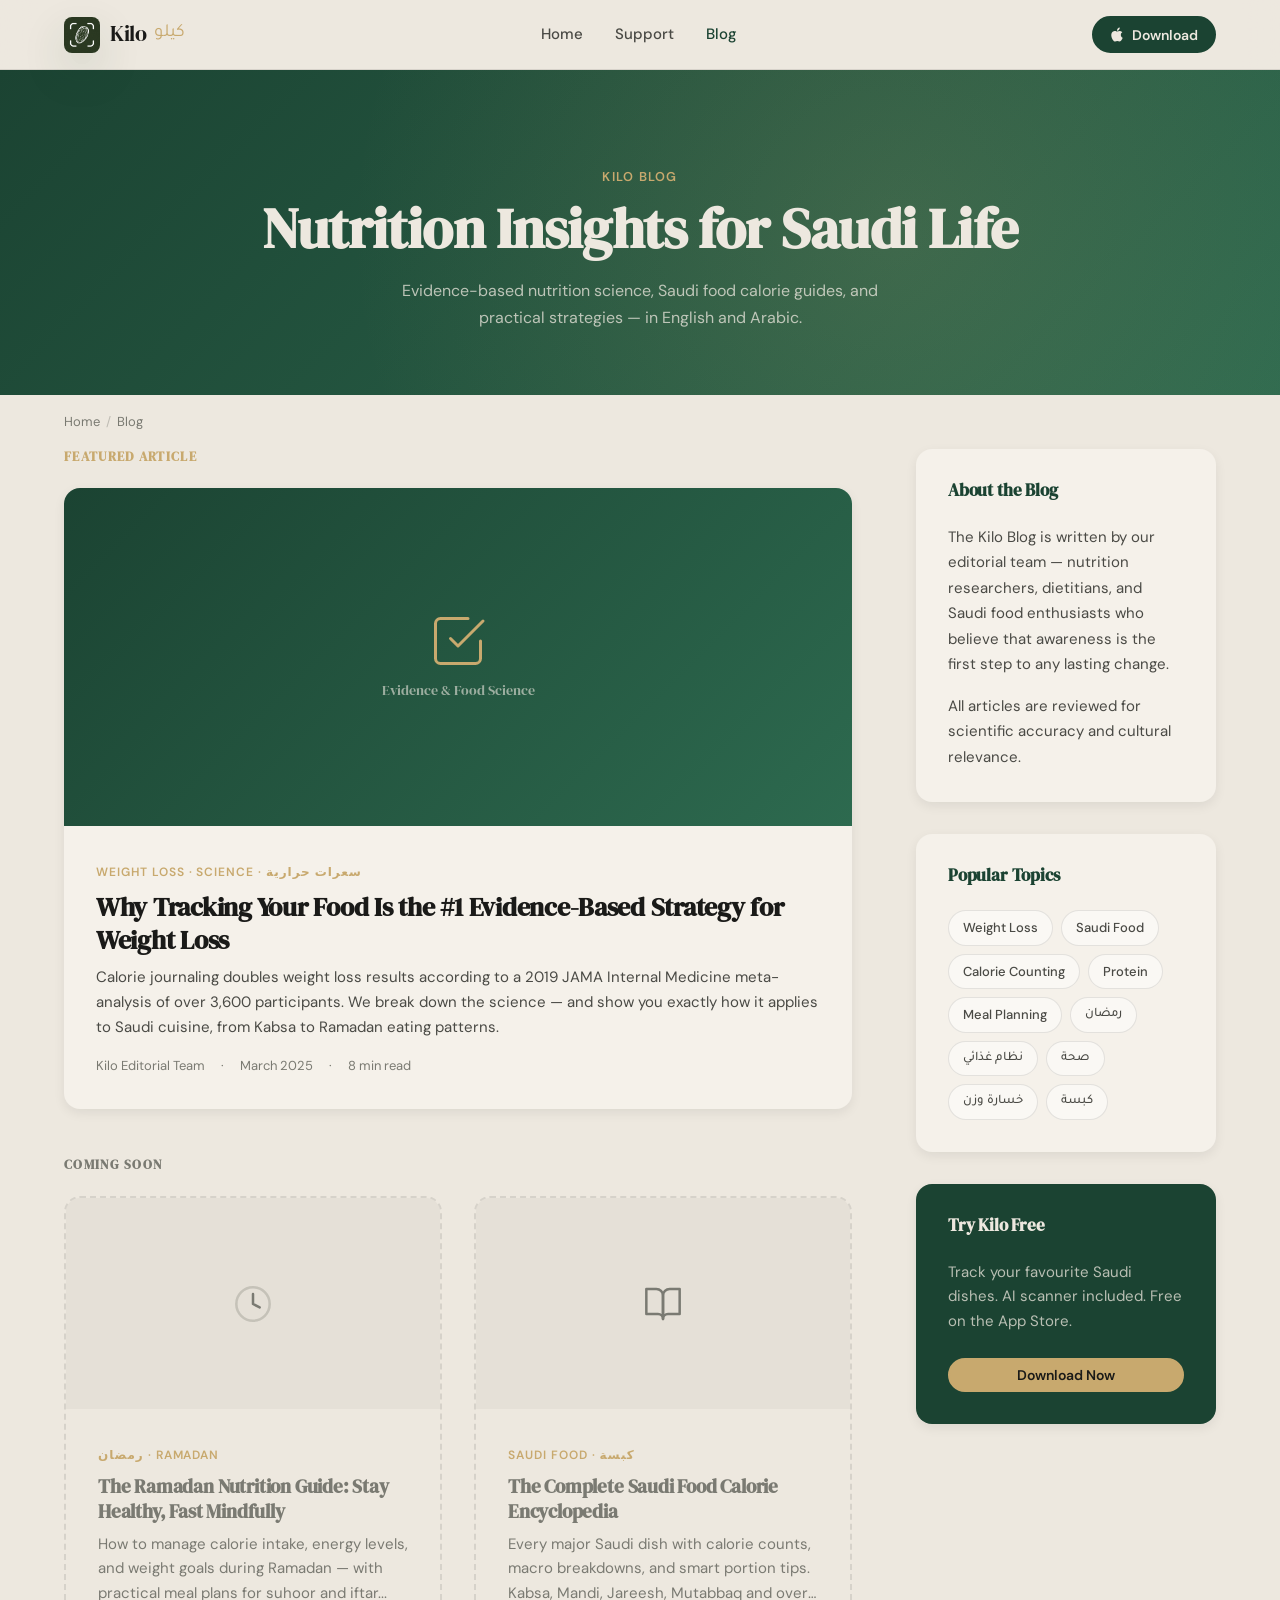
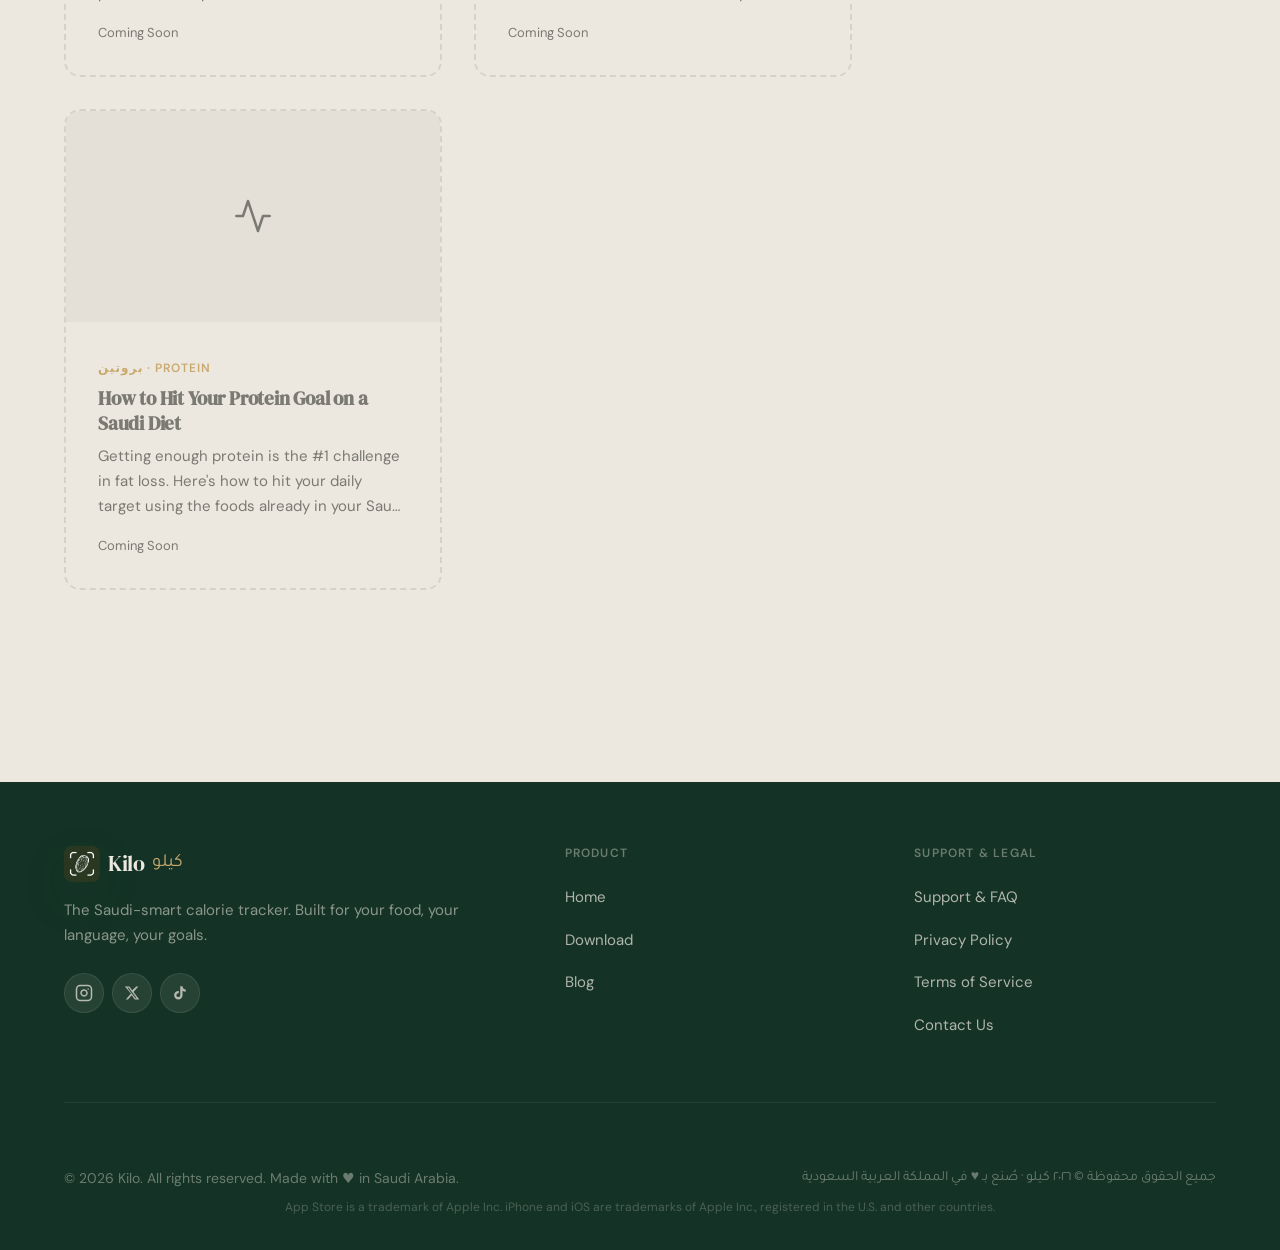
==== commit c6acf76a: "apple logo svg" ====
--- a/blog/index.html
+++ b/blog/index.html
@@ -218,16 +218,16 @@
             <svg
               width="14"
               height="17"
-              viewBox="0 0 814 1000"
+              viewBox="0 0 22.773 22.773"
               fill="currentColor"
               xmlns="http://www.w3.org/2000/svg"
               aria-hidden="true"
             >
               <path
-                d="M788.1 340.9c-5.8 4.5-108.2 62.2-108.2 190.5 0 148.4 130.3 200.9 134.2 202.2-.6 3.2-20.7 71.9-68.7 141.9-42.8 61.6-87.5 123.1-155.5 123.1s-85.5-39.5-164-39.5c-76 0-103.7 40.8-165.9 40.8s-105-57.8-155.5-127.4C46 376.7 0 246.7 0 183.5 0 69.3 33.8 28.5 77.2 28.5s72.3 26.3 168.1 26.3c90 0 113.2-26.3 185.6-26.3 63.2 0 117.8 47.5 158.8 47.5 47.5 0 95-47.5 158-47.5z"
+                d="M15.769,0c0.053,0,0.106,0,0.162,0c0.13,1.606-0.483,2.806-1.228,3.675c-0.731,0.863-1.732,1.7-3.351,1.573c-0.108-1.583,0.506-2.694,1.25-3.561C13.292,0.879,14.557,0.16,15.769,0z"
               />
               <path
-                d="M545.8 8.3C530.2 28.5 507 56.3 507 90.5c0 30 21.5 56.1 32.7 65.3 14.6 11.6 28.3 19 42.4 19 7.3 0 14-2.1 16.8-2.1.6-.6.6-1.4 0-2.1-15.2-5.1-53.1-26.5-53.1-79.6 0-44.4 28.5-80.7 38.1-90z"
+                d="M20.67,16.716c0,0.016,0,0.03,0,0.045c-0.455,1.378-1.104,2.559-1.896,3.655c-0.723,0.995-1.609,2.334-3.191,2.334c-1.367,0-2.275-0.879-3.676-0.903c-1.482-0.024-2.297,0.735-3.652,0.926c-0.155,0-0.31,0-0.462,0c-0.995-0.144-1.798-0.932-2.383-1.642c-1.725-2.098-3.058-4.808-3.306-8.276c0-0.34,0-0.679,0-1.019c0.105-2.482,1.311-4.5,2.914-5.478c0.846-0.52,2.009-0.963,3.304-0.765c0.555,0.086,1.122,0.276,1.619,0.464c0.471,0.181,1.06,0.502,1.618,0.485c0.378-0.011,0.754-0.208,1.135-0.347c1.116-0.403,2.21-0.865,3.652-0.648c1.733,0.262,2.963,1.032,3.723,2.22c-1.466,0.933-2.625,2.339-2.427,4.74C17.818,14.688,19.086,15.964,20.67,16.716z"
               />
             </svg>
             Download
@@ -259,16 +259,16 @@
             <svg
               width="18"
               height="22"
-              viewBox="0 0 814 1000"
+              viewBox="0 0 22.773 22.773"
               fill="currentColor"
               xmlns="http://www.w3.org/2000/svg"
               aria-hidden="true"
             >
               <path
-                d="M788.1 340.9c-5.8 4.5-108.2 62.2-108.2 190.5 0 148.4 130.3 200.9 134.2 202.2-.6 3.2-20.7 71.9-68.7 141.9-42.8 61.6-87.5 123.1-155.5 123.1s-85.5-39.5-164-39.5c-76 0-103.7 40.8-165.9 40.8s-105-57.8-155.5-127.4C46 376.7 0 246.7 0 183.5 0 69.3 33.8 28.5 77.2 28.5s72.3 26.3 168.1 26.3c90 0 113.2-26.3 185.6-26.3 63.2 0 117.8 47.5 158.8 47.5 47.5 0 95-47.5 158-47.5z"
+                d="M15.769,0c0.053,0,0.106,0,0.162,0c0.13,1.606-0.483,2.806-1.228,3.675c-0.731,0.863-1.732,1.7-3.351,1.573c-0.108-1.583,0.506-2.694,1.25-3.561C13.292,0.879,14.557,0.16,15.769,0z"
               />
               <path
-                d="M545.8 8.3C530.2 28.5 507 56.3 507 90.5c0 30 21.5 56.1 32.7 65.3 14.6 11.6 28.3 19 42.4 19 7.3 0 14-2.1 16.8-2.1.6-.6.6-1.4 0-2.1-15.2-5.1-53.1-26.5-53.1-79.6 0-44.4 28.5-80.7 38.1-90z"
+                d="M20.67,16.716c0,0.016,0,0.03,0,0.045c-0.455,1.378-1.104,2.559-1.896,3.655c-0.723,0.995-1.609,2.334-3.191,2.334c-1.367,0-2.275-0.879-3.676-0.903c-1.482-0.024-2.297,0.735-3.652,0.926c-0.155,0-0.31,0-0.462,0c-0.995-0.144-1.798-0.932-2.383-1.642c-1.725-2.098-3.058-4.808-3.306-8.276c0-0.34,0-0.679,0-1.019c0.105-2.482,1.311-4.5,2.914-5.478c0.846-0.52,2.009-0.963,3.304-0.765c0.555,0.086,1.122,0.276,1.619,0.464c0.471,0.181,1.06,0.502,1.618,0.485c0.378-0.011,0.754-0.208,1.135-0.347c1.116-0.403,2.21-0.865,3.652-0.648c1.733,0.262,2.963,1.032,3.723,2.22c-1.466,0.933-2.625,2.339-2.427,4.74C17.818,14.688,19.086,15.964,20.67,16.716z"
               />
             </svg>
             Download on the App Store
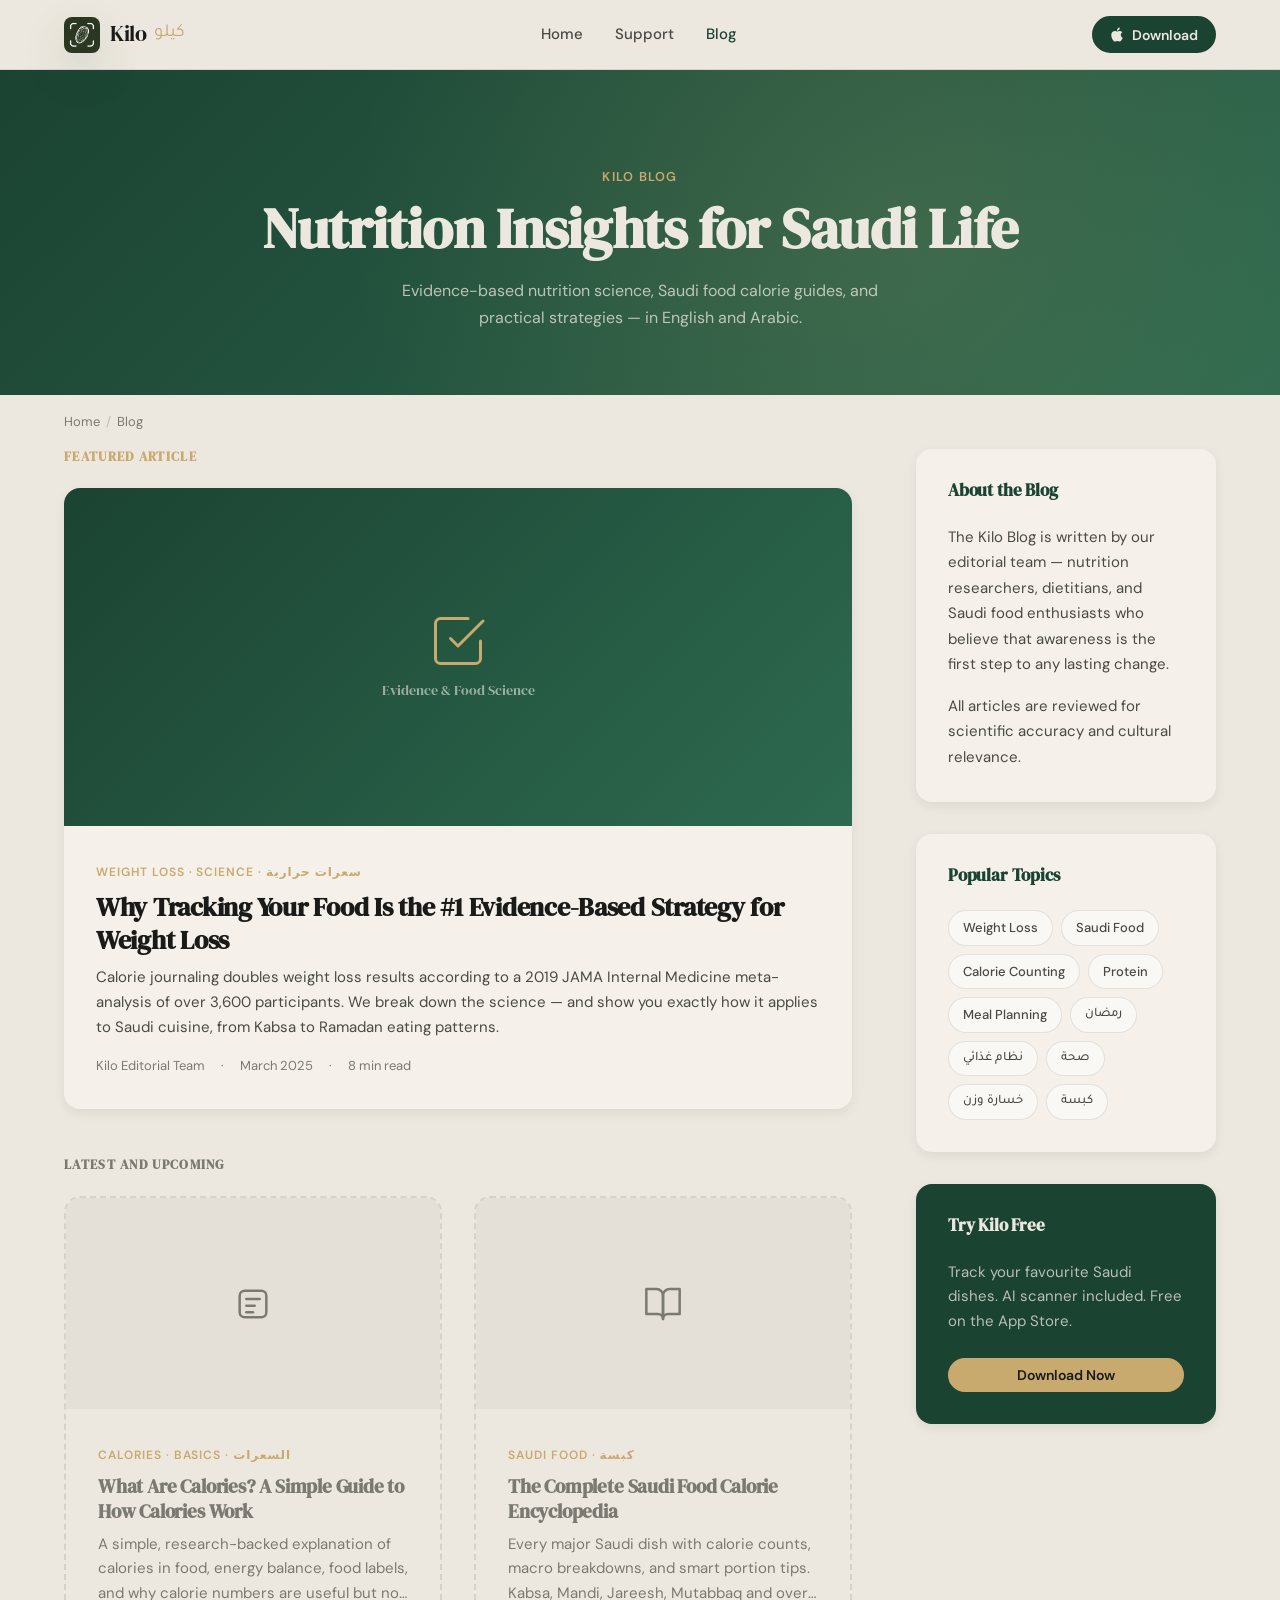
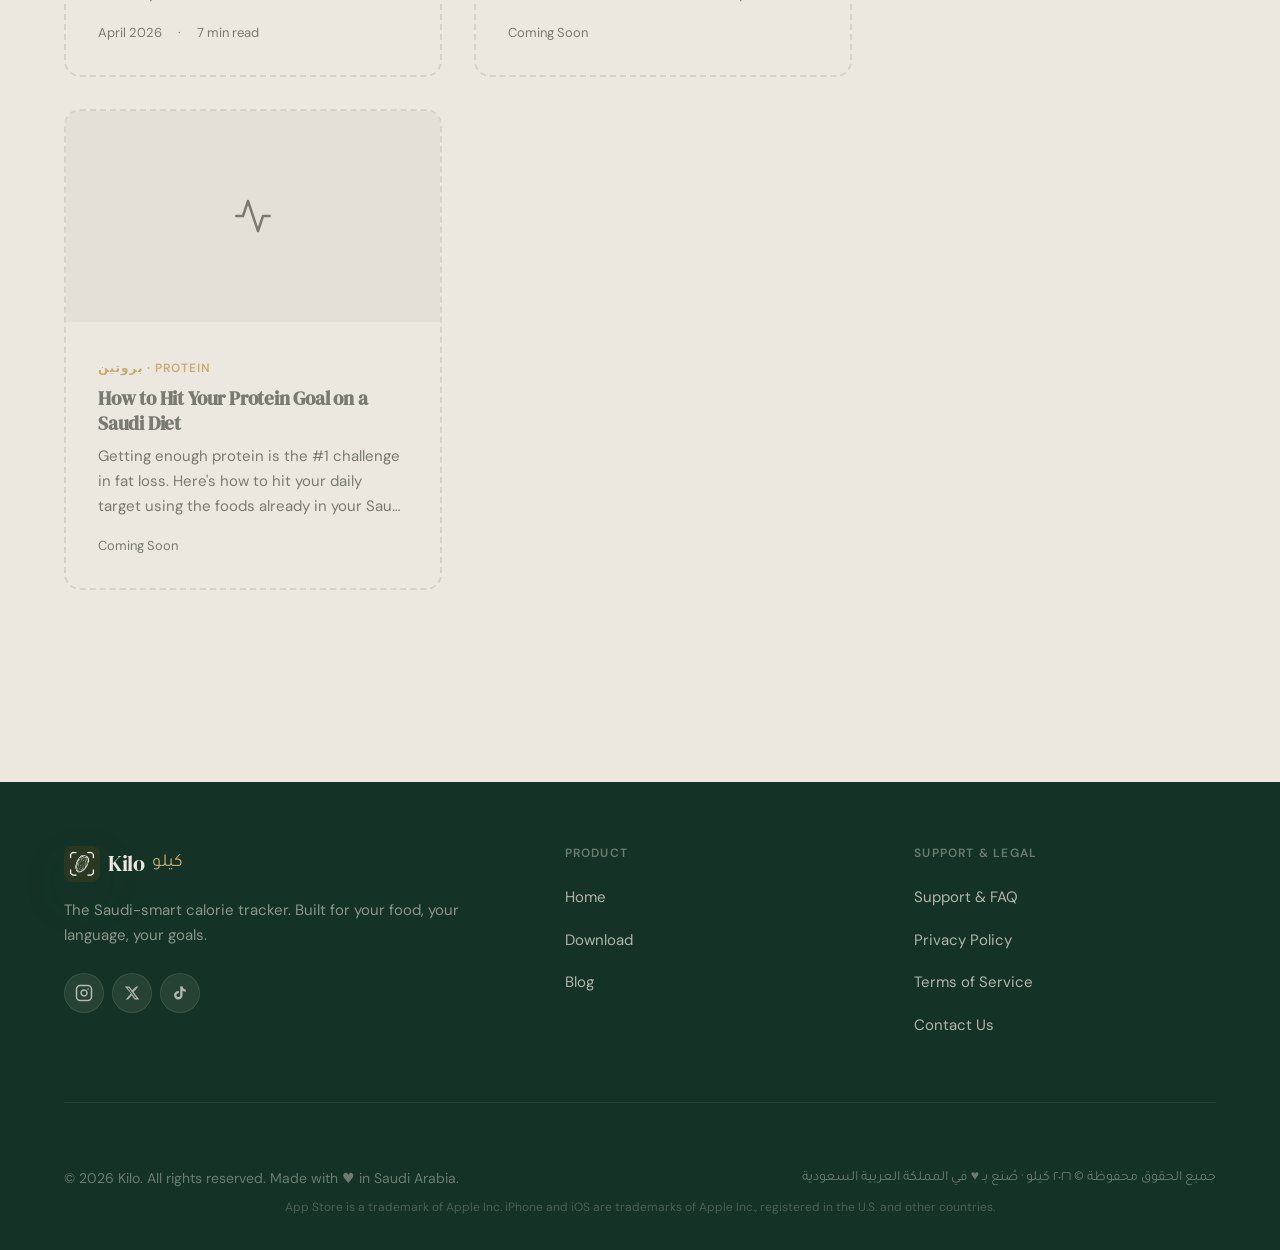
==== commit 91000f6a: "terms added" ====
--- a/blog/index.html
+++ b/blog/index.html
@@ -162,6 +162,22 @@
           "url": "https://kiloapp.sa"
         },
         "blogPost": [
+          {
+            "@type": "BlogPosting",
+            "headline": "What Are Calories? A Simple Guide to How Calories Work",
+            "url": "https://kiloapp.sa/blog/what-are-calories",
+            "datePublished": "2026-04-11",
+            "author": {
+              "@type": "Organization",
+              "name": "Kilo Editorial Team"
+            },
+            "keywords": [
+              "what are calories",
+              "calories in food",
+              "nutrition basics",
+              "weight loss"
+            ]
+          },
           {
             "@type": "BlogPosting",
             "headline": "Why Tracking Your Food Is the #1 Evidence-Based Strategy for Weight Loss",
@@ -387,7 +403,7 @@
                 </div>
               </a>
 
-              <!-- Coming soon grid -->
+              <!-- Latest and upcoming grid -->
               <h2
                 style="
                   font-size: 0.8125rem;
@@ -398,7 +414,7 @@
                   margin-bottom: var(--space-lg);
                 "
               >
-                Coming Soon
+                Latest and Upcoming
               </h2>
 
               <div
@@ -408,9 +424,9 @@
                 "
               >
                 <a
-                  href="#"
+                  href="what-are-calories"
                   class="blog-card blog-card--ghost"
-                  aria-label="Coming soon: Ramadan Nutrition Guide"
+                  aria-label="Read: What Are Calories? A Simple Guide to How Calories Work"
                 >
                   <div class="blog-card__image">
                     <div class="blog-card__image-inner" aria-hidden="true">
@@ -424,25 +440,28 @@
                         stroke-linecap="round"
                         stroke-linejoin="round"
                       >
-                        <path
-                          d="M12 2C6.48 2 2 6.48 2 12s4.48 10 10 10 10-4.48 10-10S17.52 2 12 2z"
-                          opacity=".3"
-                        />
-                        <path d="M12 6v6l4 2" />
+                        <rect x="4" y="4" width="16" height="16" rx="3" />
+                        <path d="M8 9h8" />
+                        <path d="M8 13h5" />
+                        <path d="M8 17h4" />
                       </svg>
                     </div>
                   </div>
                   <div class="blog-card__body">
-                    <span class="blog-card__tag">رمضان · Ramadan</span>
+                    <span class="blog-card__tag">Calories · Basics · السعرات</span>
                     <h3 class="blog-card__title">
-                      The Ramadan Nutrition Guide: Stay Healthy, Fast Mindfully
+                      What Are Calories? A Simple Guide to How Calories Work
                     </h3>
                     <p class="blog-card__excerpt">
-                      How to manage calorie intake, energy levels, and weight
-                      goals during Ramadan — with practical meal plans for
-                      suhoor and iftar...
+                      A simple, research-backed explanation of calories in food,
+                      energy balance, food labels, and why calorie numbers are
+                      useful but not perfect.
                     </p>
-                    <div class="blog-card__meta"><span>Coming Soon</span></div>
+                    <div class="blog-card__meta">
+                      <span>April 2026</span>
+                      <span>&middot;</span>
+                      <span>7 min read</span>
+                    </div>
                   </div>
                 </a>
 
@@ -616,7 +635,11 @@
               language, your goals.
             </p>
             <div class="footer__social" aria-label="Social media links">
-              <a href="#" class="social-icon" aria-label="Kilo on Instagram">
+              <a
+                href="https://www.instagram.com/kiloapp.sa/"
+                class="social-icon"
+                aria-label="Kilo on Instagram"
+              >
                 <svg
                   width="18"
                   height="18"
@@ -683,7 +706,7 @@
             <ul>
               <li><a href="/support">Support &amp; FAQ</a></li>
               <li><a href="/privacy">Privacy Policy</a></li>
-              <li><a href="#">Terms of Service</a></li>
+              <li><a href="/terms">Terms of Service</a></li>
               <li><a href="mailto:support@kiloapp.sa">Contact Us</a></li>
             </ul>
           </nav>
--- a/styles.css
+++ b/styles.css
@@ -615,6 +615,8 @@
   align-items: center;
   justify-content: center;
   margin: 0 auto var(--space-lg);
+  position: relative;
+  z-index: 1;
 }
 
 .step__title {
